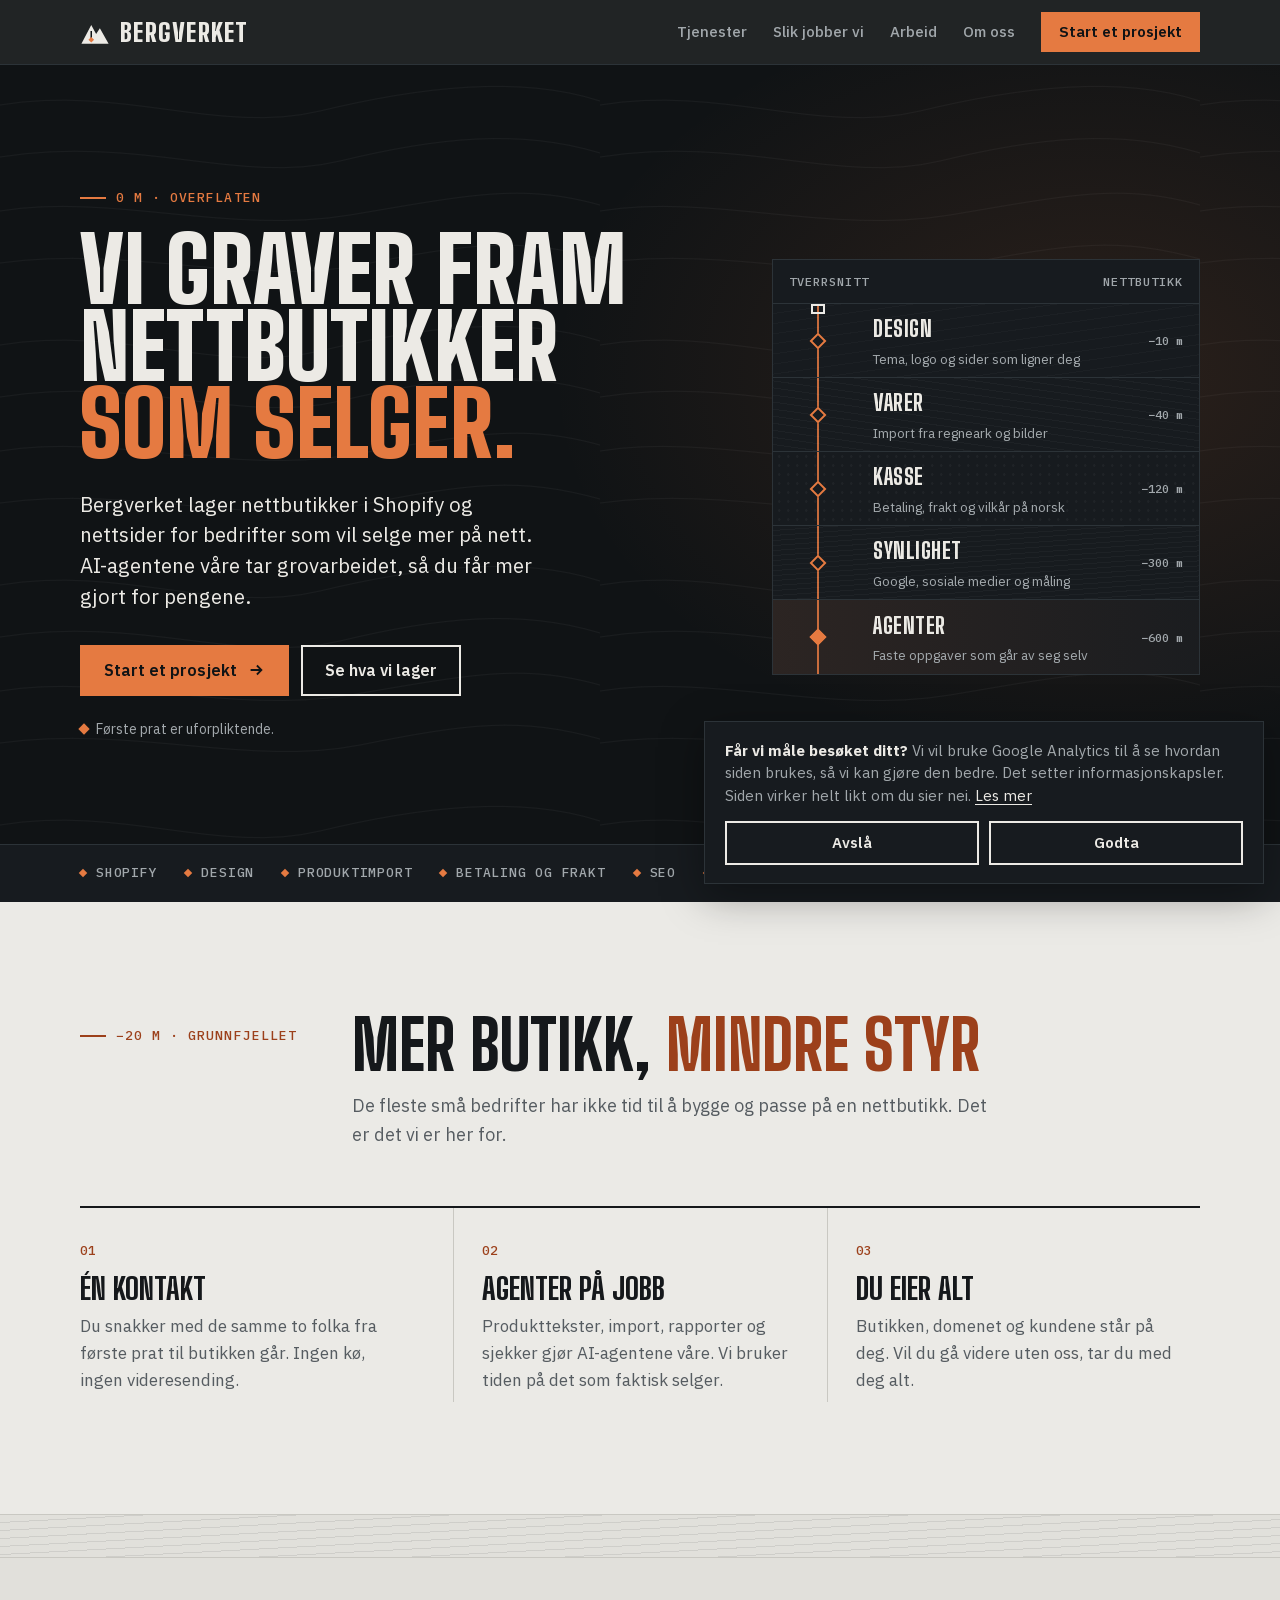
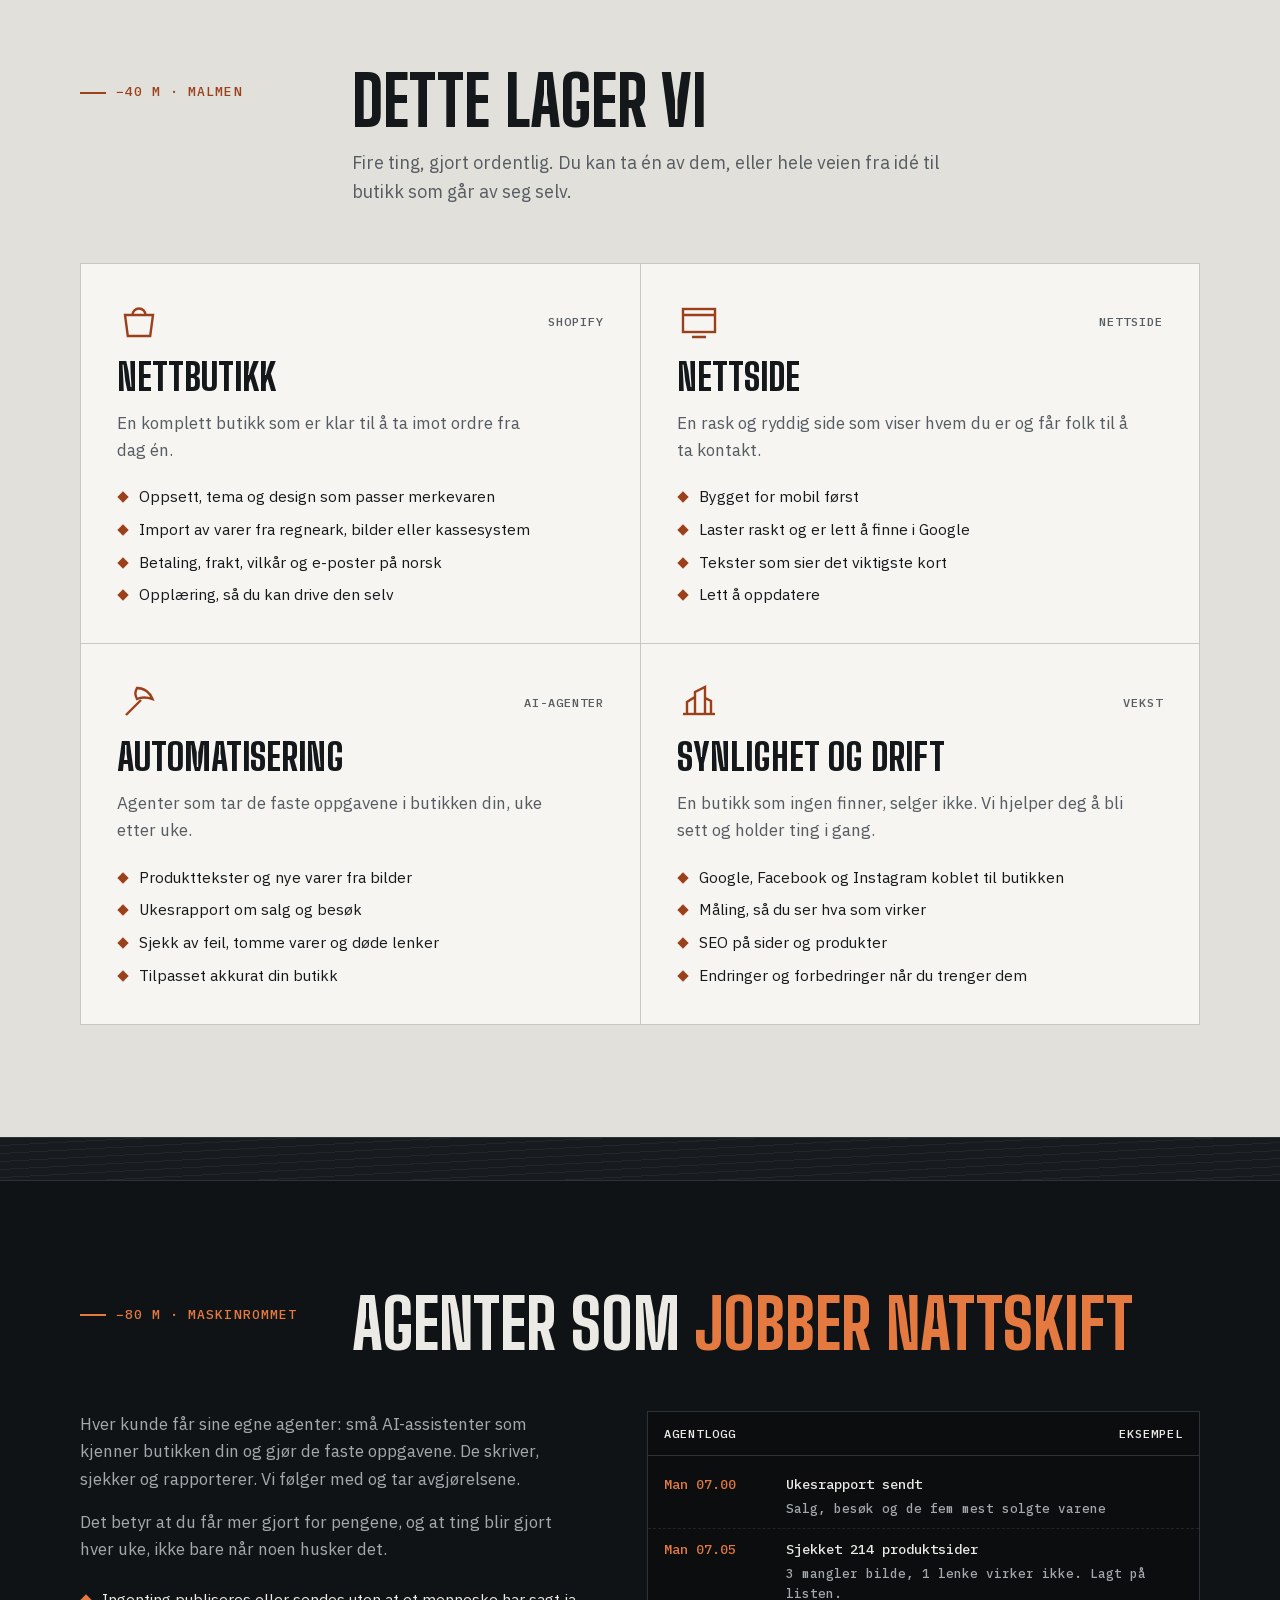
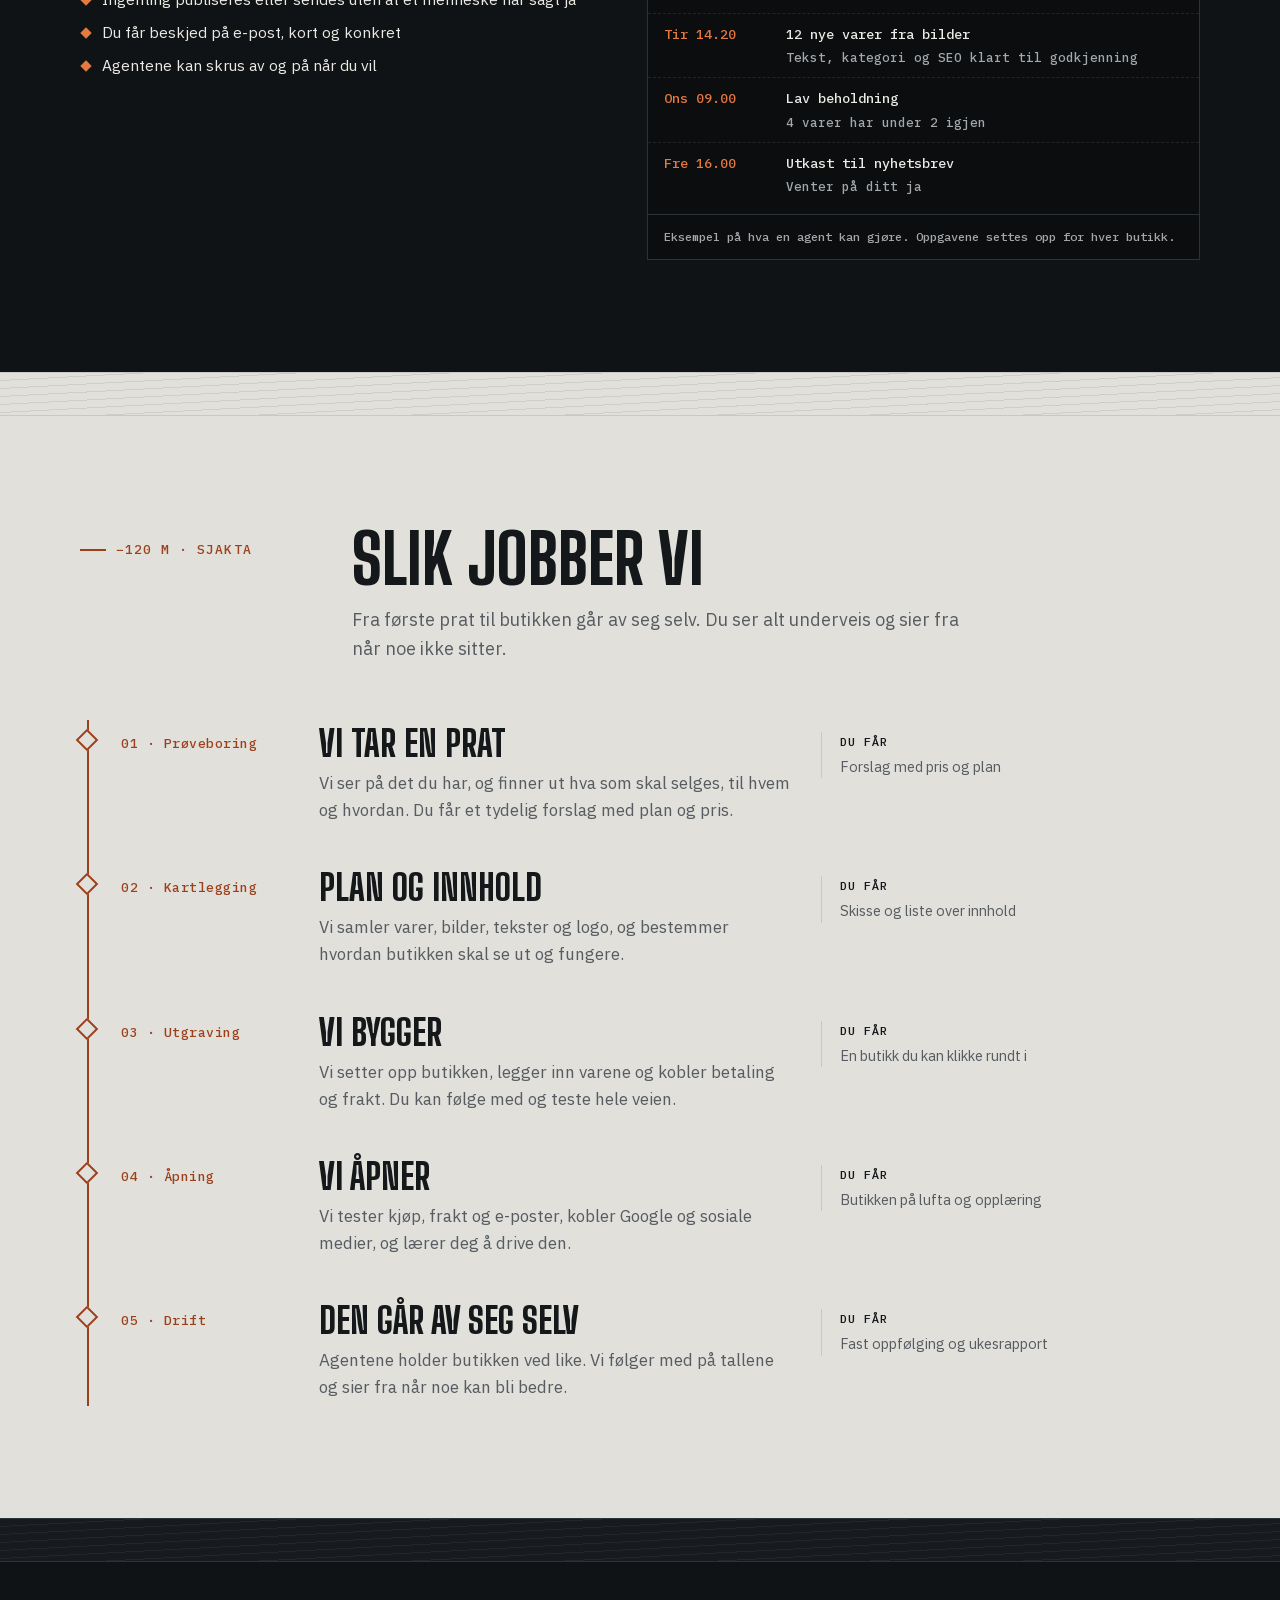
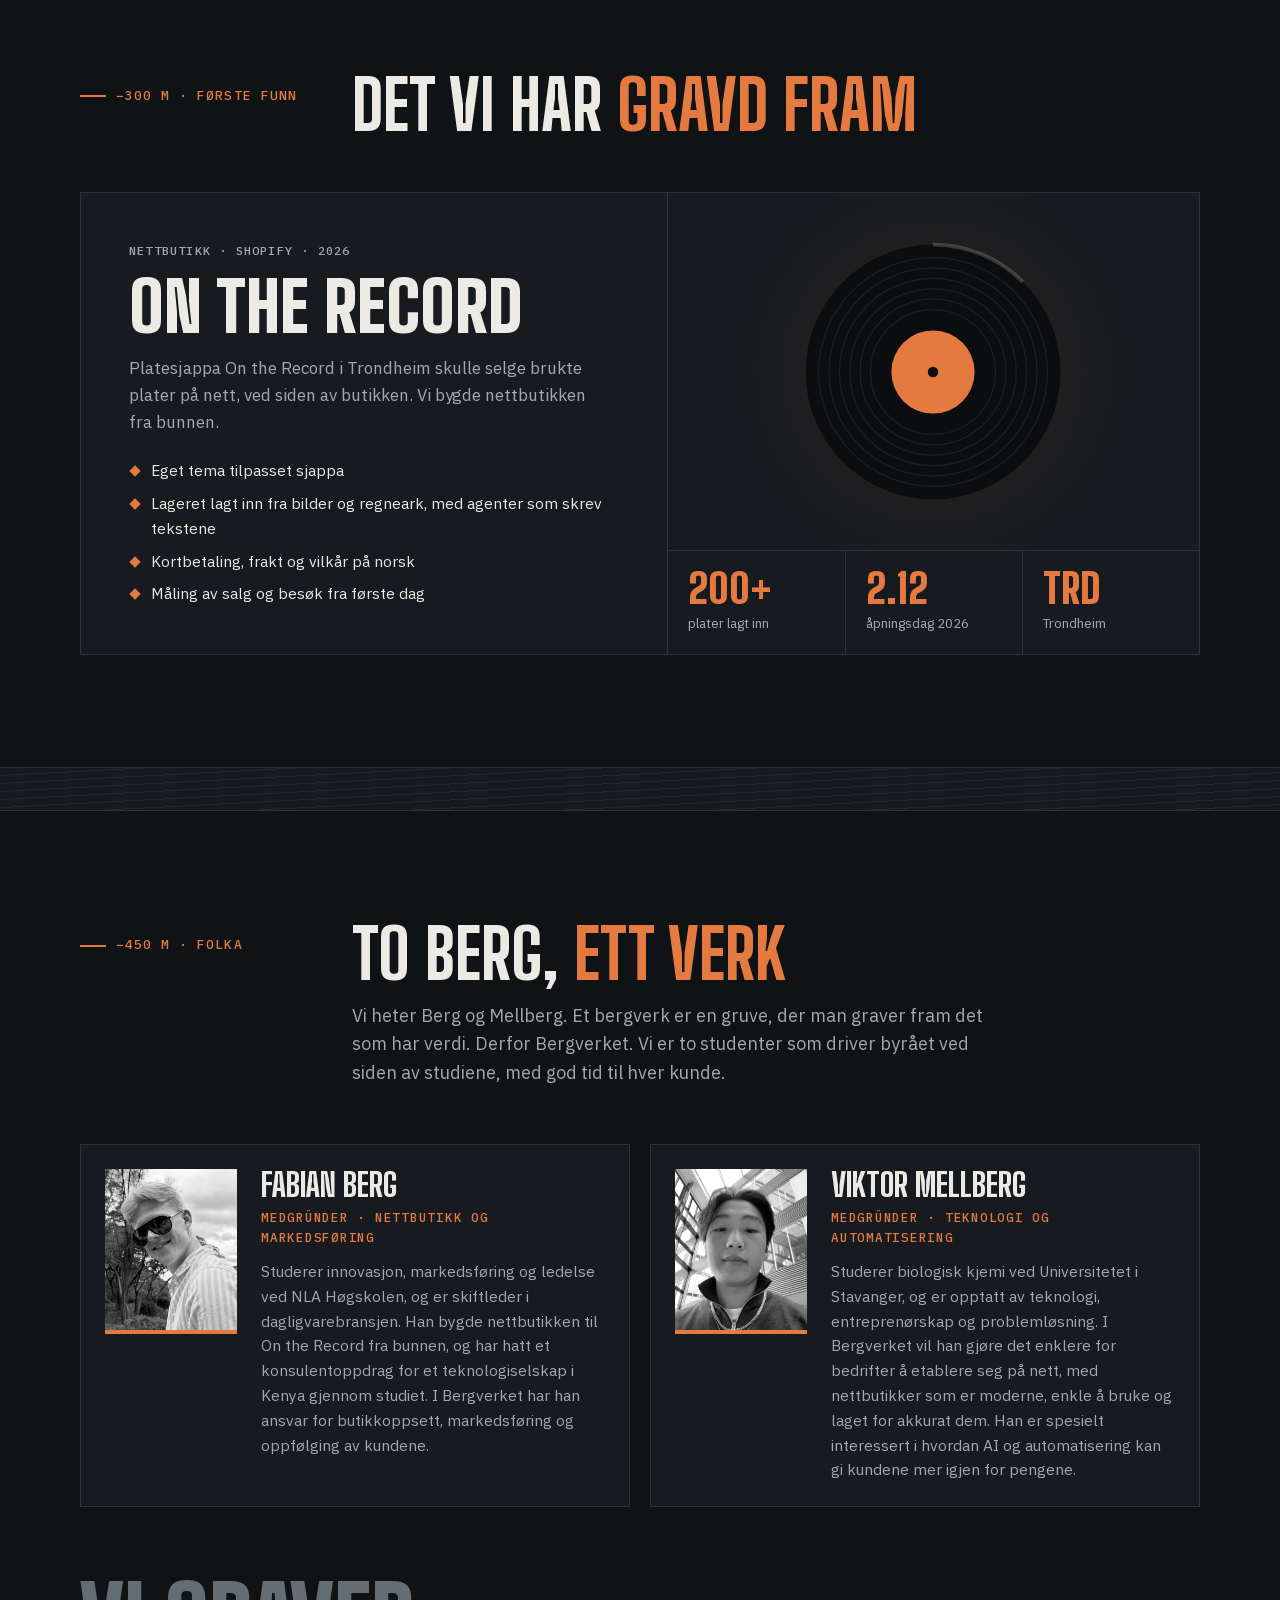
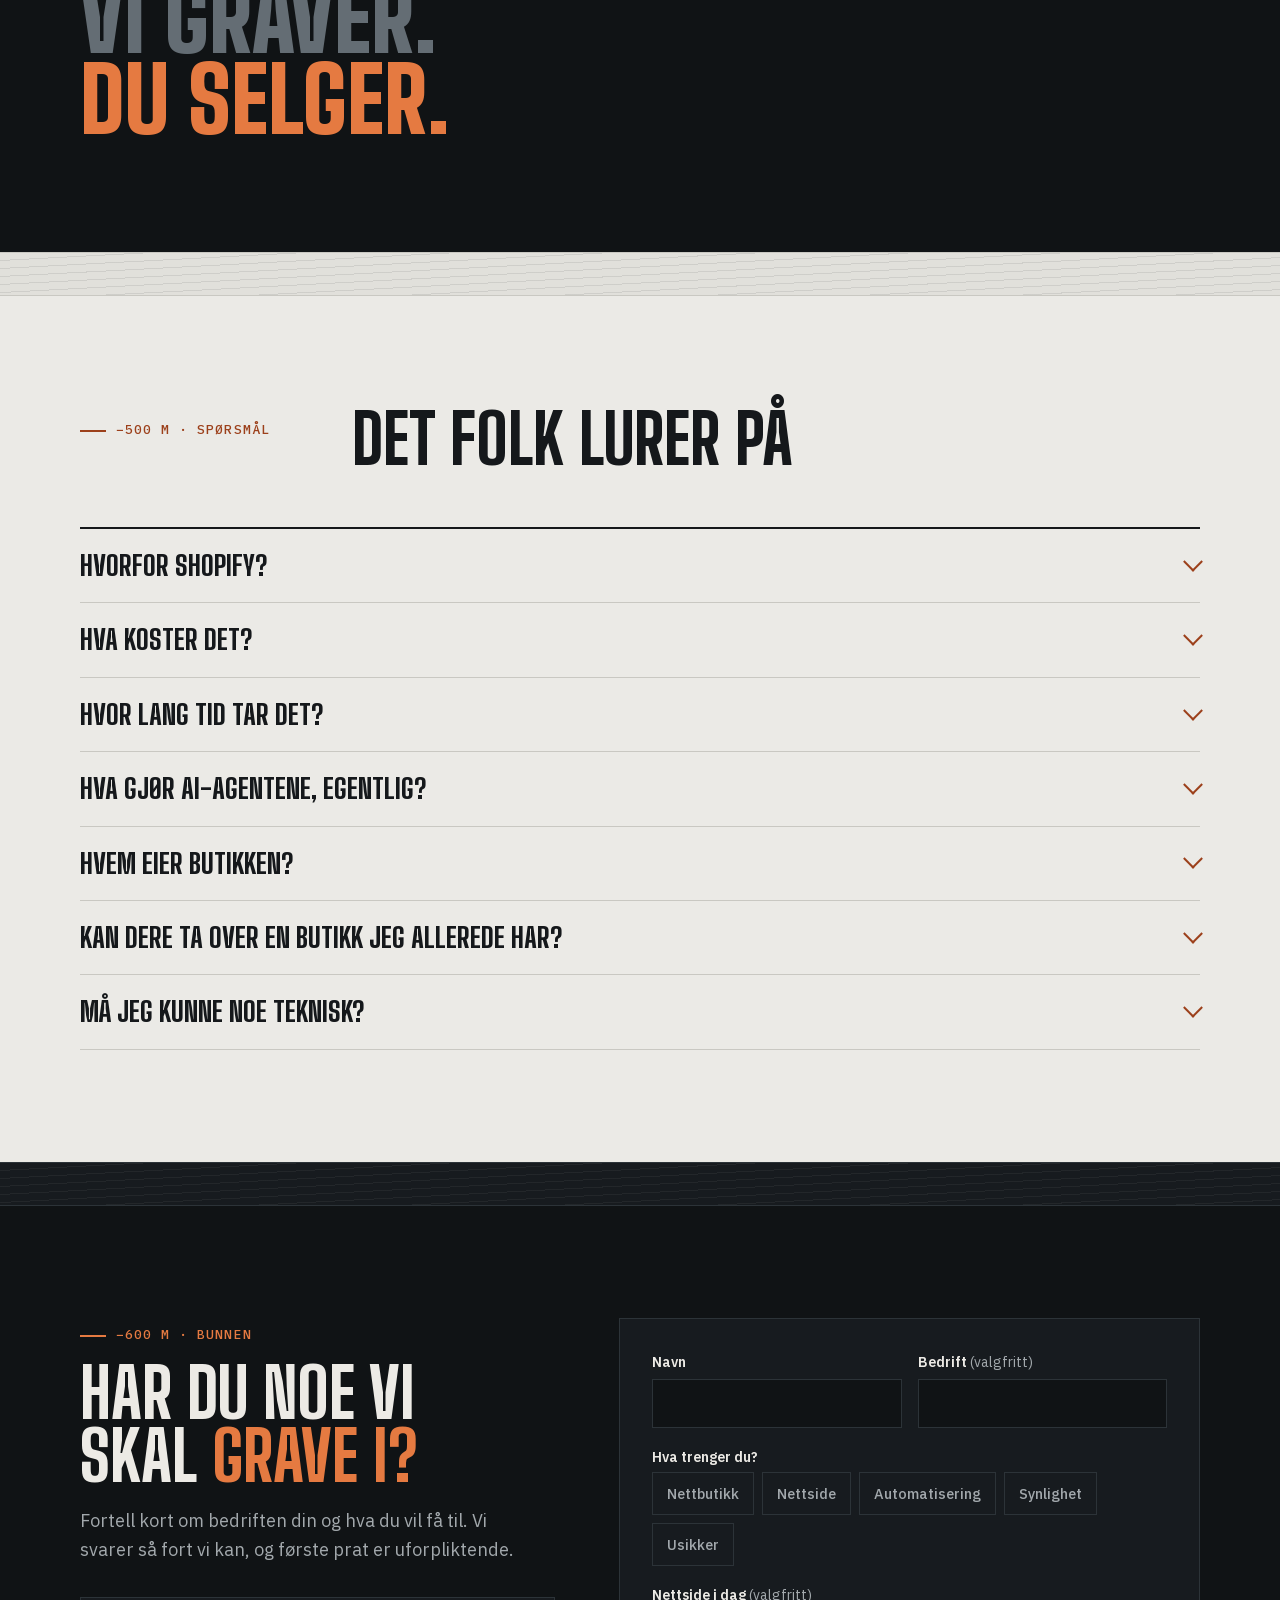
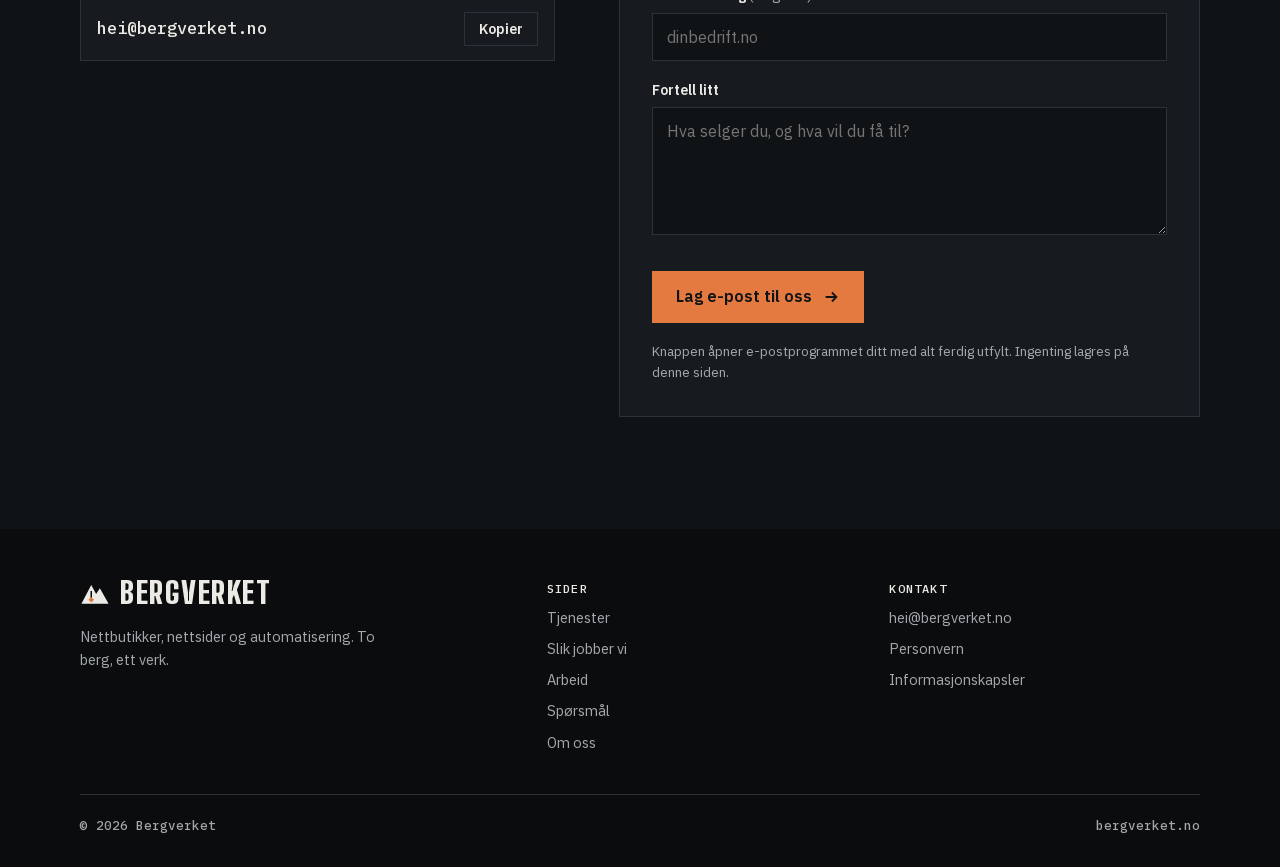
==== index.html @ ab323686 "Nettsiden: lettere å ta kontakt, mobil, FAQ og Google Analytics med samtykke (#2) * Bedre kontakt, m" ====
<!doctype html>
<html lang="nb">
<head>
<meta charset="utf-8">
<meta name="viewport" content="width=device-width, initial-scale=1, viewport-fit=cover">
<title>Bergverket · Nettbutikker og nettsider som selger</title>
<meta name="description" content="Bergverket lager nettbutikker i Shopify og nettsider for bedrifter som vil selge mer på nett. AI-agenter tar grovarbeidet, så du får mer gjort for pengene.">
<link rel="canonical" href="https://bergverket.no/">
<meta name="theme-color" content="#101315">
<meta name="color-scheme" content="light dark">
<meta property="og:type" content="website">
<meta property="og:locale" content="nb_NO">
<meta property="og:site_name" content="Bergverket">
<meta property="og:title" content="Bergverket · Vi graver fram nettbutikker som selger">
<meta property="og:description" content="Nettbutikker i Shopify, nettsider og AI-agenter som holder butikken i gang. To berg, ett verk.">
<meta property="og:url" content="https://bergverket.no/">
<meta property="og:image" content="https://bergverket.no/assets/og.jpg">
<meta property="og:image:width" content="1200">
<meta property="og:image:height" content="630">
<meta property="og:image:alt" content="Bergverket. Vi graver fram nettbutikker som selger.">
<meta name="twitter:card" content="summary_large_image">
<link rel="icon" href="favicon.svg" type="image/svg+xml">
<link rel="icon" href="favicon-32.png" sizes="32x32" type="image/png">
<link rel="apple-touch-icon" href="apple-touch-icon.png">
<link rel="manifest" href="site.webmanifest">
<link rel="preload" href="assets/fonts/big-shoulders.woff2" as="font" type="font/woff2" crossorigin>
<link rel="preload" href="assets/fonts/plex-sans.woff2" as="font" type="font/woff2" crossorigin>
<script>document.documentElement.className+=" js"</script>
<link rel="stylesheet" href="assets/site.css">
<script type="application/ld+json">
{
  "@context": "https://schema.org",
  "@type": "ProfessionalService",
  "name": "Bergverket",
  "url": "https://bergverket.no/",
  "logo": "https://bergverket.no/apple-touch-icon.png",
  "image": "https://bergverket.no/assets/og.jpg",
  "email": "hei@bergverket.no",
  "description": "Nettbutikker i Shopify, nettsider og automatisering med AI-agenter.",
  "areaServed": "NO",
  "founder": [
    { "@type": "Person", "name": "Fabian Berg" },
    { "@type": "Person", "name": "Viktor Mellberg" }
  ],
  "knowsAbout": ["Shopify", "Nettbutikk", "Nettside", "Søkemotoroptimalisering", "Automatisering", "AI-agenter"]
}
</script>
<script type="application/ld+json">
{
 "@context": "https://schema.org",
 "@type": "FAQPage",
 "mainEntity": [
  {
   "@type": "Question",
   "name": "Hvorfor Shopify?",
   "acceptedAnswer": {
    "@type": "Answer",
    "text": "Shopify tar seg av drift, sikkerhet og betaling, så du slipper å tenke på servere og oppdateringer. Det er enkelt å bruke selv, og det fungerer godt med norske betalings- og fraktløsninger."
   }
  },
  {
   "@type": "Question",
   "name": "Hva koster det?",
   "acceptedAnswer": {
    "@type": "Answer",
    "text": "Det kommer an på hva du trenger. Etter første prat får du et forslag med pris og plan, og vi starter ikke før du har sagt ja. Shopify, apper og domene betaler du selv, direkte til dem, så du ser hva alt koster."
   }
  },
  {
   "@type": "Question",
   "name": "Hvor lang tid tar det?",
   "acceptedAnswer": {
    "@type": "Answer",
    "text": "Det kommer an på hvor mange varer du har og hvor klart innholdet er. Du får en tidsplan sammen med tilbudet etter første prat."
   }
  },
  {
   "@type": "Question",
   "name": "Hva gjør AI-agentene, egentlig?",
   "acceptedAnswer": {
    "@type": "Answer",
    "text": "De gjør faste oppgaver som ellers tar mye tid: skriver produkttekster, legger inn varer, sjekker butikken for feil og lager rapporter. Et menneske ser over før noe blir publisert eller sendt."
   }
  },
  {
   "@type": "Question",
   "name": "Hvem eier butikken?",
   "acceptedAnswer": {
    "@type": "Answer",
    "text": "Du. Butikken, domenet og alle kontoer står i ditt navn. Vi får tilgang som medarbeidere, og du kan ta den fra oss når du vil."
   }
  },
  {
   "@type": "Question",
   "name": "Kan dere ta over en butikk jeg allerede har?",
   "acceptedAnswer": {
    "@type": "Answer",
    "text": "Ja. Vi kan forbedre en Shopify-butikk du har fra før, eller flytte varene dine over fra en annen løsning."
   }
  },
  {
   "@type": "Question",
   "name": "Må jeg kunne noe teknisk?",
   "acceptedAnswer": {
    "@type": "Answer",
    "text": "Nei. Du får opplæring i det du trenger for å drive butikken selv, og vi er der hvis noe er uklart."
   }
  }
 ]
}
</script>
</head>
<body>
<a class="skip" href="#innhold">Hopp til innholdet</a>

<header class="top">
  <div class="wrap">
    <a class="mark" href="#top" aria-label="Bergverket, til toppen">
      <svg viewBox="0 0 32 32" aria-hidden="true"><path d="M1.5 28.5 12 8.5l5.2 9.6 4-6.1 9.3 16.5Z" fill="currentColor"/><path d="M11.2 15h1.6v8.6h-1.6Z" fill="#101315"/><path d="m12 21.3 3 3-3 3-3-3Z" fill="#e57a41"/></svg>
      Bergverket
    </a>
    <a class="btn btn--ore top-cta" href="#kontakt">Kontakt</a>
    <button class="menu-btn" type="button" aria-expanded="false" aria-controls="meny"><span aria-hidden="true"></span>Meny</button>
    <nav class="nav" id="meny" aria-label="Hovedmeny">
      <a href="#tjenester">Tjenester</a>
      <a href="#slik">Slik jobber vi</a>
      <a href="#arbeid" data-needs="arbeid">Arbeid</a>
      <a href="#oss">Om oss</a>
      <a class="btn btn--ore" href="#kontakt">Start et prosjekt</a>
    </nav>
  </div>
</header>

<div class="gauge" aria-hidden="true">
  <span class="gauge__read" id="gaugeRead">0 m</span>
  <span class="gauge__rail" id="gaugeRail"></span>
  <span class="gauge__read" id="gaugeName">Overflaten</span>
</div>

<main id="innhold">

  <!-- 0 m · Overflaten -->
  <section class="hero dark" id="top" data-depth="0" data-name="Overflaten">
    <div class="wrap">
      <div>
        <div class="depth">0 m · Overflaten</div>
        <h1>Vi graver fram nett&shy;butikker <em>som selger.</em></h1>
        <p class="lead">Bergverket lager nettbutikker i Shopify og nettsider for bedrifter som vil selge mer på nett. AI-agentene våre tar grovarbeidet, så du får mer gjort for pengene.</p>
        <div class="ctas">
          <a class="btn btn--ore" href="#kontakt">Start et prosjekt
            <svg viewBox="0 0 20 20" fill="none" stroke="currentColor" stroke-width="2" aria-hidden="true"><path d="M4 10h11M11 5l5 5-5 5"/></svg></a>
          <a class="btn btn--ghost" href="#tjenester">Se hva vi lager</a>
        </div>
        <p class="note">Første prat er uforpliktende.</p>
      </div>

      <figure class="section-cut" aria-label="Tverrsnitt: det vi bygger, lag for lag">
        <figcaption class="section-cut__head"><span>Tverrsnitt</span><span>Nettbutikk</span></figcaption>
        <div class="cut-wrap">
        <ol class="cut">
          <li><b>Design<small>Tema, logo og sider som ligner deg</small></b><i>−10 m</i></li>
          <li><b>Varer<small>Import fra regneark og bilder</small></b><i>−40 m</i></li>
          <li><b>Kasse<small>Betaling, frakt og vilkår på norsk</small></b><i>−120 m</i></li>
          <li><b>Synlighet<small>Google, sosiale medier og måling</small></b><i>−300 m</i></li>
          <li><b>Agenter<small>Faste oppgaver som går av seg selv</small></b><i>−600 m</i></li>
        </ol>
        <span class="cage" aria-hidden="true"></span>
        </div>
      </figure>
    </div>
  </section>
  <div class="core dark" aria-label="Dette er med">
    <div class="wrap">
      <ul>
        <li>Shopify</li><li>Design</li><li>Produktimport</li><li>Betaling og frakt</li><li>SEO</li><li>Måling</li><li>Agenter</li><li>Drift</li>
      </ul>
    </div>
  </div>

  <!-- −20 m · Hvorfor -->
  <section class="layer light" id="hvorfor" data-depth="20" data-name="Grunnfjellet">
    <div class="wrap">
      <div class="layer-head">
        <div class="depth">−20 m · Grunnfjellet</div>
        <div>
          <h2>Mer butikk, <em>mindre styr</em></h2>
          <p>De fleste små bedrifter har ikke tid til å bygge og passe på en nettbutikk. Det er det vi er her for.</p>
        </div>
      </div>
      <div class="why reveal">
        <div>
          <span class="n">01</span>
          <h3>Én kontakt</h3>
          <p>Du snakker med de samme to folka fra første prat til butikken går. Ingen kø, ingen videresending.</p>
        </div>
        <div>
          <span class="n">02</span>
          <h3>Agenter på jobb</h3>
          <p>Produkttekster, import, rapporter og sjekker gjør AI-agentene våre. Vi bruker tiden på det som faktisk selger.</p>
        </div>
        <div>
          <span class="n">03</span>
          <h3>Du eier alt</h3>
          <p>Butikken, domenet og kundene står på deg. Vil du gå videre uten oss, tar du med deg alt.</p>
        </div>
      </div>
    </div>
  </section>

  <div class="strata" aria-hidden="true"></div>

  <!-- −40 m · Tjenester -->
  <section class="layer light-2" id="tjenester" data-depth="40" data-name="Malmen">
    <div class="wrap">
      <div class="layer-head">
        <div class="depth">−40 m · Malmen</div>
        <div>
          <h2>Dette lager vi</h2>
          <p>Fire ting, gjort ordentlig. Du kan ta én av dem, eller hele veien fra idé til butikk som går av seg selv.</p>
        </div>
      </div>
      <div class="services reveal">
        <article class="svc">
          <div class="svc__top">
            <svg class="ico" viewBox="0 0 44 44" fill="none" stroke="currentColor" stroke-width="2.4" aria-hidden="true"><path d="M8 15h28l-2.8 21H10.8Z"/><path d="M15.5 15a6.5 6.5 0 0 1 13 0"/></svg>
            <span class="tag">Shopify</span>
          </div>
          <h3>Nettbutikk</h3>
          <p>En komplett butikk som er klar til å ta imot ordre fra dag én.</p>
          <ul class="ticks">
            <li>Oppsett, tema og design som passer merkevaren</li>
            <li>Import av varer fra regneark, bilder eller kassesystem</li>
            <li>Betaling, frakt, vilkår og e-poster på norsk</li>
            <li>Opplæring, så du kan drive den selv</li>
          </ul>
        </article>
        <article class="svc">
          <div class="svc__top">
            <svg class="ico" viewBox="0 0 44 44" fill="none" stroke="currentColor" stroke-width="2.4" aria-hidden="true"><rect x="6" y="9" width="32" height="23"/><path d="M6 15h32M15 37h14"/></svg>
            <span class="tag">Nettside</span>
          </div>
          <h3>Nettside</h3>
          <p>En rask og ryddig side som viser hvem du er og får folk til å ta kontakt.</p>
          <ul class="ticks">
            <li>Bygget for mobil først</li>
            <li>Laster raskt og er lett å finne i Google</li>
            <li>Tekster som sier det viktigste kort</li>
            <li>Lett å oppdatere</li>
          </ul>
        </article>
        <article class="svc">
          <div class="svc__top">
            <svg class="ico" viewBox="0 0 44 44" fill="none" stroke="currentColor" stroke-width="2.4" aria-hidden="true"><path d="M9 35 24 20"/><path d="M20 8c7 0 13 4.5 15.5 11-6.5-2.2-11-2.2-15.5 0-2.2-4.4-2.2-6.6 0-11Z"/></svg>
            <span class="tag">AI-agenter</span>
          </div>
          <h3>Automatisering</h3>
          <p>Agenter som tar de faste oppgavene i butikken din, uke etter uke.</p>
          <ul class="ticks">
            <li>Produkttekster og nye varer fra bilder</li>
            <li>Ukesrapport om salg og besøk</li>
            <li>Sjekk av feil, tomme varer og døde lenker</li>
            <li>Tilpasset akkurat din butikk</li>
          </ul>
        </article>
        <article class="svc">
          <div class="svc__top">
            <svg class="ico" viewBox="0 0 44 44" fill="none" stroke="currentColor" stroke-width="2.4" aria-hidden="true"><path d="M6 34h32"/><path d="M10 34V22l8-5v17M18 34V12l10-5v27M28 34V18l6 3v13"/></svg>
            <span class="tag">Vekst</span>
          </div>
          <h3>Synlighet og drift</h3>
          <p>En butikk som ingen finner, selger ikke. Vi hjelper deg å bli sett og holder ting i gang.</p>
          <ul class="ticks">
            <li>Google, Facebook og Instagram koblet til butikken</li>
            <li>Måling, så du ser hva som virker</li>
            <li>SEO på sider og produkter</li>
            <li>Endringer og forbedringer når du trenger dem</li>
          </ul>
        </article>
      </div>
    </div>
  </section>

  <div class="strata strata--rock" aria-hidden="true"></div>

  <!-- −80 m · Agentene -->
  <section class="layer dark" id="agenter" data-depth="80" data-name="Maskinrommet">
    <div class="wrap">
      <div class="layer-head">
        <div class="depth">−80 m · Maskinrommet</div>
        <div>
          <h2>Agenter som <em>jobber nattskift</em></h2>
        </div>
      </div>
      <div class="agents">
        <div class="copy reveal">
          <p>Hver kunde får sine egne agenter: små AI-assistenter som kjenner butikken din og gjør de faste oppgavene. De skriver, sjekker og rapporterer. Vi følger med og tar avgjørelsene.</p>
          <p>Det betyr at du får mer gjort for pengene, og at ting blir gjort hver uke, ikke bare når noen husker det.</p>
          <ul class="ticks">
            <li>Ingenting publiseres eller sendes uten at et menneske har sagt ja</li>
            <li>Du får beskjed på e-post, kort og konkret</li>
            <li>Agentene kan skrus av og på når du vil</li>
          </ul>
        </div>
        <div class="log reveal" role="group" aria-label="Eksempel på en uke med agenter">
          <div class="log__bar"><span>Agentlogg</span><span>Eksempel</span></div>
          <ol>
            <li><time>Man 07.00</time><span>Ukesrapport sendt<em>Salg, besøk og de fem mest solgte varene</em></span></li>
            <li><time>Man 07.05</time><span>Sjekket 214 produktsider<em>3 mangler bilde, 1 lenke virker ikke. Lagt på listen.</em></span></li>
            <li><time>Tir 14.20</time><span>12 nye varer fra bilder<em>Tekst, kategori og SEO klart til godkjenning</em></span></li>
            <li><time>Ons 09.00</time><span>Lav beholdning<em>4 varer har under 2 igjen</em></span></li>
            <li><time>Fre 16.00</time><span>Utkast til nyhetsbrev<em>Venter på ditt ja</em></span></li>
          </ol>
          <div class="log__foot">Eksempel på hva en agent kan gjøre. Oppgavene settes opp for hver butikk.</div>
        </div>
      </div>
    </div>
  </section>

  <div class="strata" aria-hidden="true"></div>

  <!-- −120 m · Prosess -->
  <section class="layer light-2" id="slik" data-depth="120" data-name="Sjakta">
    <div class="wrap">
      <div class="layer-head">
        <div class="depth">−120 m · Sjakta</div>
        <div>
          <h2>Slik jobber vi</h2>
          <p>Fra første prat til butikken går av seg selv. Du ser alt underveis og sier fra når noe ikke sitter.</p>
        </div>
      </div>
      <ol class="shaft reveal">
        <li class="step">
          <div class="m">01 · Prøveboring</div>
          <div><h3>Vi tar en prat</h3><p>Vi ser på det du har, og finner ut hva som skal selges, til hvem og hvordan. Du får et tydelig forslag med plan og pris.</p></div>
          <div class="out"><b>Du får</b>Forslag med pris og plan</div>
        </li>
        <li class="step">
          <div class="m">02 · Kartlegging</div>
          <div><h3>Plan og innhold</h3><p>Vi samler varer, bilder, tekster og logo, og bestemmer hvordan butikken skal se ut og fungere.</p></div>
          <div class="out"><b>Du får</b>Skisse og liste over innhold</div>
        </li>
        <li class="step">
          <div class="m">03 · Utgraving</div>
          <div><h3>Vi bygger</h3><p>Vi setter opp butikken, legger inn varene og kobler betaling og frakt. Du kan følge med og teste hele veien.</p></div>
          <div class="out"><b>Du får</b>En butikk du kan klikke rundt i</div>
        </li>
        <li class="step">
          <div class="m">04 · Åpning</div>
          <div><h3>Vi åpner</h3><p>Vi tester kjøp, frakt og e-poster, kobler Google og sosiale medier, og lærer deg å drive den.</p></div>
          <div class="out"><b>Du får</b>Butikken på lufta og opplæring</div>
        </li>
        <li class="step">
          <div class="m">05 · Drift</div>
          <div><h3>Den går av seg selv</h3><p>Agentene holder butikken ved like. Vi følger med på tallene og sier fra når noe kan bli bedre.</p></div>
          <div class="out"><b>Du får</b>Fast oppfølging og ukesrapport</div>
        </li>
      </ol>
    </div>
  </section>

  <!-- CASE: On the Record. Trond sa ja 25.11.2026.
       Fjern alt fra CASE-START til CASE-SLUTT for å ta den bort. Menylenken «Arbeid» skjules da av seg selv. -->
  <!-- CASE-START -->
  <div class="strata strata--rock" aria-hidden="true"></div>
  <section class="layer dark" id="arbeid" data-depth="300" data-name="Første funn">
    <div class="wrap">
      <div class="layer-head">
        <div class="depth">−300 m · Første funn</div>
        <div>
          <h2>Det vi har <em>gravd fram</em></h2>
        </div>
      </div>
      <article class="case reveal">
        <div class="case__body">
          <span class="tag">Nettbutikk · Shopify · 2026</span>
          <h3>On the Record</h3>
          <p>Platesjappa On the Record i Trondheim skulle selge brukte plater på nett, ved siden av butikken. Vi bygde nettbutikken fra bunnen.</p>
          <ul class="ticks">
            <li>Eget tema tilpasset sjappa</li>
            <li>Lageret lagt inn fra bilder og regneark, med agenter som skrev tekstene</li>
            <li>Kortbetaling, frakt og vilkår på norsk</li>
            <li>Måling av salg og besøk fra første dag</li>
          </ul>
        </div>
        <div class="case__side">
          <div class="record" aria-hidden="true">
            <svg viewBox="0 0 200 200"><circle cx="100" cy="100" r="98" fill="#0b0d0f"/><g fill="none" stroke="#ffffff" stroke-opacity=".07"><circle cx="100" cy="100" r="88"/><circle cx="100" cy="100" r="80"/><circle cx="100" cy="100" r="72"/><circle cx="100" cy="100" r="64"/><circle cx="100" cy="100" r="56"/><circle cx="100" cy="100" r="48"/></g><path d="M100 2a98 98 0 0 1 69 28.6" stroke="#ffffff" stroke-opacity=".18" stroke-width="3" fill="none"/><circle cx="100" cy="100" r="32" fill="#e57a41"/><circle cx="100" cy="100" r="4" fill="#0b0d0f"/></svg>
          </div>
          <div class="facts">
            <div class="fact"><b>200+</b><span>plater lagt inn</span></div>
            <div class="fact"><b>2.12</b><span>åpningsdag 2026</span></div>
            <div class="fact"><b>TRD</b><span>Trondheim</span></div>
          </div>
        </div>
      </article>
    </div>
  </section>
  <!-- CASE-SLUTT -->

  <div class="strata strata--rock" aria-hidden="true"></div>

  <!-- −450 m · Folka -->
  <section class="layer dark" id="oss" data-depth="450" data-name="Folka">
    <div class="wrap">
      <div class="layer-head">
        <div class="depth">−450 m · Folka</div>
        <div>
          <h2>To berg, <em>ett verk</em></h2>
          <p>Vi heter Berg og Mellberg. Et bergverk er en gruve, der man graver fram det som har verdi. Derfor Bergverket. Vi er to studenter som driver byrået ved siden av studiene, med god tid til hver kunde.</p>
        </div>
      </div>
      <div class="duo reveal">
        <article class="person">
          <div class="portrait"><img src="assets/fabian.jpg" alt="Fabian Berg" width="480" height="600" loading="lazy" decoding="async"></div>
          <div>
            <h3>Fabian Berg</h3>
            <div class="role">Medgründer · Nettbutikk og markedsføring</div>
            <p>Studerer innovasjon, markedsføring og ledelse ved NLA Høgskolen, og er skiftleder i dagligvarebransjen. Han bygde nettbutikken til On the Record fra bunnen, og har hatt et konsulentoppdrag for et teknologiselskap i Kenya gjennom studiet. I Bergverket har han ansvar for butikkoppsett, markedsføring og oppfølging av kundene.</p>
          </div>
        </article>
        <article class="person">
          <div class="portrait"><img src="assets/viktor.jpg" alt="Viktor Mellberg" width="480" height="600" loading="lazy" decoding="async"></div>
          <div>
            <h3>Viktor Mellberg</h3>
            <div class="role">Medgründer · Teknologi og automatisering</div>
            <p>Studerer biologisk kjemi ved Universitetet i Stavanger, og er opptatt av teknologi, entreprenørskap og problemløsning. I Bergverket vil han gjøre det enklere for bedrifter å etablere seg på nett, med nettbutikker som er moderne, enkle å bruke og laget for akkurat dem. Han er spesielt interessert i hvordan AI og automatisering kan gi kundene mer igjen for pengene.</p>
          </div>
        </article>
      </div>
      <p class="motto" aria-hidden="true">Vi graver.<br><em>Du selger.</em></p>
    </div>
  </section>

  <div class="strata" aria-hidden="true"></div>

  <!-- −500 m · Spørsmål -->
  <section class="layer light" id="sporsmal" data-depth="500" data-name="Spørsmål">
    <div class="wrap">
      <div class="layer-head">
        <div class="depth">−500 m · Spørsmål</div>
        <div><h2>Det folk lurer på</h2></div>
      </div>
      <div class="faq reveal">
        <details>
          <summary>Hvorfor Shopify?</summary>
          <div class="a"><p>Shopify tar seg av drift, sikkerhet og betaling, så du slipper å tenke på servere og oppdateringer. Det er enkelt å bruke selv, og det fungerer godt med norske betalings- og fraktløsninger.</p></div>
        </details>
        <details>
          <summary>Hva koster det?</summary>
          <div class="a"><p>Det kommer an på hva du trenger. Etter første prat får du et forslag med pris og plan, og vi starter ikke før du har sagt ja. Shopify, apper og domene betaler du selv, direkte til dem, så du ser hva alt koster.</p></div>
        </details>
        <details>
          <summary>Hvor lang tid tar det?</summary>
          <div class="a"><p>Det kommer an på hvor mange varer du har og hvor klart innholdet er. Du får en tidsplan sammen med tilbudet etter første prat.</p></div>
        </details>
        <details>
          <summary>Hva gjør AI-agentene, egentlig?</summary>
          <div class="a"><p>De gjør faste oppgaver som ellers tar mye tid: skriver produkttekster, legger inn varer, sjekker butikken for feil og lager rapporter. Et menneske ser over før noe blir publisert eller sendt.</p></div>
        </details>
        <details>
          <summary>Hvem eier butikken?</summary>
          <div class="a"><p>Du. Butikken, domenet og alle kontoer står i ditt navn. Vi får tilgang som medarbeidere, og du kan ta den fra oss når du vil.</p></div>
        </details>
        <details>
          <summary>Kan dere ta over en butikk jeg allerede har?</summary>
          <div class="a"><p>Ja. Vi kan forbedre en Shopify-butikk du har fra før, eller flytte varene dine over fra en annen løsning.</p></div>
        </details>
        <details>
          <summary>Må jeg kunne noe teknisk?</summary>
          <div class="a"><p>Nei. Du får opplæring i det du trenger for å drive butikken selv, og vi er der hvis noe er uklart.</p></div>
        </details>
      </div>
    </div>
  </section>

  <div class="strata strata--rock" aria-hidden="true"></div>

  <!-- −600 m · Kontakt -->
  <section class="layer dark" id="kontakt" data-depth="600" data-name="Bunnen">
    <div class="wrap">
      <div class="contact">
        <div>
          <div class="depth">−600 m · Bunnen</div>
          <h2>Har du noe vi skal <em>grave i?</em></h2>
          <p class="intro">Fortell kort om bedriften din og hva du vil få til. Vi svarer så fort vi kan, og første prat er uforpliktende.</p>
          <div class="direct">
            <div class="mailbox">
              <a href="mailto:hei@bergverket.no" id="mail">hei@bergverket.no</a>
              <button class="copy-btn" id="copyBtn" type="button">Kopier</button>
            </div>
            <p class="status" id="copyMsg" aria-live="polite"></p>
          </div>
        </div>

        <form class="form" id="brief" novalidate>
          <div class="row">
            <div class="field">
              <label for="f-navn">Navn</label>
              <input id="f-navn" name="navn" autocomplete="name" required>
            </div>
            <div class="field">
              <label for="f-firma">Bedrift <span class="hint">(valgfritt)</span></label>
              <input id="f-firma" name="firma" autocomplete="organization">
            </div>
          </div>
          <fieldset class="field">
            <legend>Hva trenger du?</legend>
            <div class="chips">
              <label class="chip"><input type="checkbox" name="hva" value="Nettbutikk"><span>Nettbutikk</span></label>
              <label class="chip"><input type="checkbox" name="hva" value="Nettside"><span>Nettside</span></label>
              <label class="chip"><input type="checkbox" name="hva" value="Automatisering"><span>Automatisering</span></label>
              <label class="chip"><input type="checkbox" name="hva" value="Synlighet"><span>Synlighet</span></label>
              <label class="chip"><input type="checkbox" name="hva" value="Usikker"><span>Usikker</span></label>
            </div>
          </fieldset>
          <div class="field">
            <label for="f-side">Nettside i dag <span class="hint">(valgfritt)</span></label>
            <input id="f-side" name="side" inputmode="url" placeholder="dinbedrift.no">
          </div>
          <div class="field">
            <label for="f-om">Fortell litt</label>
            <textarea id="f-om" name="om" required placeholder="Hva selger du, og hva vil du få til?"></textarea>
          </div>
          <p class="err" id="formErr" role="alert"></p>
          <button class="btn btn--ore" type="submit">Lag e-post til oss
            <svg viewBox="0 0 20 20" fill="none" stroke="currentColor" stroke-width="2" aria-hidden="true"><path d="M4 10h11M11 5l5 5-5 5"/></svg></button>
          <p class="fine">Knappen åpner e-postprogrammet ditt med alt ferdig utfylt. Ingenting lagres på denne siden.</p>
          <div class="sent" id="sent" hidden tabindex="-1">
            <p><b>Åpnet ikke e-posten seg?</b> Send den fra Gmail, eller kopier teksten og send den til hei@bergverket.no.</p>
            <div class="sent__btns">
              <a class="btn btn--ghost" id="gmailLink" href="#" target="_blank" rel="noopener">Åpne i Gmail</a>
              <button class="btn btn--ghost" id="copyBrief" type="button">Kopier teksten</button>
            </div>
            <p class="status" id="sentMsg" aria-live="polite"></p>
          </div>
        </form>
      </div>
    </div>
  </section>
</main>

<footer class="foot">
  <div class="wrap">
    <div class="grid">
      <div>
        <a class="mark" href="#top">
          <svg viewBox="0 0 32 32" aria-hidden="true"><path d="M1.5 28.5 12 8.5l5.2 9.6 4-6.1 9.3 16.5Z" fill="currentColor"/><path d="M11.2 15h1.6v8.6h-1.6Z" fill="#0a0c0e"/><path d="m12 21.3 3 3-3 3-3-3Z" fill="#e57a41"/></svg>
          Bergverket
        </a>
        <p>Nettbutikker, nettsider og automatisering. To berg, ett verk.</p>
      </div>
      <div>
        <h2 class="foot-h">Sider</h2>
        <ul>
          <li><a href="#tjenester">Tjenester</a></li>
          <li><a href="#slik">Slik jobber vi</a></li>
          <li><a href="#arbeid" data-needs="arbeid">Arbeid</a></li>
          <li><a href="#sporsmal">Spørsmål</a></li>
          <li><a href="#oss">Om oss</a></li>
        </ul>
      </div>
      <div>
        <h2 class="foot-h">Kontakt</h2>
        <ul>
          <li><a href="mailto:hei@bergverket.no">hei@bergverket.no</a></li>
          <li><a href="personvern.html">Personvern</a></li>
          <li><button type="button" class="linkbtn" data-samtykke>Informasjonskapsler</button></li>
        </ul>
      </div>
    </div>
    <div class="base">
      <span>© 2026 Bergverket</span>
      <span>bergverket.no</span>
    </div>
  </div>
</footer>

<script src="assets/site.js" defer></script>
<script src="assets/samtykke.js" defer></script>
</body>
</html>
---- assets/site.css ----
/* Bergverket – felles stil
   Konsept: en sjakt ned gjennom fjellet. Hver seksjon er et lag, merket med dybde.
   Lyse lag = granitt i dagen. Mørke lag = inne i fjellet. Kobber = malmen (aksent). */

@font-face { font-family: "Big Shoulders Display"; src: url(fonts/big-shoulders.woff2) format("woff2"); font-weight: 100 900; font-display: swap; }
@font-face { font-family: "IBM Plex Sans"; src: url(fonts/plex-sans.woff2) format("woff2"); font-weight: 100 700; font-display: swap; }
@font-face { font-family: "IBM Plex Mono"; src: url(fonts/plex-mono-500.woff2) format("woff2"); font-weight: 500; font-display: swap; }

*, *::before, *::after { box-sizing: border-box; }
html { -webkit-text-size-adjust: 100%; scroll-behavior: smooth; scroll-padding-top: 84px; }
@media (prefers-reduced-motion: reduce) { html { scroll-behavior: auto; } }
body { margin: 0; }
img, svg { max-width: 100%; }
[hidden] { display: none !important; }

:root {
  --bg: #ebeae6;        /* granitt i dagen */
  --bg-2: #e1e0db;      /* neste lag */
  --card: #f6f5f2;
  --ink: #15181b;
  --muted: #565c61;
  --line: #c9c8c2;
  --ore: #9c401b;       /* kobber, mørk nok for tekst på lys bunn */
  --ore-ink: #ffffff;

  --rock: #101315;      /* inne i fjellet */
  --rock-2: #171b1f;
  --rock-3: #1f2428;
  --rock-line: #2c3338;
  --rock-ink: #eceae5;
  --rock-muted: #a2a8ac;
  --ore-hot: #e57a41;   /* kobber som gløder i mørket */

  --display: "Big Shoulders Display", "Arial Narrow", "Helvetica Neue", Arial, sans-serif;
  --body: "IBM Plex Sans", "Helvetica Neue", Arial, sans-serif;
  --mono: "IBM Plex Mono", ui-monospace, Menlo, Consolas, monospace;
  --gutter: max(20px, env(safe-area-inset-left, 0px));
  color-scheme: light;
}
@media (prefers-color-scheme: dark) {
  :root:not([data-theme="light"]) {
    --bg: #14181b; --bg-2: #0f1214; --card: #1b2024; --ink: #eceae5; --muted: #a2a8ac;
    --line: #2c3338; --ore: #e57a41; --ore-ink: #101315; color-scheme: dark;
  }
}
:root[data-theme="dark"] {
  --bg: #14181b; --bg-2: #0f1214; --card: #1b2024; --ink: #eceae5; --muted: #a2a8ac;
  --line: #2c3338; --ore: #e57a41; --ore-ink: #101315; color-scheme: dark;
}

body { background: var(--bg); color: var(--ink); font-family: var(--body); font-size: 17px; line-height: 1.6; font-feature-settings: "ss01"; }
a { color: inherit; text-underline-offset: 3px; }
:focus-visible { outline: 2px solid var(--ore); outline-offset: 3px; }
.dark :focus-visible { outline-color: var(--ore-hot); }
::selection { background: var(--ore); color: var(--ore-ink); }

.wrap { max-width: 1160px; margin: 0 auto; padding-left: var(--gutter); padding-right: max(20px, env(safe-area-inset-right, 0px)); }
.skip { position: absolute; left: 12px; top: -60px; z-index: 50; background: var(--ink); color: var(--bg); padding: 10px 14px; font-weight: 600; }
.skip:focus { top: 12px; }
.sr { position: absolute !important; width: 1px; height: 1px; overflow: hidden; clip: rect(0 0 0 0); white-space: nowrap; }


/* ---------- Toppen ---------- */
.top { position: sticky; top: 0; z-index: 20; background: color-mix(in srgb, var(--rock) 92%, transparent); color: var(--rock-ink); backdrop-filter: blur(10px); -webkit-backdrop-filter: blur(10px); border-bottom: 1px solid var(--rock-line); padding-top: env(safe-area-inset-top, 0px); }
.top .wrap { display: flex; align-items: center; justify-content: space-between; gap: 20px; min-height: 64px; }
.mark { display: inline-flex; align-items: center; gap: 10px; text-decoration: none; font-family: var(--display); font-weight: 900; font-size: 25px; letter-spacing: .05em; text-transform: uppercase; line-height: 1; }
.mark svg { width: 30px; height: 30px; flex: none; }
.nav { display: flex; align-items: center; gap: 26px; font-size: 15px; font-weight: 500; }
.nav a { text-decoration: none; color: var(--rock-muted); padding-block: 6px; }
.nav a:hover, .nav a[aria-current="true"] { color: var(--rock-ink); }
.nav a[aria-current="true"] { box-shadow: inset 0 -2px 0 var(--ore-hot); }
.nav .btn { color: var(--rock); padding: 9px 16px; font-size: 15px; box-shadow: none; }
.menu-btn { display: none; background: none; border: 1px solid var(--rock-line); color: var(--rock-ink); font: 600 15px/1 var(--body); padding: 10px 14px; cursor: pointer; align-items: center; gap: 8px; }
.menu-btn span { display: block; width: 16px; height: 2px; background: currentColor; box-shadow: 0 -5px 0 currentColor, 0 5px 0 currentColor; }
.menu-btn[aria-expanded="true"] span { box-shadow: none; transform: rotate(45deg); }
.menu-btn[aria-expanded="true"] span::after { content: ""; display: block; width: 16px; height: 2px; background: currentColor; transform: rotate(-90deg); }

/* ---------- Knapper ---------- */
.btn { display: inline-flex; align-items: center; justify-content: center; gap: 10px; padding: 14px 22px; font: 600 16px/1.2 var(--body); text-decoration: none; border: 2px solid transparent; cursor: pointer; transition: transform .15s ease, background-color .15s ease, color .15s ease; }
.btn svg { width: 18px; height: 18px; flex: none; }
.btn--ore { background: var(--ore-hot); color: var(--rock); border-color: var(--ore-hot); }
.btn--ore:hover { background: #f08d58; border-color: #f08d58; }
.btn--ghost { border-color: currentColor; color: inherit; background: transparent; }
.btn--ghost:hover { background: var(--rock-ink); color: var(--rock); border-color: var(--rock-ink); }
.light .btn--ghost:hover { background: var(--ink); color: var(--bg); border-color: var(--ink); }
.btn:active { transform: translateY(1px); }

/* ---------- Typografi ---------- */
.depth { font-family: var(--mono); font-weight: 500; font-size: 13px; letter-spacing: .08em; text-transform: uppercase; color: var(--ore); display: inline-flex; align-items: center; gap: 10px; font-variant-numeric: tabular-nums; }
.depth::before { content: ""; width: 26px; height: 2px; background: currentColor; }
.dark .depth { color: var(--ore-hot); }
h1, h2, h3 { font-family: var(--display); text-transform: uppercase; margin: 0; text-wrap: balance; }
h1 { font-weight: 900; font-size: clamp(52px, 7vw, 108px); line-height: .86; letter-spacing: .002em; }
h2 { font-weight: 800; font-size: clamp(40px, 5.6vw, 68px); line-height: .92; }
h3 { font-weight: 800; font-size: 28px; line-height: 1; }
h1 em, h2 em { font-style: normal; color: var(--ore); }
.dark h1 em, .dark h2 em { color: var(--ore-hot); }
.lead { font-size: clamp(18px, 1.6vw, 21px); line-height: 1.5; max-width: 38ch; margin: 0; }
p { text-wrap: pretty; }

/* ---------- Seksjoner ---------- */
.dark { background: var(--rock); color: var(--rock-ink); }
.dark-2 { background: var(--rock-2); }
.light { background: var(--bg); color: var(--ink); }
.light-2 { background: var(--bg-2); }
.layer { padding-block: clamp(64px, 9vw, 112px); position: relative; }
.layer-head { display: grid; grid-template-columns: 240px minmax(0, 1fr); gap: 32px; margin-bottom: clamp(32px, 5vw, 56px); align-items: start; }
.layer-head .depth { margin-top: 12px; }
.layer-head p { color: var(--muted); margin: 16px 0 0; max-width: 58ch; font-size: 18px; }
.dark .layer-head p { color: var(--rock-muted); }

/* Lagdelt fjell mellom seksjoner */
.strata { height: 44px; background:
  repeating-linear-gradient(177deg, transparent 0 7px, color-mix(in srgb, var(--ink) 9%, transparent) 7px 8px),
  var(--bg-2); border-block: 1px solid var(--line); }
.strata--rock { background:
  repeating-linear-gradient(177deg, transparent 0 7px, rgba(255,255,255,.05) 7px 8px),
  var(--rock-2); border-color: var(--rock-line); }

/* ---------- Dybdemåler (stor skjerm) ---------- */
.gauge { position: fixed; right: 18px; top: 50%; transform: translateY(-50%); z-index: 15; display: none; flex-direction: column; align-items: flex-end; gap: 10px; pointer-events: none; mix-blend-mode: difference; color: #d9d7d2; }
.gauge__read { font-family: var(--mono); font-size: 12px; letter-spacing: .06em; font-variant-numeric: tabular-nums; }
.gauge__rail { position: relative; width: 14px; height: 220px; background: repeating-linear-gradient(to bottom, currentColor 0 1px, transparent 1px 11px) right / 6px 100% no-repeat, linear-gradient(currentColor, currentColor) right / 1px 100% no-repeat; }
.gauge__rail::after { content: ""; position: absolute; right: -1px; width: 14px; height: 2px; top: calc(var(--p, 0) * 100%); background: #ff9a5c; }
@media (min-width: 1360px) { .gauge { display: flex; } }

/* ---------- Overflaten (hero) ---------- */
.hero { position: relative; overflow: hidden; padding-block: clamp(56px, 9vw, 120px) clamp(56px, 7vw, 96px); }
.hero::before { content: ""; position: absolute; inset: 0; background:
  radial-gradient(60% 70% at 85% 40%, rgba(229,122,65,.13), transparent 70%),
  url("data:image/svg+xml,%3Csvg xmlns='http://www.w3.org/2000/svg' width='600' height='240' viewBox='0 0 600 240'%3E%3Cg fill='none' stroke='%23ffffff' stroke-opacity='.045' stroke-width='1'%3E%3Cpath d='M0 40 C120 20 220 70 320 46 S520 10 600 36'/%3E%3Cpath d='M0 92 C140 70 240 120 340 96 S520 64 600 88'/%3E%3Cpath d='M0 146 C110 128 230 170 350 150 S520 118 600 140'/%3E%3Cpath d='M0 198 C130 180 250 222 360 200 S520 172 600 194'/%3E%3C/g%3E%3C/svg%3E") 0 0 / 600px 240px;
  pointer-events: none; }
.hero .wrap { position: relative; display: grid; grid-template-columns: minmax(0, 1.5fr) minmax(0, 1fr); gap: clamp(32px, 4vw, 56px); align-items: center; }
.hero h1 { margin-top: 22px; }
.hero .lead { margin-top: 28px; color: var(--rock-ink); }
.hero .ctas { display: flex; flex-wrap: wrap; gap: 12px; margin-top: 32px; }
.hero .note { margin-top: 22px; font-size: 14px; color: var(--rock-muted); display: flex; gap: 8px; align-items: center; }
.hero .note::before { content: ""; width: 8px; height: 8px; background: var(--ore-hot); transform: rotate(45deg); flex: none; }

/* Snittet: et tverrsnitt av det vi bygger, lag for lag */
.section-cut { margin: 0; border: 1px solid var(--rock-line); background: var(--rock-2); position: relative; }
.section-cut__head { display: flex; justify-content: space-between; font-family: var(--mono); font-size: 12px; letter-spacing: .08em; text-transform: uppercase; color: var(--rock-muted); padding: 12px 16px; border-bottom: 1px solid var(--rock-line); }
.cut-wrap { position: relative; }
.cut { list-style: none; margin: 0; padding: 0; position: relative; }
.cut::before { content: ""; position: absolute; left: 44px; top: 0; bottom: 0; width: 2px; background: var(--ore-hot); opacity: .85; }
.cut li { display: grid; grid-template-columns: 88px 1fr auto; align-items: center; gap: 12px; min-height: 74px; padding-right: 16px; border-bottom: 1px solid var(--rock-line); position: relative; background: var(--band, transparent); }
.cut li:last-child { border-bottom: 0; }
.cut li::after { content: ""; position: absolute; left: 39px; top: 50%; width: 12px; height: 12px; margin-top: -6px; background: var(--rock-2); border: 2px solid var(--ore-hot); transform: rotate(45deg); }
.cut b { font-family: var(--display); font-weight: 800; text-transform: uppercase; font-size: 22px; letter-spacing: .02em; grid-column: 2; }
.cut small { display: block; font-family: var(--body); font-weight: 400; text-transform: none; font-size: 13.5px; color: var(--rock-muted); letter-spacing: 0; margin-top: 2px; }
.cut i { font-style: normal; font-family: var(--mono); font-size: 12px; color: var(--rock-muted); font-variant-numeric: tabular-nums; }
.cut li:nth-child(1) { --band: repeating-linear-gradient(172deg, transparent 0 9px, rgba(255,255,255,.025) 9px 10px); }
.cut li:nth-child(2) { --band: repeating-linear-gradient(8deg, transparent 0 6px, rgba(255,255,255,.03) 6px 7px); }
.cut li:nth-child(3) { --band: radial-gradient(circle at 70% 50%, rgba(255,255,255,.035) 1px, transparent 1.5px) 0 0 / 9px 9px; }
.cut li:nth-child(4) { --band: repeating-linear-gradient(176deg, transparent 0 4px, rgba(255,255,255,.03) 4px 5px); }
.cut li:nth-child(5) { --band: linear-gradient(90deg, rgba(229,122,65,.10), rgba(229,122,65,.02)); }
.cut li:nth-child(5)::after { background: var(--ore-hot); }
.cage { position: absolute; left: 38px; top: 0; width: 14px; height: 10px; border: 2px solid var(--rock-ink); z-index: 2; }
@media (prefers-reduced-motion: no-preference) {
  .cage { animation: cage 9s cubic-bezier(.6,0,.4,1) infinite; }
  @keyframes cage { 0%, 6% { top: 4px; } 46%, 54% { top: calc(100% - 14px); } 94%, 100% { top: 4px; } }
  .hero h1 { animation: rise .8s cubic-bezier(.2,.7,.2,1) both; }
  .hero .lead, .hero .ctas, .hero .note { animation: rise .8s .12s cubic-bezier(.2,.7,.2,1) both; }
  .section-cut { animation: rise .9s .22s cubic-bezier(.2,.7,.2,1) both; }
  @keyframes rise { from { transform: translateY(16px); opacity: .001; } to { transform: none; opacity: 1; } }
  .js .reveal { opacity: .001; transform: translateY(18px); transition: opacity .7s ease, transform .7s cubic-bezier(.2,.7,.2,1); }
  .js .reveal.in { opacity: 1; transform: none; }
}

/* Borekjerne: det som er med */
.core { border-top: 1px solid var(--rock-line); background: var(--rock-2); }
.core ul { list-style: none; margin: 0; padding: 18px 0; display: flex; flex-wrap: wrap; gap: 10px 28px; font-family: var(--mono); font-size: 13px; letter-spacing: .06em; text-transform: uppercase; color: var(--rock-muted); }
.core li { display: flex; align-items: center; gap: 10px; }
.core li::before { content: ""; width: 6px; height: 6px; background: var(--ore-hot); transform: rotate(45deg); }

/* ---------- Hvorfor ---------- */
.why { display: grid; grid-template-columns: repeat(3, minmax(0, 1fr)); border-top: 2px solid var(--ink); }
.why > div { padding: 28px 28px 8px 0; }
.why > div + div { padding-left: 28px; border-left: 1px solid var(--line); }
.why .n { font-family: var(--mono); font-size: 13px; color: var(--ore); }
.why h3 { margin: 10px 0 10px; font-size: 30px; }
.why p { margin: 0; color: var(--muted); }

/* ---------- Tjenester ---------- */
.services { display: grid; grid-template-columns: repeat(2, minmax(0, 1fr)); gap: 1px; background: var(--line); border: 1px solid var(--line); }
.svc { background: var(--card); padding: clamp(24px, 3vw, 36px); display: flex; flex-direction: column; gap: 14px; }
.svc__top { display: flex; align-items: center; justify-content: space-between; gap: 12px; }
.svc .ico { width: 44px; height: 44px; color: var(--ore); }
.svc .tag { font-family: var(--mono); font-size: 12px; letter-spacing: .08em; text-transform: uppercase; color: var(--muted); }
.svc h3 { font-size: clamp(30px, 3vw, 38px); }
.svc > p { margin: 0; color: var(--muted); max-width: 46ch; }
.ticks { list-style: none; margin: 6px 0 0; padding: 0; display: grid; gap: 8px; font-size: 15.5px; }
.ticks li { padding-left: 22px; position: relative; }
.ticks li::before { content: ""; position: absolute; left: 2px; top: .58em; width: 8px; height: 8px; background: var(--ore); transform: rotate(45deg); }
.dark .ticks li::before { background: var(--ore-hot); }

/* ---------- Agentene ---------- */
.agents { display: grid; grid-template-columns: minmax(0, 1fr) minmax(0, 1.1fr); gap: clamp(32px, 5vw, 64px); align-items: start; }
.agents .copy p { color: var(--rock-muted); margin: 0 0 16px; max-width: 48ch; }
.agents .copy .ticks { color: var(--rock-ink); margin-top: 24px; }
.log { border: 1px solid var(--rock-line); background: #0b0d0f; font-family: var(--mono); font-size: 13.5px; }
.log__bar { display: flex; justify-content: space-between; gap: 12px; padding: 12px 16px; border-bottom: 1px solid var(--rock-line); color: var(--rock-muted); font-size: 12px; letter-spacing: .08em; text-transform: uppercase; }
.log ol { list-style: none; margin: 0; padding: 8px 0; }
.log li { display: grid; grid-template-columns: 108px 1fr; gap: 14px; padding: 10px 16px; border-bottom: 1px dashed #1f2529; }
.log li:last-child { border-bottom: 0; }
.log time { color: var(--ore-hot); white-space: nowrap; }
.log span { color: var(--rock-ink); }
.log em { font-style: normal; color: var(--rock-muted); display: block; font-size: 12.5px; margin-top: 2px; }
.log__foot { padding: 12px 16px; border-top: 1px solid var(--rock-line); color: var(--rock-muted); font-size: 12px; }

/* ---------- Sjakta: prosess ---------- */
.shaft { list-style: none; margin: 0; padding: 0; border-left: 2px solid var(--ore); margin-left: 7px; counter-reset: s; }
.step { display: grid; grid-template-columns: 170px minmax(0, 1fr) minmax(0, .8fr); gap: 28px; padding: 6px 0 40px 32px; position: relative; }
.step:last-child { padding-bottom: 4px; }
.step::before { content: ""; position: absolute; left: -10px; top: 12px; width: 16px; height: 16px; background: var(--bg-2); border: 2px solid var(--ore); transform: rotate(45deg); }
.step .m { font-family: var(--mono); font-size: 13px; color: var(--ore); padding-top: 8px; font-variant-numeric: tabular-nums; letter-spacing: .04em; }
.step h3 { font-size: clamp(28px, 3vw, 36px); }
.step p { margin: 8px 0 0; color: var(--muted); max-width: 54ch; }
.step .out { font-size: 14.5px; color: var(--muted); border-left: 1px solid var(--line); padding-left: 18px; align-self: start; margin-top: 6px; }
.step .out b { display: block; font-family: var(--mono); font-weight: 500; font-size: 12px; letter-spacing: .08em; text-transform: uppercase; color: var(--ink); margin-bottom: 4px; }

/* ---------- Case ---------- */
.case { display: grid; grid-template-columns: minmax(0, 1.1fr) minmax(0, 1fr); border: 1px solid var(--rock-line); background: var(--rock-2); }
.case__body { padding: clamp(24px, 4vw, 48px); display: flex; flex-direction: column; gap: 16px; }
.case .tag { font-family: var(--mono); font-size: 12px; letter-spacing: .1em; text-transform: uppercase; color: var(--rock-muted); }
.case h3 { font-size: clamp(42px, 5.4vw, 72px); line-height: .9; font-weight: 900; }
.case p { margin: 0; color: var(--rock-muted); max-width: 52ch; }
.case .ticks { color: var(--rock-ink); }
.case__side { border-left: 1px solid var(--rock-line); display: grid; grid-template-rows: 1fr auto; }
.record { position: relative; display: grid; place-items: center; padding: 40px; overflow: hidden; background: radial-gradient(circle at 50% 50%, rgba(229,122,65,.10), transparent 65%); min-height: 280px; }
.record svg { width: min(260px, 70%); height: auto; }
@media (prefers-reduced-motion: no-preference) { .record svg { animation: spin 18s linear infinite; } @keyframes spin { to { transform: rotate(360deg); } } }
.facts { display: grid; grid-template-columns: repeat(3, minmax(0, 1fr)); border-top: 1px solid var(--rock-line); }
.fact { padding: 18px 20px; }
.fact + .fact { border-left: 1px solid var(--rock-line); }
.fact b { display: block; font-family: var(--display); font-weight: 900; font-size: 40px; line-height: 1; font-variant-numeric: tabular-nums; color: var(--ore-hot); }
.fact span { font-size: 13.5px; color: var(--rock-muted); }

.fine { font-size: 14px; color: var(--muted); margin: 24px 0 0; max-width: 72ch; }

/* ---------- Folka ---------- */
.duo { display: grid; grid-template-columns: repeat(2, minmax(0, 1fr)); gap: 20px; }
.person { display: grid; grid-template-columns: 132px minmax(0, 1fr); gap: 24px; padding: 24px; border: 1px solid var(--rock-line); background: var(--rock-2); }
.portrait { aspect-ratio: 4 / 5; background: var(--rock-3); display: grid; place-items: center; font-family: var(--display); font-weight: 900; font-size: 44px; color: var(--rock-muted); position: relative; overflow: hidden; }
.portrait img { width: 100%; height: 100%; object-fit: cover; filter: grayscale(1) contrast(1.05); }
.portrait::after { content: ""; position: absolute; inset: auto 0 0; height: 4px; background: var(--ore-hot); }
.person h3 { font-size: 32px; }
.person .role { font-family: var(--mono); font-size: 12.5px; letter-spacing: .06em; text-transform: uppercase; color: var(--ore-hot); margin: 6px 0 12px; }
.person p { margin: 0; color: var(--rock-muted); font-size: 15.5px; }
.person a { color: var(--rock-ink); }
.motto { font-family: var(--display); font-weight: 900; text-transform: uppercase; font-size: clamp(40px, 7vw, 96px); line-height: .9; margin: clamp(40px, 6vw, 72px) 0 0; color: #646d74; -webkit-text-stroke: 0; }
.motto em { font-style: normal; color: var(--ore-hot); -webkit-text-stroke: 0; }

/* ---------- Spørsmål ---------- */
.faq { border-top: 2px solid var(--ink); }
.faq details { border-bottom: 1px solid var(--line); }
.faq summary { list-style: none; cursor: pointer; display: flex; justify-content: space-between; gap: 20px; align-items: center; padding: 22px 0; font-family: var(--display); font-weight: 800; text-transform: uppercase; font-size: clamp(22px, 2.4vw, 28px); line-height: 1.05; }
.faq summary::-webkit-details-marker { display: none; }
.faq summary::after { content: ""; width: 14px; height: 14px; flex: none; border-right: 2px solid var(--ore); border-bottom: 2px solid var(--ore); transform: rotate(45deg) translate(-3px, -3px); transition: transform .2s ease; }
.faq details[open] summary::after { transform: rotate(-135deg) translate(-3px, -3px); }
.faq summary:hover { color: var(--ore); }
.faq .a { padding: 0 0 24px; color: var(--muted); max-width: 68ch; }
.faq .a p { margin: 0 0 10px; }

/* ---------- Kontakt ---------- */
.contact { display: grid; grid-template-columns: minmax(0, .9fr) minmax(0, 1.1fr); gap: clamp(32px, 5vw, 72px); align-items: start; }
.contact h2 { margin-top: 16px; }
.contact .intro { color: var(--rock-muted); margin: 20px 0 0; max-width: 40ch; font-size: 18px; }
.direct { margin-top: 32px; display: grid; gap: 10px; }
.mailbox { display: flex; flex-wrap: wrap; gap: 10px; align-items: center; border: 1px solid var(--rock-line); background: var(--rock-2); padding: 14px 16px; }
.mailbox a { font-family: var(--mono); font-size: 17px; flex: 1 1 auto; min-width: 0; overflow-wrap: anywhere; text-decoration: none; }
.mailbox a:hover { color: var(--ore-hot); }
.copy-btn { font: 600 14px/1 var(--body); padding: 9px 14px; border: 1px solid var(--rock-line); background: transparent; color: var(--rock-ink); cursor: pointer; }
.copy-btn:hover { border-color: var(--rock-ink); }
.status { font-size: 14px; color: var(--rock-muted); min-height: 1.4em; margin: 0; }

.form { border: 1px solid var(--rock-line); background: var(--rock-2); padding: clamp(20px, 3vw, 32px); display: grid; gap: 18px; }
.form .row { display: grid; grid-template-columns: 1fr 1fr; gap: 16px; }
.field { display: grid; gap: 6px; }
.field label, .field legend { font-size: 14px; font-weight: 600; color: var(--rock-ink); padding: 0; }
.field .hint { font-weight: 400; color: var(--rock-muted); }
.field input, .field textarea { font: 16px/1.4 var(--body); color: var(--rock-ink); background: var(--rock); border: 1px solid var(--rock-line); padding: 12px 14px; width: 100%; border-radius: 0; }
.field textarea { min-height: 128px; resize: vertical; }
.field input:focus, .field textarea:focus { outline: 2px solid var(--ore-hot); outline-offset: 0; border-color: transparent; }
.field input[aria-invalid="true"], .field textarea[aria-invalid="true"] { border-color: #ff7b6b; }
fieldset.field { border: 0; margin: 0; padding: 0; }
.chips { display: flex; flex-wrap: wrap; gap: 8px; margin-top: 4px; }
.chip { position: relative; }
.chip input { position: absolute; opacity: 0; inset: 0; margin: 0; cursor: pointer; }
.chip span { display: inline-block; padding: 9px 14px; border: 1px solid var(--rock-line); font-size: 14.5px; font-weight: 500; color: var(--rock-muted); }
.chip input:checked + span { border-color: var(--ore-hot); color: var(--rock); background: var(--ore-hot); }
.chip input:focus-visible + span { outline: 2px solid var(--ore-hot); outline-offset: 2px; }
.form .btn { justify-self: start; }
.form .fine { color: var(--rock-muted); margin: 0; font-size: 13.5px; }
.sent { border-top: 1px solid var(--rock-line); padding-top: 18px; display: grid; gap: 12px; }
.sent:focus { outline: none; }
.sent p { margin: 0; font-size: 15px; color: var(--rock-muted); }
.sent b { color: var(--rock-ink); }
.sent__btns { display: flex; flex-wrap: wrap; gap: 10px; }
.sent .btn { padding: 10px 16px; font-size: 15px; }
.top-cta { display: none; }
.err { color: #ff9b8d; font-size: 13.5px; min-height: 0; margin: 0; }

/* ---------- Bunnen ---------- */
.foot { background: #0a0c0e; color: var(--rock-muted); padding-block: 48px 32px; font-size: 14.5px; padding-bottom: max(32px, env(safe-area-inset-bottom, 0px)); }
.foot .grid { display: grid; grid-template-columns: 1.4fr 1fr 1fr; gap: 32px; }
.foot .mark { color: var(--rock-ink); font-size: 30px; }
.foot p { margin: 12px 0 0; max-width: 36ch; }
.foot h4, .foot .foot-h { font-family: var(--mono); font-weight: 500; font-size: 12px; letter-spacing: .1em; text-transform: uppercase; color: var(--rock-ink); margin: 6px 0 12px; }
.foot ul { list-style: none; margin: 0; padding: 0; display: grid; gap: 8px; }
.foot a { text-decoration: none; }
.foot a:hover { color: var(--rock-ink); text-decoration: underline; }
.foot .base { display: flex; flex-wrap: wrap; justify-content: space-between; gap: 12px; margin-top: 40px; padding-top: 20px; border-top: 1px solid var(--rock-line); font-family: var(--mono); font-size: 12.5px; }

/* ---------- Enkel side (personvern, 404) ---------- */
.page { padding-block: clamp(48px, 8vw, 96px); }
.page .wrap { max-width: 760px; }
.page h1 { font-size: clamp(48px, 8vw, 88px); margin: 18px 0 28px; }
.page h2 { font-size: 30px; margin: 40px 0 10px; }
.page p, .page li { color: var(--muted); }
.page .updated { font-family: var(--mono); font-size: 13px; color: var(--muted); }

/* ---------- Mobil ---------- */
@media (max-width: 1020px) {
  .step { grid-template-columns: 130px minmax(0, 1fr); }
  .step .out { grid-column: 2; margin-top: 0; }
  .duo { grid-template-columns: 1fr; }
}
@media (max-width: 880px) {
  .menu-btn { display: inline-flex; }
  .top .wrap { gap: 10px; }
  .top .mark { margin-right: auto; }
  .top-cta { display: inline-flex; padding: 9px 14px; font-size: 15px; white-space: nowrap; color: var(--rock); box-shadow: none; }
  .nav { display: none; position: absolute; left: 0; right: 0; top: 100%; background: var(--rock); border-bottom: 1px solid var(--rock-line); flex-direction: column; align-items: stretch; gap: 0; padding: 8px var(--gutter) 20px; }
  .nav.open { display: flex; }
  .nav a { padding: 14px 0; border-bottom: 1px solid var(--rock-line); font-size: 17px; }
  .nav a[aria-current="true"] { box-shadow: none; color: var(--ore-hot); }
  .nav .btn { margin-top: 16px; border-bottom: 0; padding: 14px; }
  .hero .wrap, .layer-head, .agents, .case, .contact { grid-template-columns: minmax(0, 1fr); }
  .layer-head { gap: 6px; }
  .layer-head .depth { margin-top: 0; }
  .why { grid-template-columns: 1fr; }
  .why > div, .why > div + div { padding: 24px 0; border-left: 0; }
  .why > div + div { border-top: 1px solid var(--line); }
  .services { grid-template-columns: 1fr; }
  .case__side { border-left: 0; border-top: 1px solid var(--rock-line); }
  .foot .grid { grid-template-columns: 1fr 1fr; }
  .foot .grid > :first-child { grid-column: 1 / -1; }
}
@media (max-width: 560px) {
  body { font-size: 16.5px; }
  .step { grid-template-columns: minmax(0, 1fr); gap: 4px; padding-left: 24px; }
  .step .m { padding-top: 0; }
  .step .out { grid-column: 1; margin-top: 10px; }
  .form .row { grid-template-columns: 1fr; }
  .person { grid-template-columns: 92px minmax(0, 1fr); gap: 16px; padding: 18px; }
  .portrait { font-size: 32px; }
  .facts { grid-template-columns: 1fr 1fr 1fr; }
  .fact { padding: 14px 12px; }
  .fact b { font-size: 30px; }
  .cut li { grid-template-columns: 76px 1fr auto; }
  .cut::before { left: 36px; } .cut li::after { left: 31px; } .cage { left: 30px; }
  .log li { grid-template-columns: 1fr; gap: 2px; }
  .hero .ctas .btn { flex: 1 1 100%; }
}
@media (max-width: 360px) {
  .top .mark { font-size: 21px; gap: 8px; }
  .menu-btn { padding: 10px; font-size: 0; gap: 0; }
}
/* ---------- Samtykke (informasjonskapsler) ---------- */
.consent { position: fixed; z-index: 40; left: 16px; right: 16px; bottom: max(16px, env(safe-area-inset-bottom, 0px)); max-width: 560px; margin-left: auto; background: var(--rock-2); color: var(--rock-ink); border: 1px solid var(--rock-line); box-shadow: 0 12px 40px rgba(0,0,0,.35); padding: 18px 20px; display: grid; gap: 14px; font-size: 15px; line-height: 1.5; }
.consent p { margin: 0; color: var(--rock-muted); }
.consent b { color: var(--rock-ink); }
.consent a { color: var(--rock-ink); }
.consent__btns { display: grid; grid-template-columns: 1fr 1fr; gap: 10px; }
.consent .btn { padding: 11px 16px; font-size: 15px; }
.consent .btn:hover { background: var(--rock-ink); color: var(--rock); border-color: var(--rock-ink); }
.linkbtn { background: none; border: 0; padding: 0; font: inherit; color: inherit; cursor: pointer; text-decoration: none; }
.linkbtn:hover { text-decoration: underline; }
@media print {
  .top, .gauge, .form, .menu-btn, .consent { display: none !important; }
  .dark, .foot { background: #fff !important; color: #000 !important; }
}
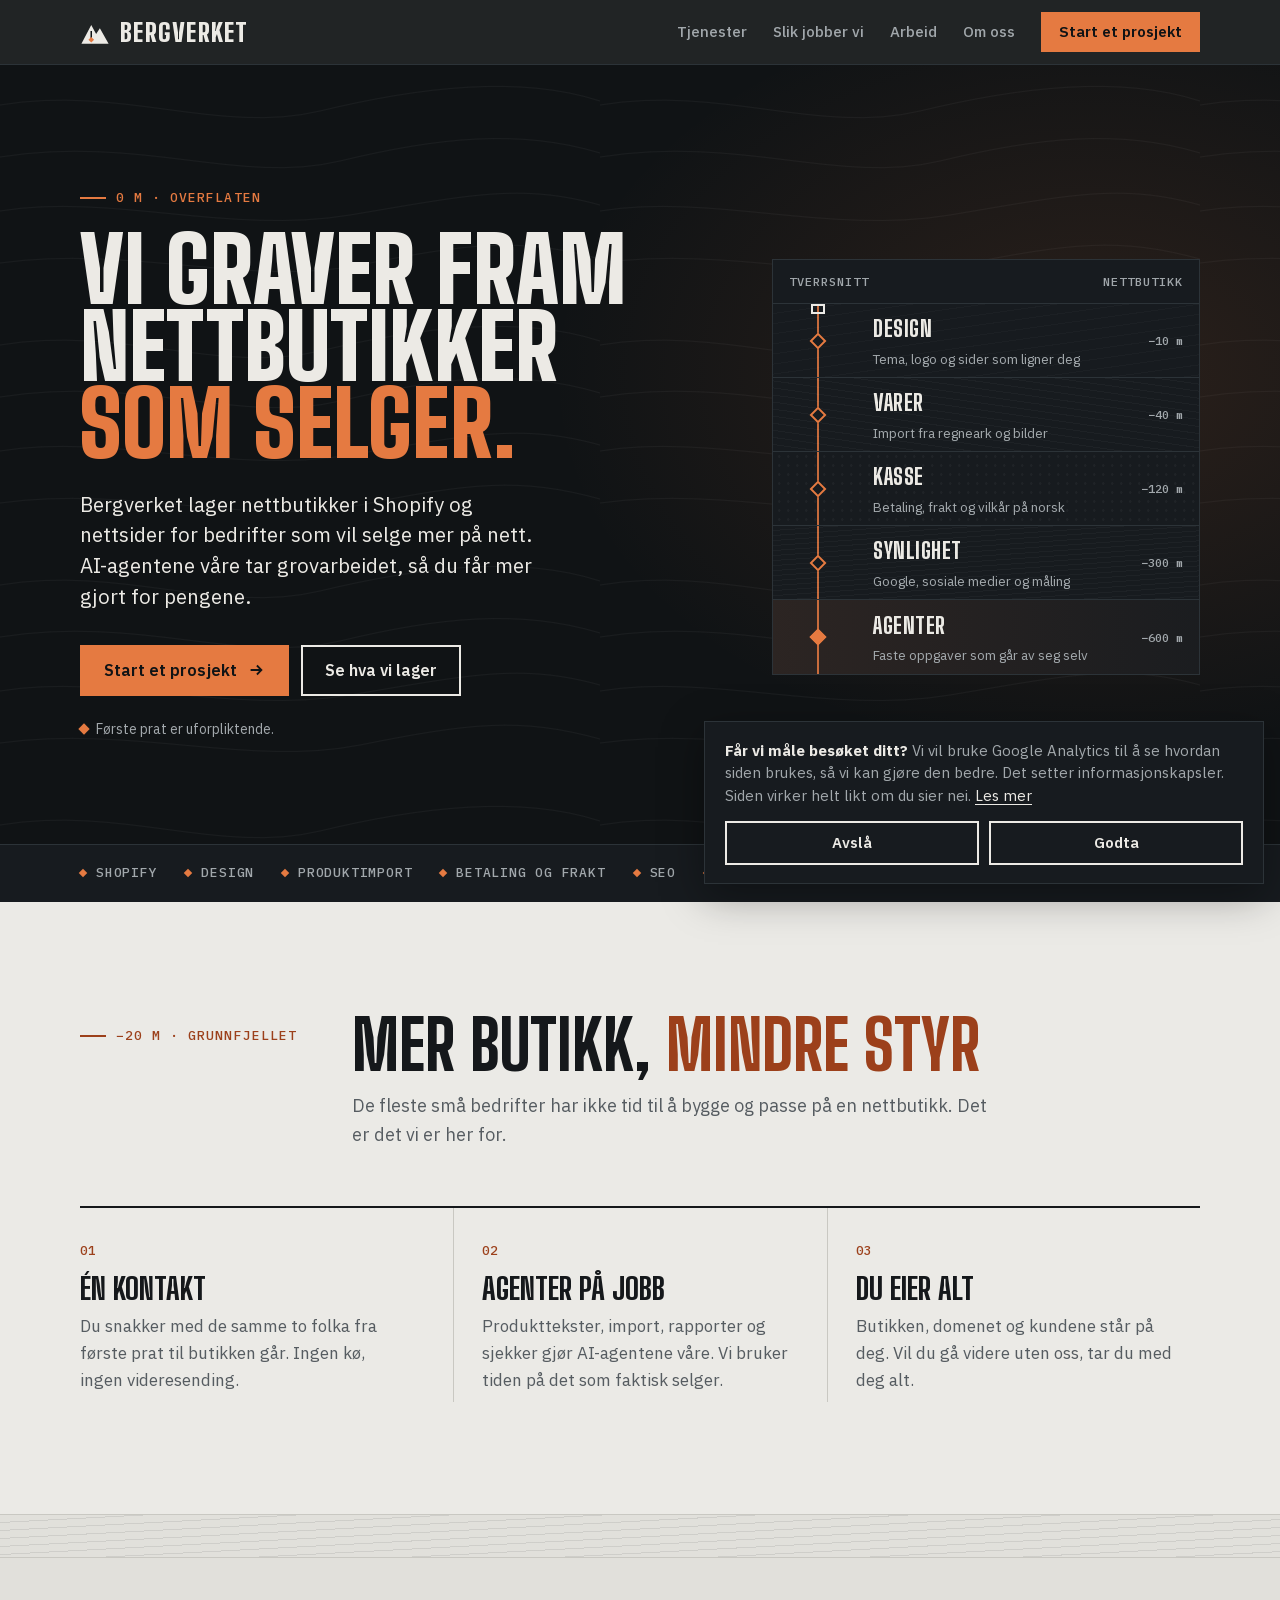
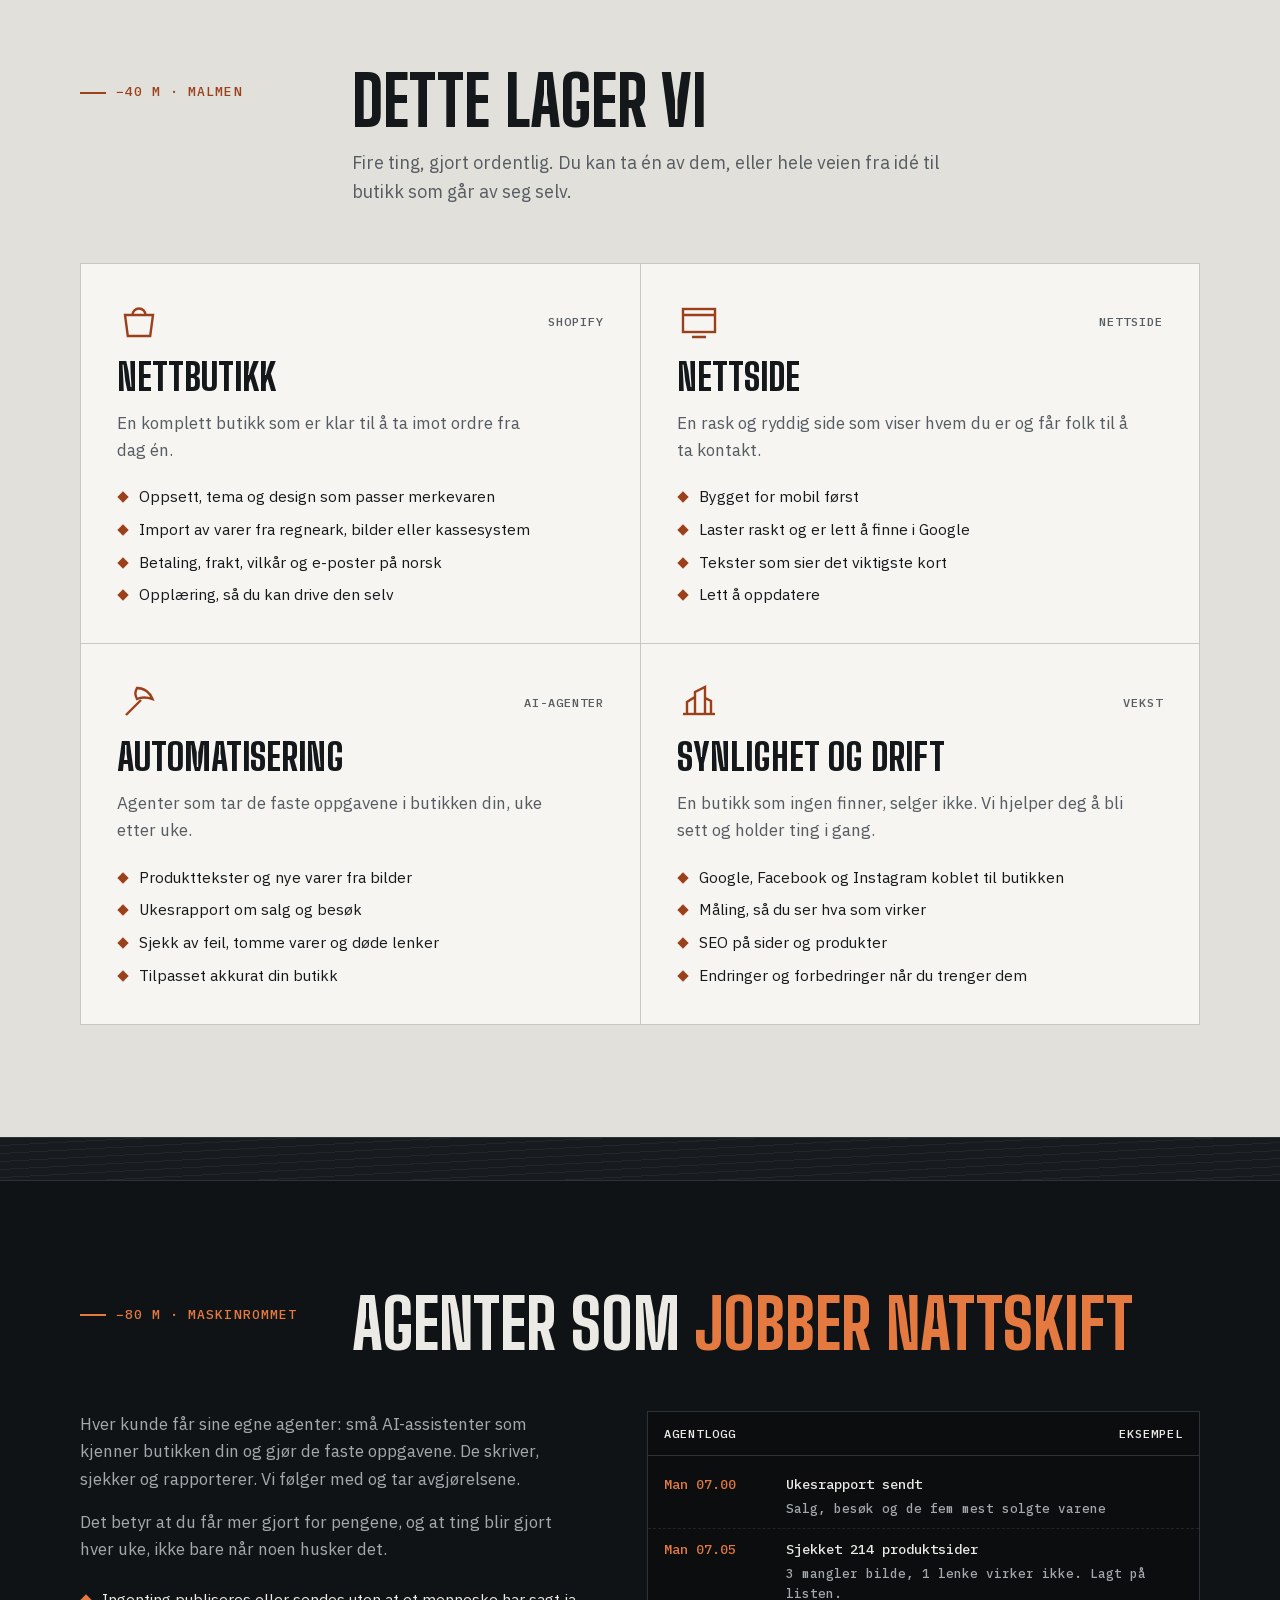
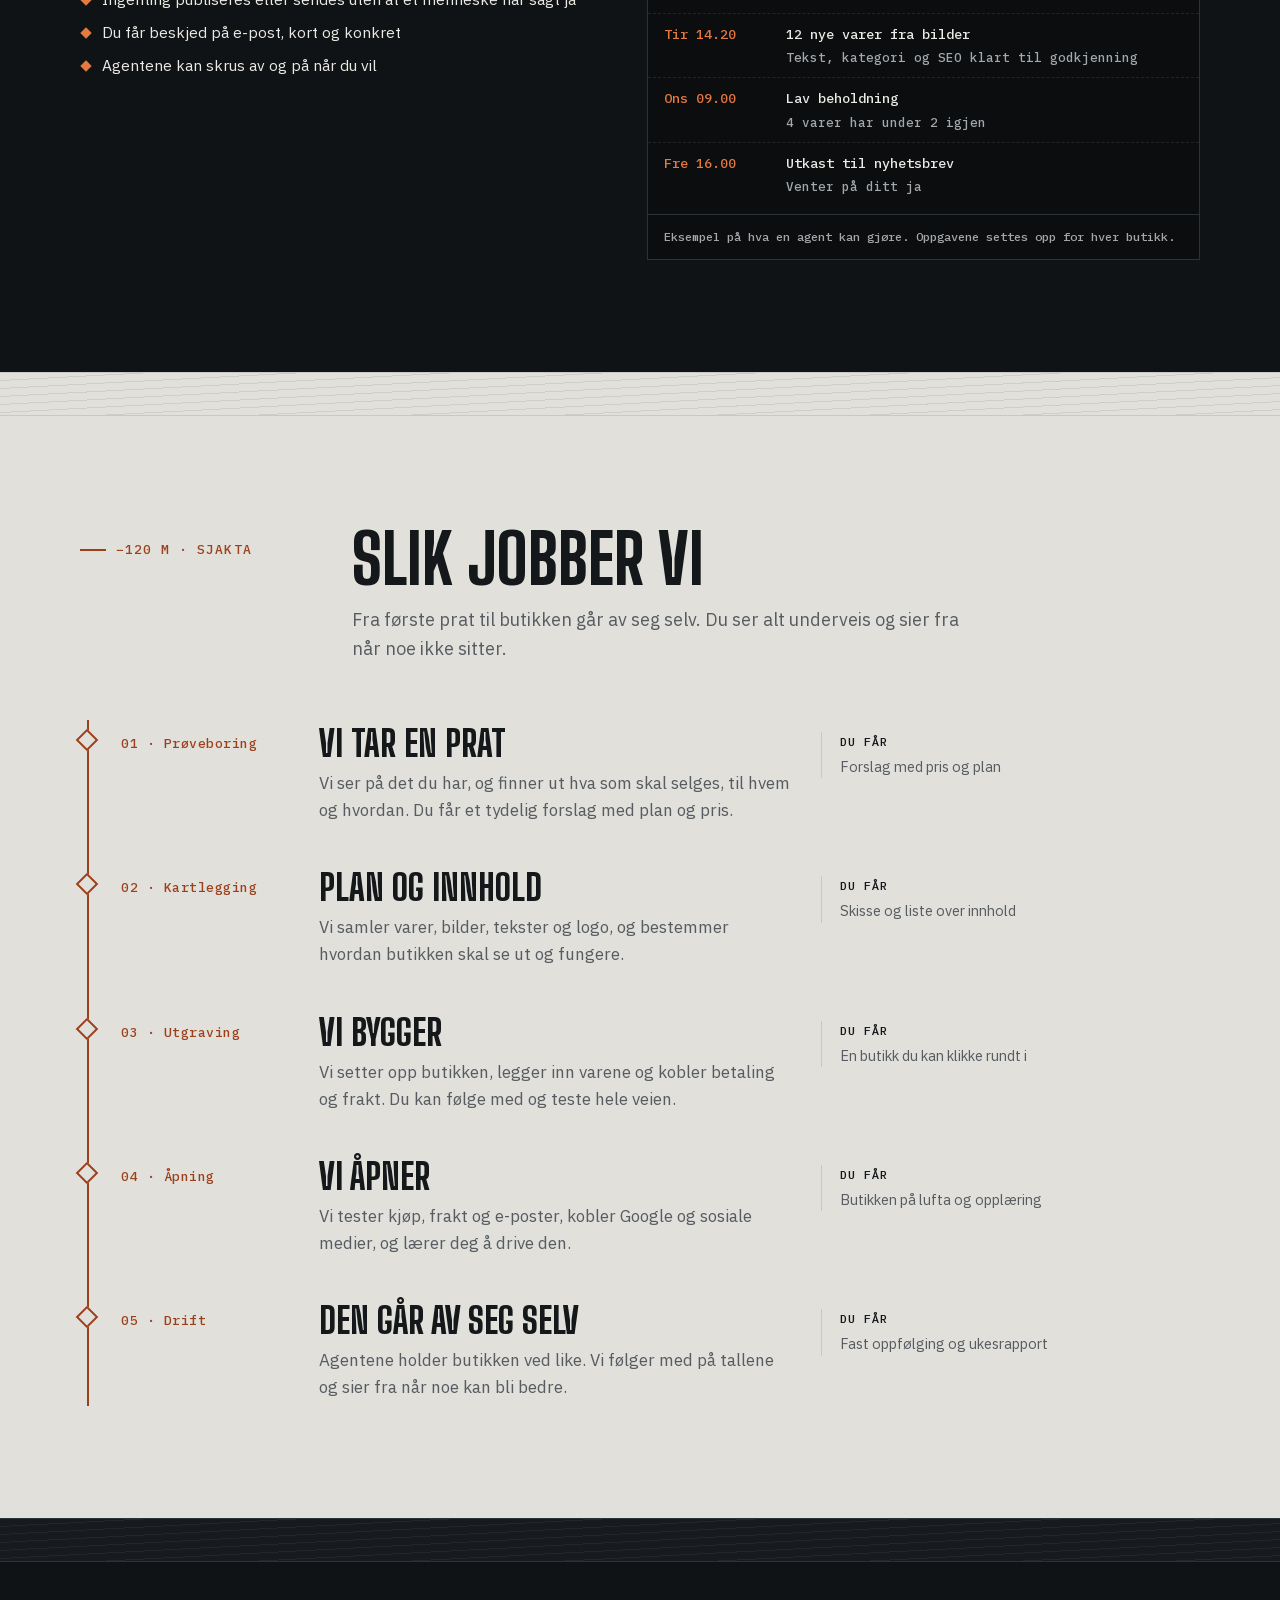
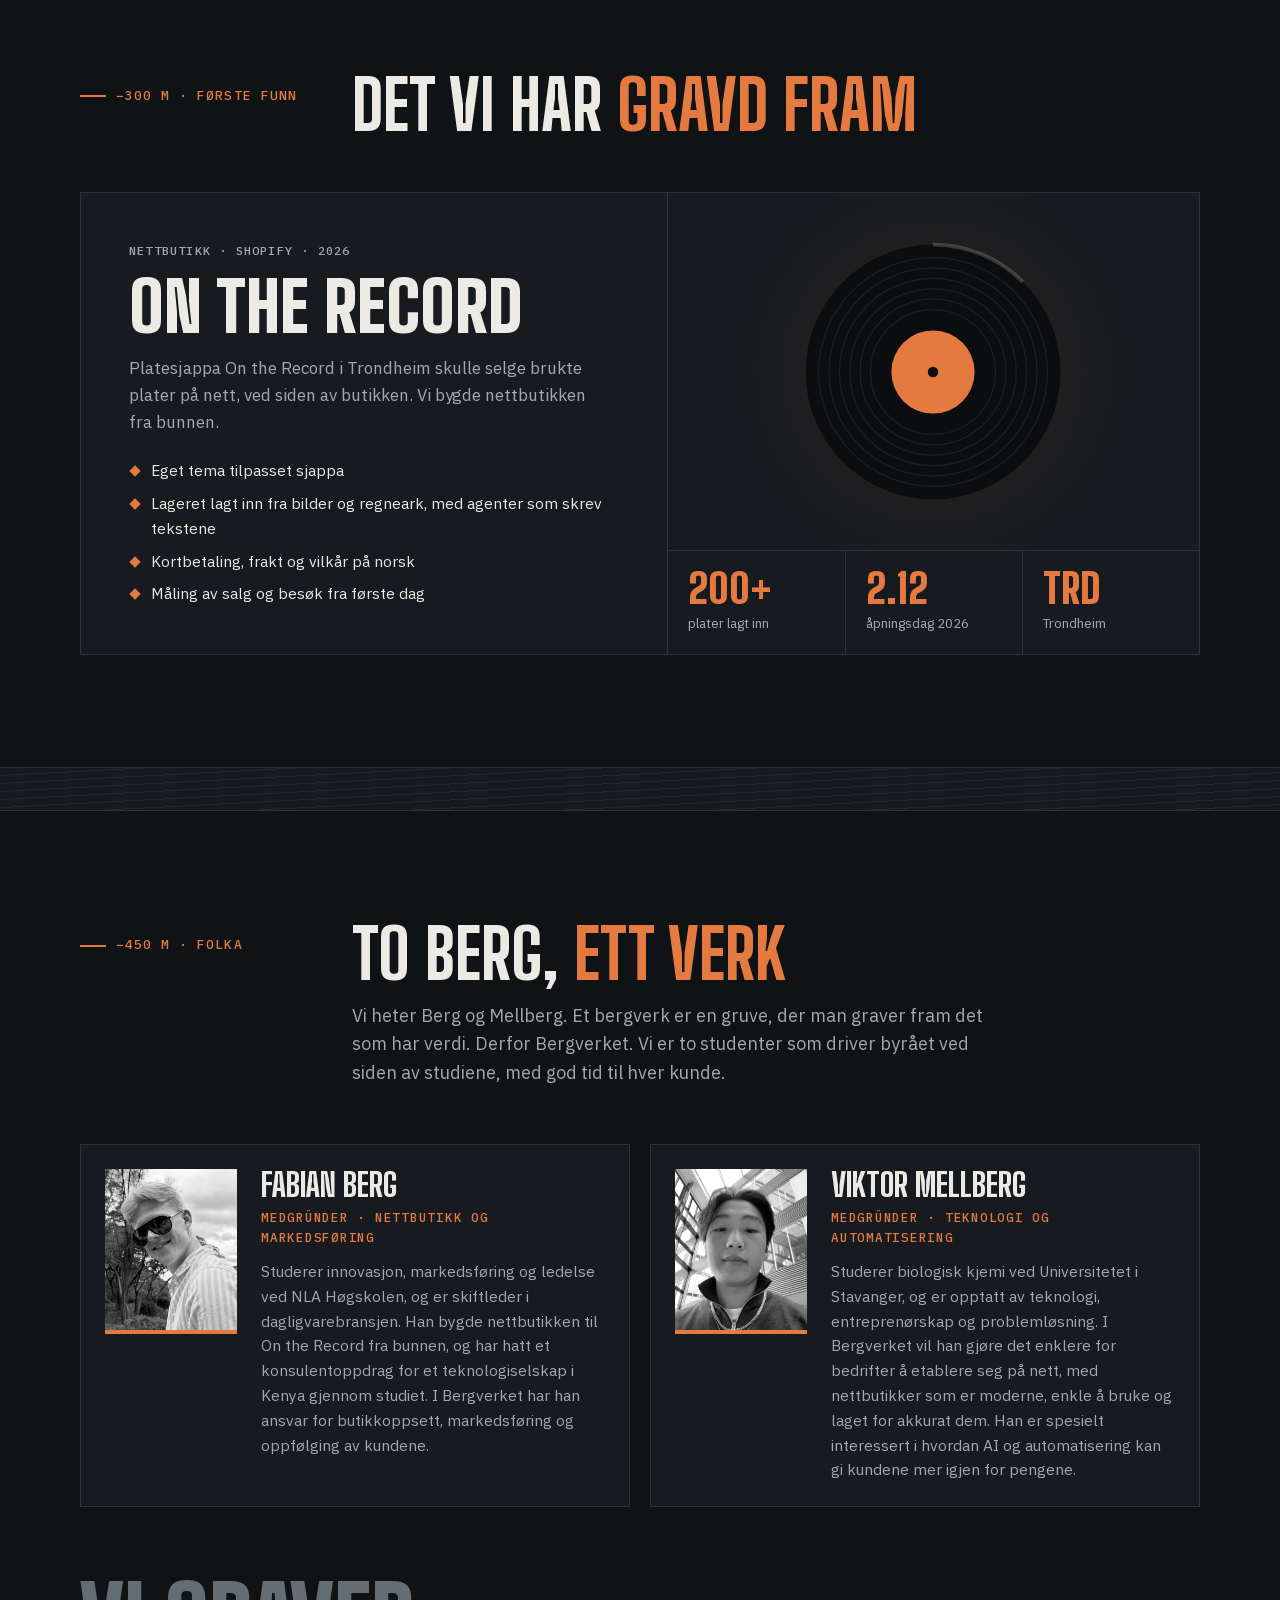
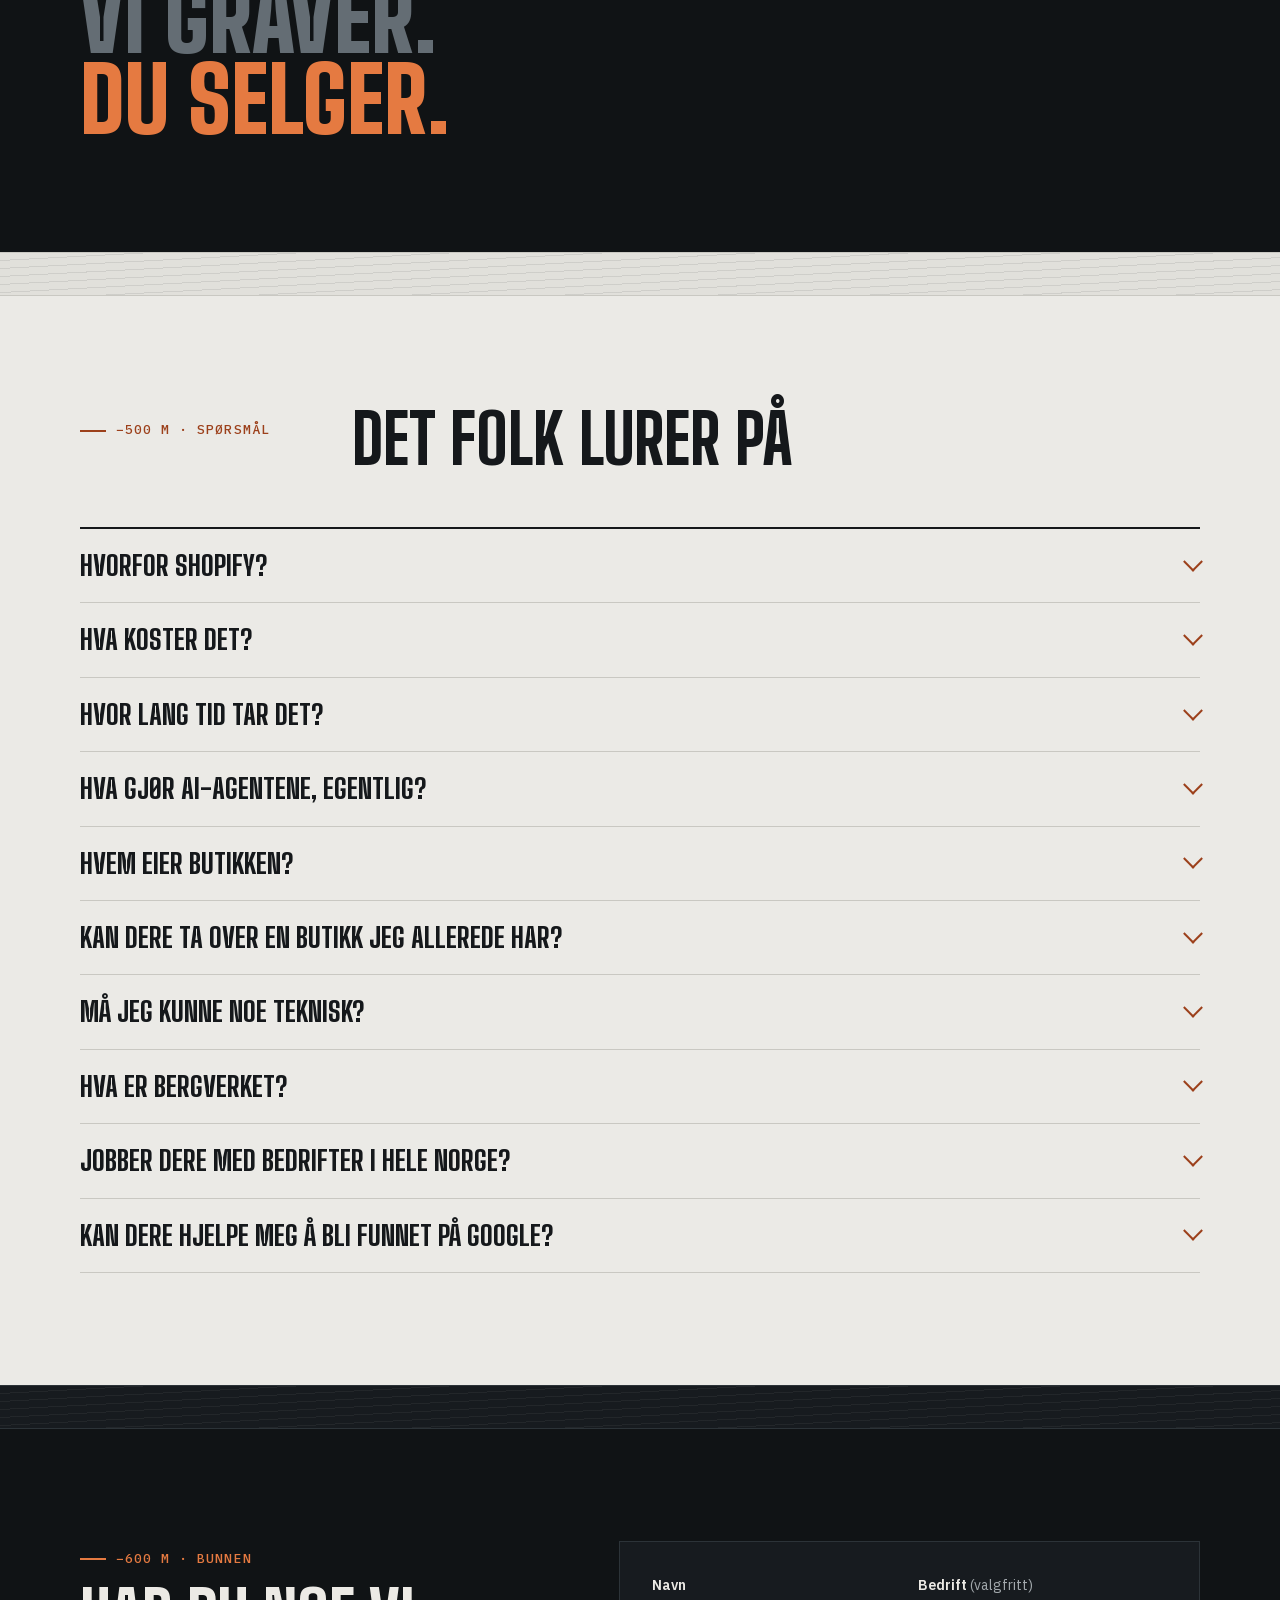
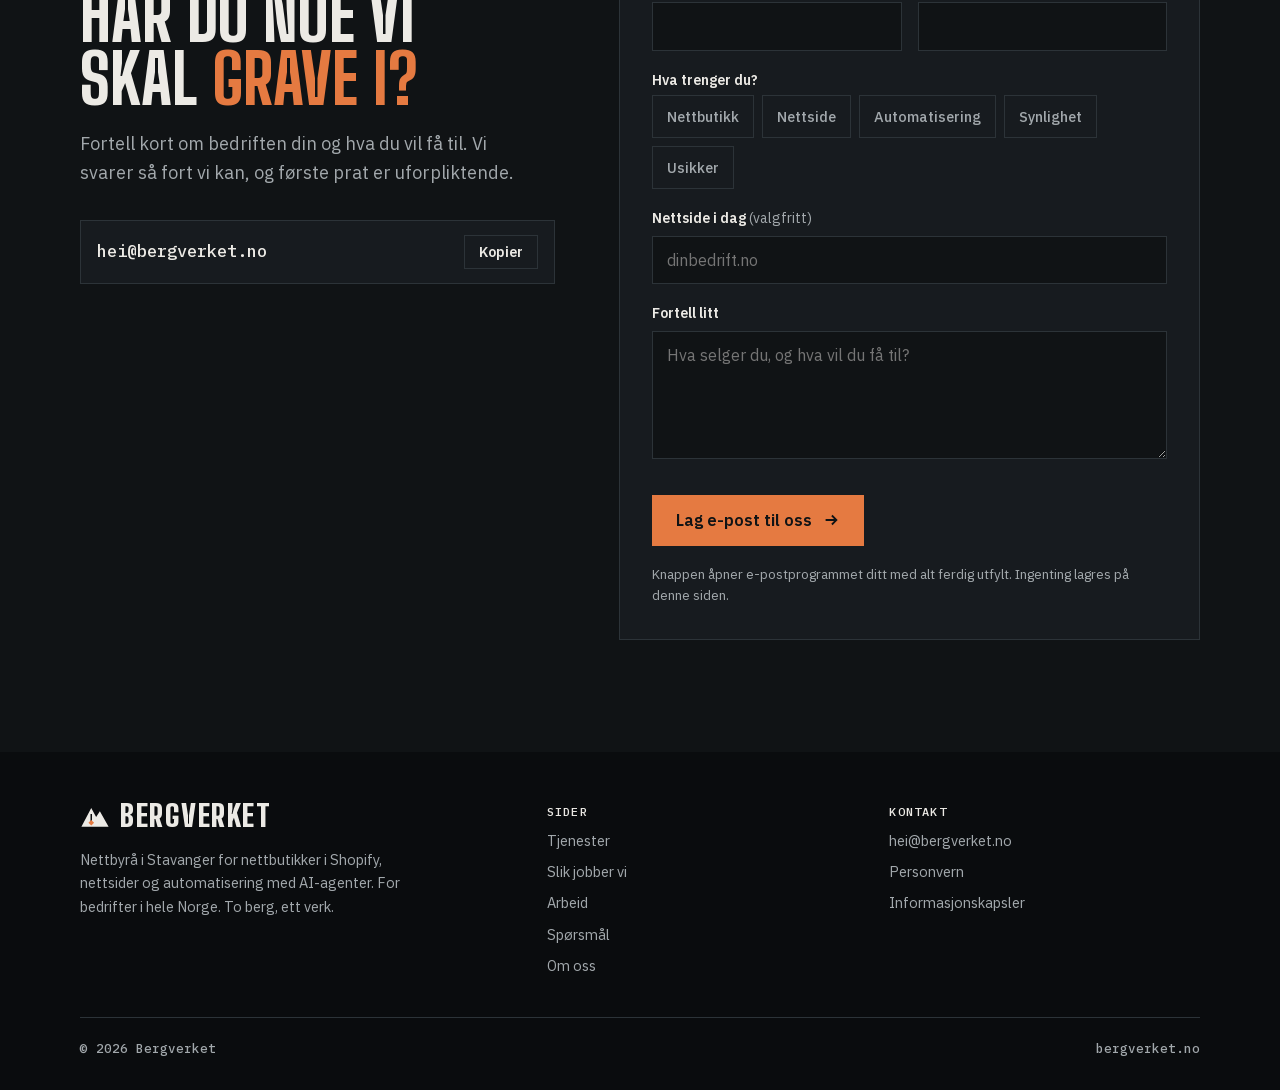
==== commit 85fdd20e: "SEO og AI-SEO: tittel, schema.org, FAQ, llms.txt, Stavanger (#3) * Bedre kontakt, mobilmeny, FAQ og " ====
--- a/index.html
+++ b/index.html
@@ -3,22 +3,25 @@
 <head>
 <meta charset="utf-8">
 <meta name="viewport" content="width=device-width, initial-scale=1, viewport-fit=cover">
-<title>Bergverket · Nettbutikker og nettsider som selger</title>
-<meta name="description" content="Bergverket lager nettbutikker i Shopify og nettsider for bedrifter som vil selge mer på nett. AI-agenter tar grovarbeidet, så du får mer gjort for pengene.">
+<title>Bergverket · Nettbyrå for nettbutikk i Shopify og nettside</title>
+<meta name="description" content="Bergverket er et nettbyrå i Stavanger som lager nettbutikker i Shopify og nettsider for små bedrifter i hele Norge. AI-agenter tar grovarbeidet, så du får mer gjort for pengene.">
 <link rel="canonical" href="https://bergverket.no/">
+<meta name="robots" content="index, follow, max-image-preview:large, max-snippet:-1">
+<meta name="author" content="Bergverket">
 <meta name="theme-color" content="#101315">
 <meta name="color-scheme" content="light dark">
 <meta property="og:type" content="website">
 <meta property="og:locale" content="nb_NO">
 <meta property="og:site_name" content="Bergverket">
 <meta property="og:title" content="Bergverket · Vi graver fram nettbutikker som selger">
-<meta property="og:description" content="Nettbutikker i Shopify, nettsider og AI-agenter som holder butikken i gang. To berg, ett verk.">
+<meta property="og:description" content="Norsk nettbyrå: nettbutikker i Shopify, nettsider og AI-agenter som holder butikken i gang. To berg, ett verk.">
 <meta property="og:url" content="https://bergverket.no/">
 <meta property="og:image" content="https://bergverket.no/assets/og.jpg">
 <meta property="og:image:width" content="1200">
 <meta property="og:image:height" content="630">
 <meta property="og:image:alt" content="Bergverket. Vi graver fram nettbutikker som selger.">
 <meta name="twitter:card" content="summary_large_image">
+<link rel="alternate" type="text/plain" href="https://bergverket.no/llms.txt" title="Bergverket for språkmodeller">
 <link rel="icon" href="favicon.svg" type="image/svg+xml">
 <link rel="icon" href="favicon-32.png" sizes="32x32" type="image/png">
 <link rel="apple-touch-icon" href="apple-touch-icon.png">
@@ -30,19 +33,220 @@
 <script type="application/ld+json">
 {
   "@context": "https://schema.org",
-  "@type": "ProfessionalService",
-  "name": "Bergverket",
-  "url": "https://bergverket.no/",
-  "logo": "https://bergverket.no/apple-touch-icon.png",
-  "image": "https://bergverket.no/assets/og.jpg",
-  "email": "hei@bergverket.no",
-  "description": "Nettbutikker i Shopify, nettsider og automatisering med AI-agenter.",
-  "areaServed": "NO",
-  "founder": [
-    { "@type": "Person", "name": "Fabian Berg" },
-    { "@type": "Person", "name": "Viktor Mellberg" }
-  ],
-  "knowsAbout": ["Shopify", "Nettbutikk", "Nettside", "Søkemotoroptimalisering", "Automatisering", "AI-agenter"]
+  "@graph": [
+    {
+      "@type": "ProfessionalService",
+      "@id": "https://bergverket.no/#org",
+      "name": "Bergverket",
+      "alternateName": "Bergverket nettbyrå",
+      "url": "https://bergverket.no/",
+      "logo": "https://bergverket.no/icon-512.png",
+      "image": "https://bergverket.no/assets/og.jpg",
+      "email": "hei@bergverket.no",
+      "slogan": "Vi graver fram nettbutikker som selger.",
+      "description": "Bergverket er et nettbyrå i Stavanger som lager nettbutikker i Shopify, nettsider og automatisering med AI-agenter for små bedrifter i hele Norge.",
+      "foundingDate": "2026",
+      "areaServed": [
+        {
+          "@type": "Country",
+          "name": "Norge"
+        },
+        {
+          "@type": "City",
+          "name": "Stavanger"
+        },
+        {
+          "@type": "AdministrativeArea",
+          "name": "Rogaland"
+        }
+      ],
+      "availableLanguage": [
+        "nb",
+        "en"
+      ],
+      "founder": [
+        {
+          "@type": "Person",
+          "@id": "https://bergverket.no/#fabian",
+          "name": "Fabian Berg",
+          "jobTitle": "Medgründer, nettbutikk og markedsføring"
+        },
+        {
+          "@type": "Person",
+          "@id": "https://bergverket.no/#viktor",
+          "name": "Viktor Mellberg",
+          "jobTitle": "Medgründer, teknologi og automatisering"
+        }
+      ],
+      "knowsAbout": [
+        "Shopify",
+        "Nettbutikk",
+        "Nettside",
+        "Webdesign",
+        "Søkemotoroptimalisering",
+        "Netthandel",
+        "Automatisering",
+        "AI-agenter"
+      ],
+      "hasOfferCatalog": {
+        "@type": "OfferCatalog",
+        "name": "Tjenester",
+        "itemListElement": [
+          {
+            "@type": "Offer",
+            "itemOffered": {
+              "@type": "Service",
+              "name": "Nettbutikk i Shopify",
+              "description": "Oppsett, tema og design, import av varer, betaling, frakt og vilkår på norsk, og opplæring."
+            }
+          },
+          {
+            "@type": "Offer",
+            "itemOffered": {
+              "@type": "Service",
+              "name": "Nettside",
+              "description": "Rask og mobilvennlig nettside som er lett å finne i Google."
+            }
+          },
+          {
+            "@type": "Offer",
+            "itemOffered": {
+              "@type": "Service",
+              "name": "Automatisering med AI-agenter",
+              "description": "Agenter som skriver produkttekster, legger inn varer, sjekker butikken og lager ukesrapporter."
+            }
+          },
+          {
+            "@type": "Offer",
+            "itemOffered": {
+              "@type": "Service",
+              "name": "Synlighet og drift",
+              "description": "SEO, Google, Facebook og Instagram koblet til butikken, måling og løpende forbedringer."
+            }
+          }
+        ]
+      },
+      "address": {
+        "@type": "PostalAddress",
+        "addressLocality": "Stavanger",
+        "addressRegion": "Rogaland",
+        "addressCountry": "NO"
+      }
+    },
+    {
+      "@type": "WebSite",
+      "@id": "https://bergverket.no/#website",
+      "url": "https://bergverket.no/",
+      "name": "Bergverket",
+      "inLanguage": "nb-NO",
+      "publisher": {
+        "@id": "https://bergverket.no/#org"
+      }
+    },
+    {
+      "@type": "WebPage",
+      "@id": "https://bergverket.no/#webpage",
+      "url": "https://bergverket.no/",
+      "name": "Bergverket · Nettbyrå for nettbutikk i Shopify og nettside",
+      "isPartOf": {
+        "@id": "https://bergverket.no/#website"
+      },
+      "about": {
+        "@id": "https://bergverket.no/#org"
+      },
+      "inLanguage": "nb-NO",
+      "dateModified": "2026-11-26"
+    },
+    {
+      "@type": "FAQPage",
+      "@id": "https://bergverket.no/#faq",
+      "isPartOf": {
+        "@id": "https://bergverket.no/#webpage"
+      },
+      "mainEntity": [
+        {
+          "@type": "Question",
+          "name": "Hvorfor Shopify?",
+          "acceptedAnswer": {
+            "@type": "Answer",
+            "text": "Shopify tar seg av drift, sikkerhet og betaling, så du slipper å tenke på servere og oppdateringer. Det er enkelt å bruke selv, og det fungerer godt med norske betalings- og fraktløsninger."
+          }
+        },
+        {
+          "@type": "Question",
+          "name": "Hva koster det?",
+          "acceptedAnswer": {
+            "@type": "Answer",
+            "text": "Det kommer an på hva du trenger. Etter første prat får du et forslag med pris og plan, og vi starter ikke før du har sagt ja. Shopify, apper og domene betaler du selv, direkte til dem, så du ser hva alt koster."
+          }
+        },
+        {
+          "@type": "Question",
+          "name": "Hvor lang tid tar det?",
+          "acceptedAnswer": {
+            "@type": "Answer",
+            "text": "Det kommer an på hvor mange varer du har og hvor klart innholdet er. Du får en tidsplan sammen med tilbudet etter første prat."
+          }
+        },
+        {
+          "@type": "Question",
+          "name": "Hva gjør AI-agentene, egentlig?",
+          "acceptedAnswer": {
+            "@type": "Answer",
+            "text": "De gjør faste oppgaver som ellers tar mye tid: skriver produkttekster, legger inn varer, sjekker butikken for feil og lager rapporter. Et menneske ser over før noe blir publisert eller sendt."
+          }
+        },
+        {
+          "@type": "Question",
+          "name": "Hvem eier butikken?",
+          "acceptedAnswer": {
+            "@type": "Answer",
+            "text": "Du. Butikken, domenet og alle kontoer står i ditt navn. Vi får tilgang som medarbeidere, og du kan ta den fra oss når du vil."
+          }
+        },
+        {
+          "@type": "Question",
+          "name": "Kan dere ta over en butikk jeg allerede har?",
+          "acceptedAnswer": {
+            "@type": "Answer",
+            "text": "Ja. Vi kan forbedre en Shopify-butikk du har fra før, eller flytte varene dine over fra en annen løsning."
+          }
+        },
+        {
+          "@type": "Question",
+          "name": "Må jeg kunne noe teknisk?",
+          "acceptedAnswer": {
+            "@type": "Answer",
+            "text": "Nei. Du får opplæring i det du trenger for å drive butikken selv, og vi er der hvis noe er uklart."
+          }
+        },
+        {
+          "@type": "Question",
+          "name": "Hva er Bergverket?",
+          "acceptedAnswer": {
+            "@type": "Answer",
+            "text": "Bergverket er et norsk nettbyrå, startet i 2026 av Fabian Berg og Viktor Mellberg. Vi lager nettbutikker i Shopify og nettsider for små bedrifter, og bruker AI-agenter til faste oppgaver som produkttekster, vareimport og rapporter."
+          }
+        },
+        {
+          "@type": "Question",
+          "name": "Jobber dere med bedrifter i hele Norge?",
+          "acceptedAnswer": {
+            "@type": "Answer",
+            "text": "Ja. Vi holder til i Stavanger, men jobber digitalt, så det spiller ingen rolle hvor i landet du holder til. Bor du i Stavanger-området, kan vi gjerne møtes. Den første nettbutikken vi bygde, for platesjappa On the Record, ligger i Trondheim."
+          }
+        },
+        {
+          "@type": "Question",
+          "name": "Kan dere hjelpe meg å bli funnet på Google?",
+          "acceptedAnswer": {
+            "@type": "Answer",
+            "text": "Ja. Alt vi lager får SEO på sider og produkter, raske sider og riktig oppsett for Google. Vi kan også koble Google, Facebook og Instagram til butikken og måle hva som virker."
+          }
+        }
+      ]
+    }
+  ]
 }
 </script>
 <script type="application/ld+json">
@@ -469,6 +673,18 @@
           <summary>Må jeg kunne noe teknisk?</summary>
           <div class="a"><p>Nei. Du får opplæring i det du trenger for å drive butikken selv, og vi er der hvis noe er uklart.</p></div>
         </details>
+        <details>
+          <summary>Hva er Bergverket?</summary>
+          <div class="a"><p>Bergverket er et norsk nettbyrå, startet i 2026 av Fabian Berg og Viktor Mellberg. Vi lager nettbutikker i Shopify og nettsider for små bedrifter, og bruker AI-agenter til faste oppgaver som produkttekster, vareimport og rapporter.</p></div>
+        </details>
+        <details>
+          <summary>Jobber dere med bedrifter i hele Norge?</summary>
+          <div class="a"><p>Ja. Vi holder til i Stavanger, men jobber digitalt, så det spiller ingen rolle hvor i landet du holder til. Bor du i Stavanger-området, kan vi gjerne møtes. Den første nettbutikken vi bygde, for platesjappa On the Record, ligger i Trondheim.</p></div>
+        </details>
+        <details>
+          <summary>Kan dere hjelpe meg å bli funnet på Google?</summary>
+          <div class="a"><p>Ja. Alt vi lager får SEO på sider og produkter, raske sider og riktig oppsett for Google. Vi kan også koble Google, Facebook og Instagram til butikken og måle hva som virker.</p></div>
+        </details>
       </div>
     </div>
   </section>
@@ -547,7 +763,7 @@
           <svg viewBox="0 0 32 32" aria-hidden="true"><path d="M1.5 28.5 12 8.5l5.2 9.6 4-6.1 9.3 16.5Z" fill="currentColor"/><path d="M11.2 15h1.6v8.6h-1.6Z" fill="#0a0c0e"/><path d="m12 21.3 3 3-3 3-3-3Z" fill="#e57a41"/></svg>
           Bergverket
         </a>
-        <p>Nettbutikker, nettsider og automatisering. To berg, ett verk.</p>
+        <p>Nettbyrå i Stavanger for nettbutikker i Shopify, nettsider og automatisering med AI-agenter. For bedrifter i hele Norge. To berg, ett verk.</p>
       </div>
       <div>
         <h2 class="foot-h">Sider</h2>
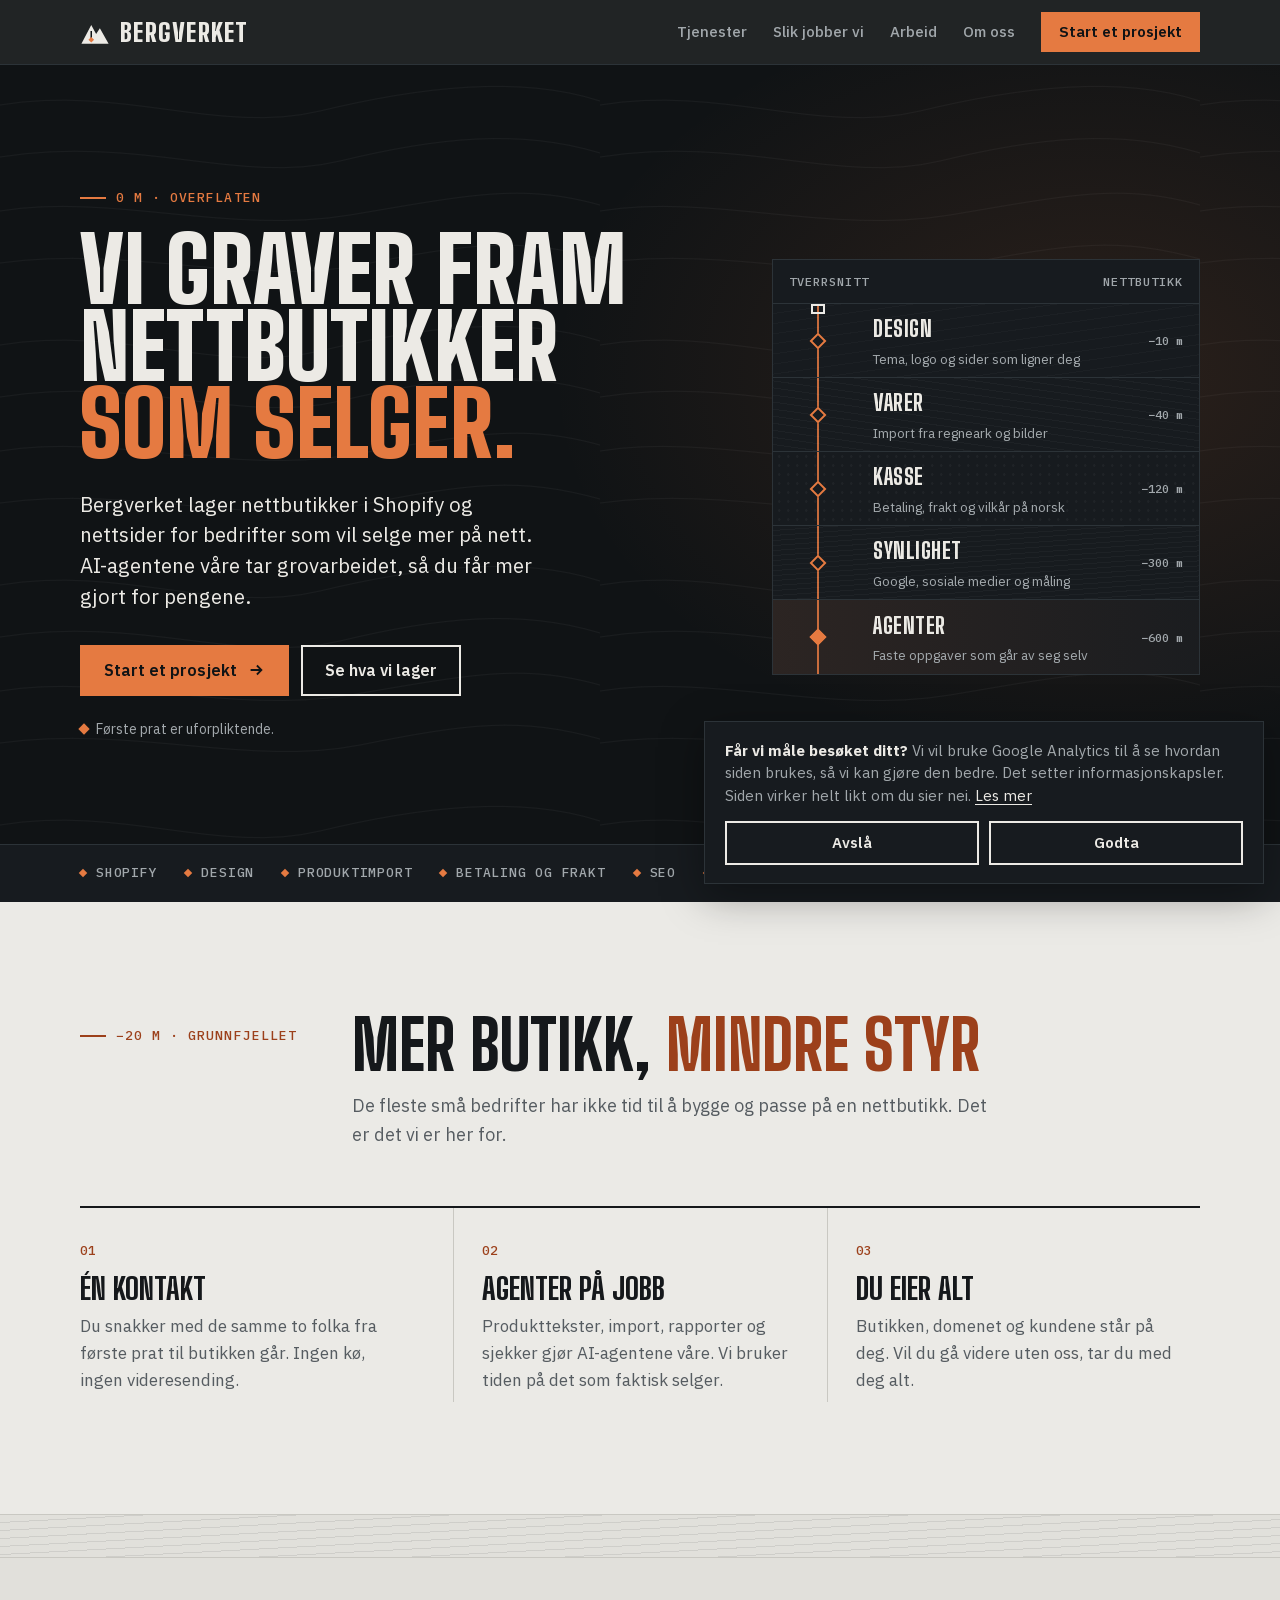
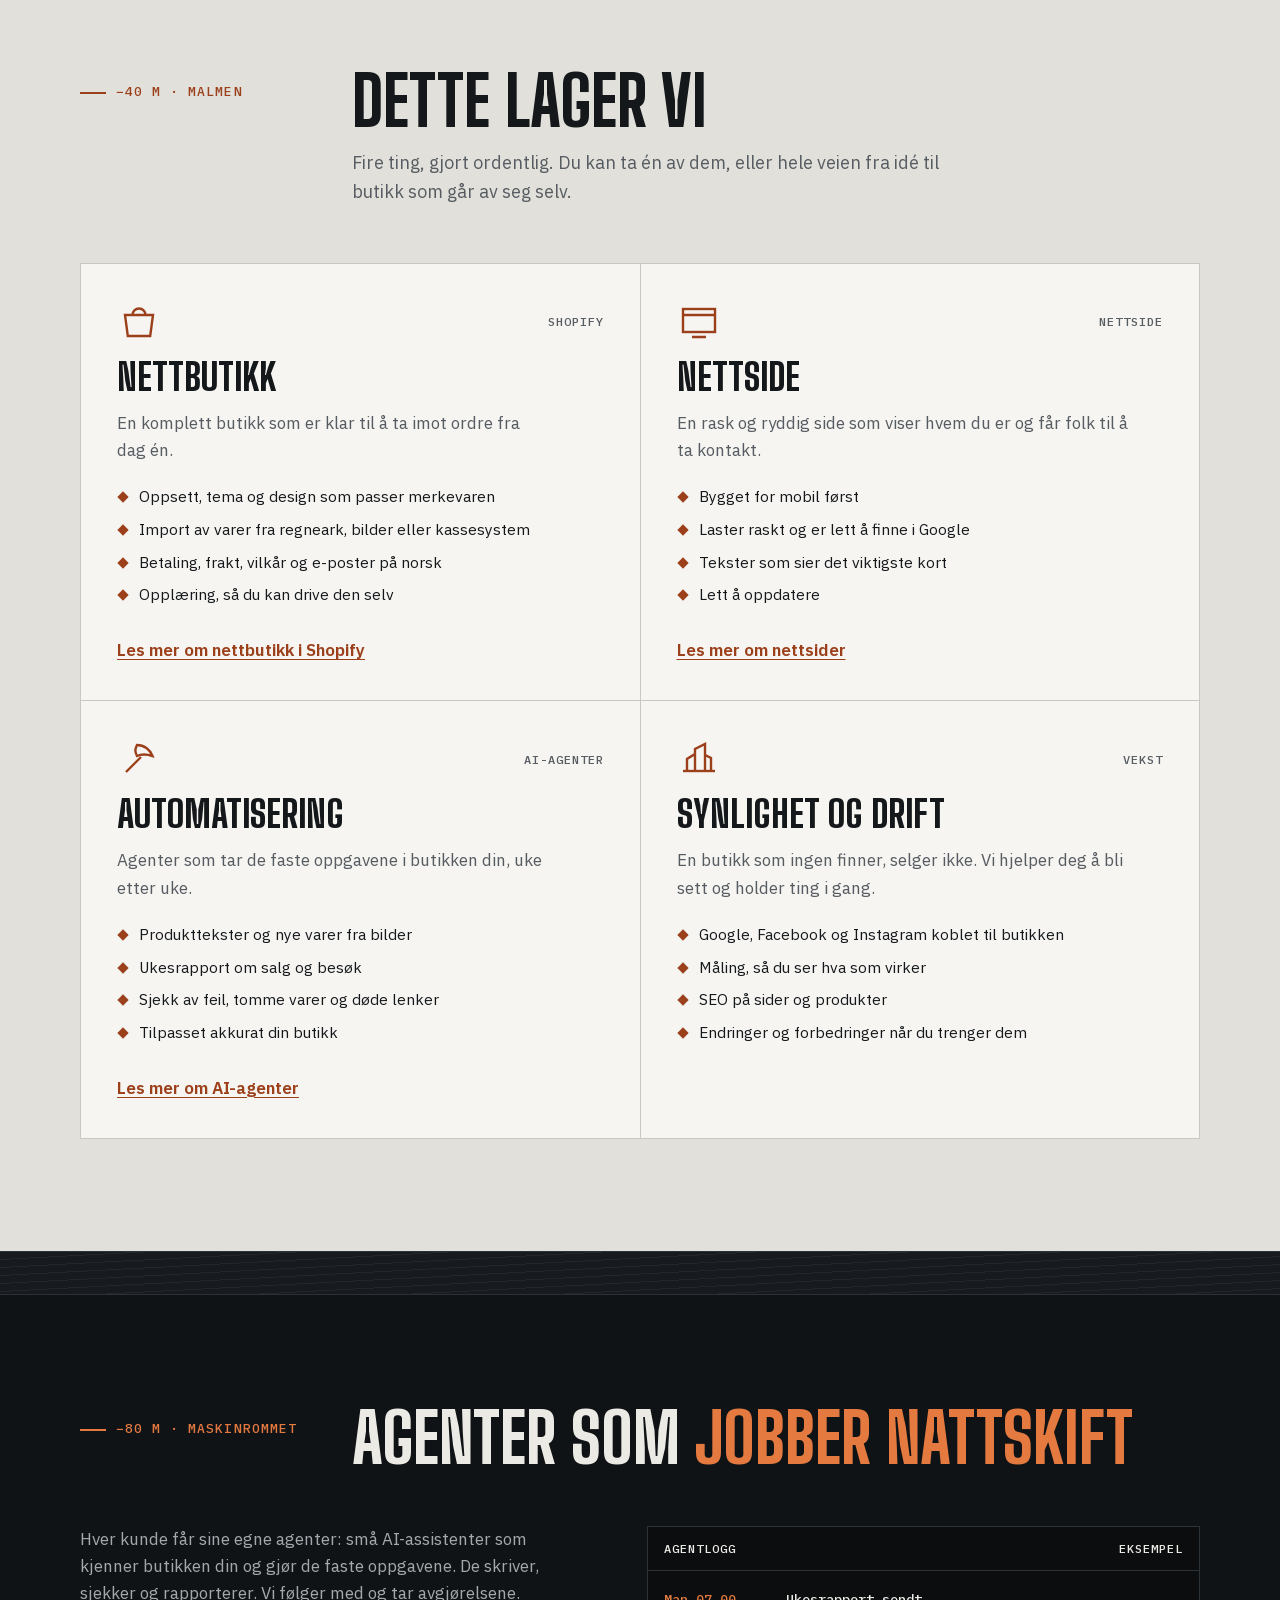
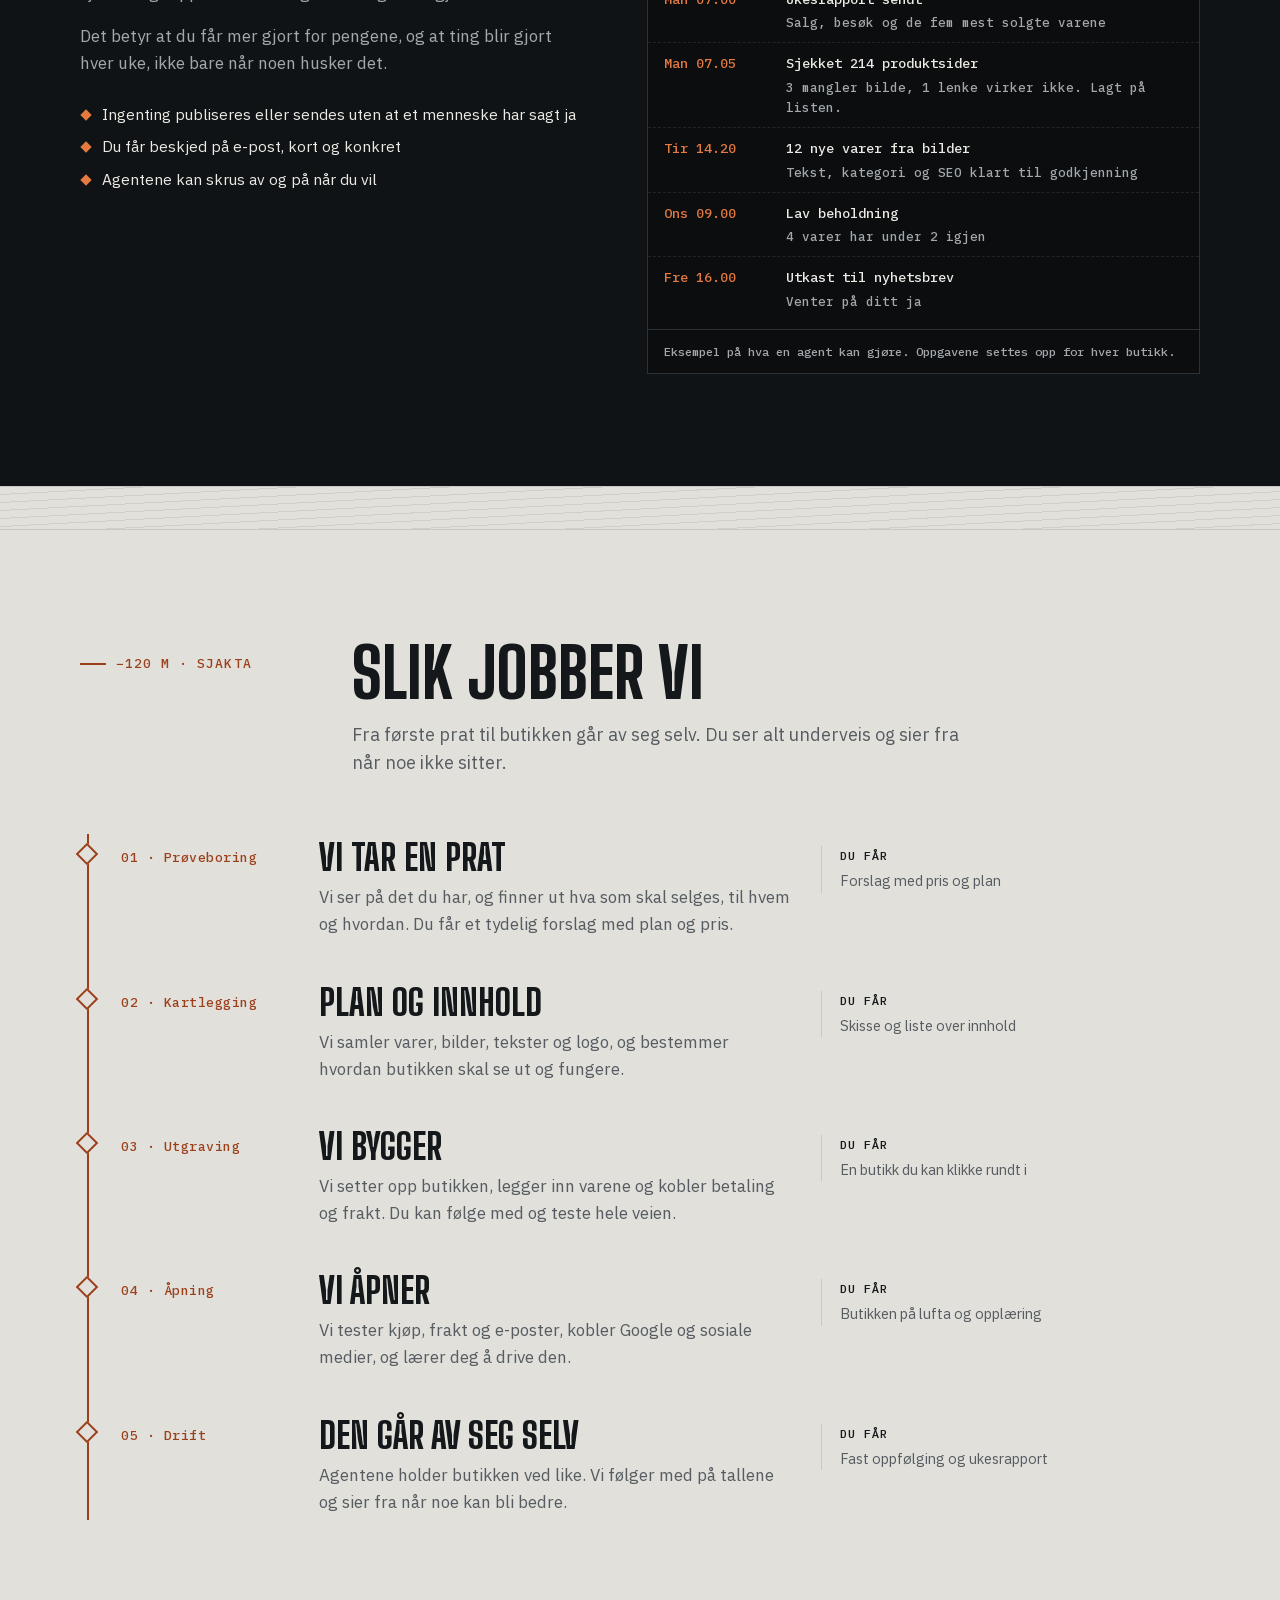
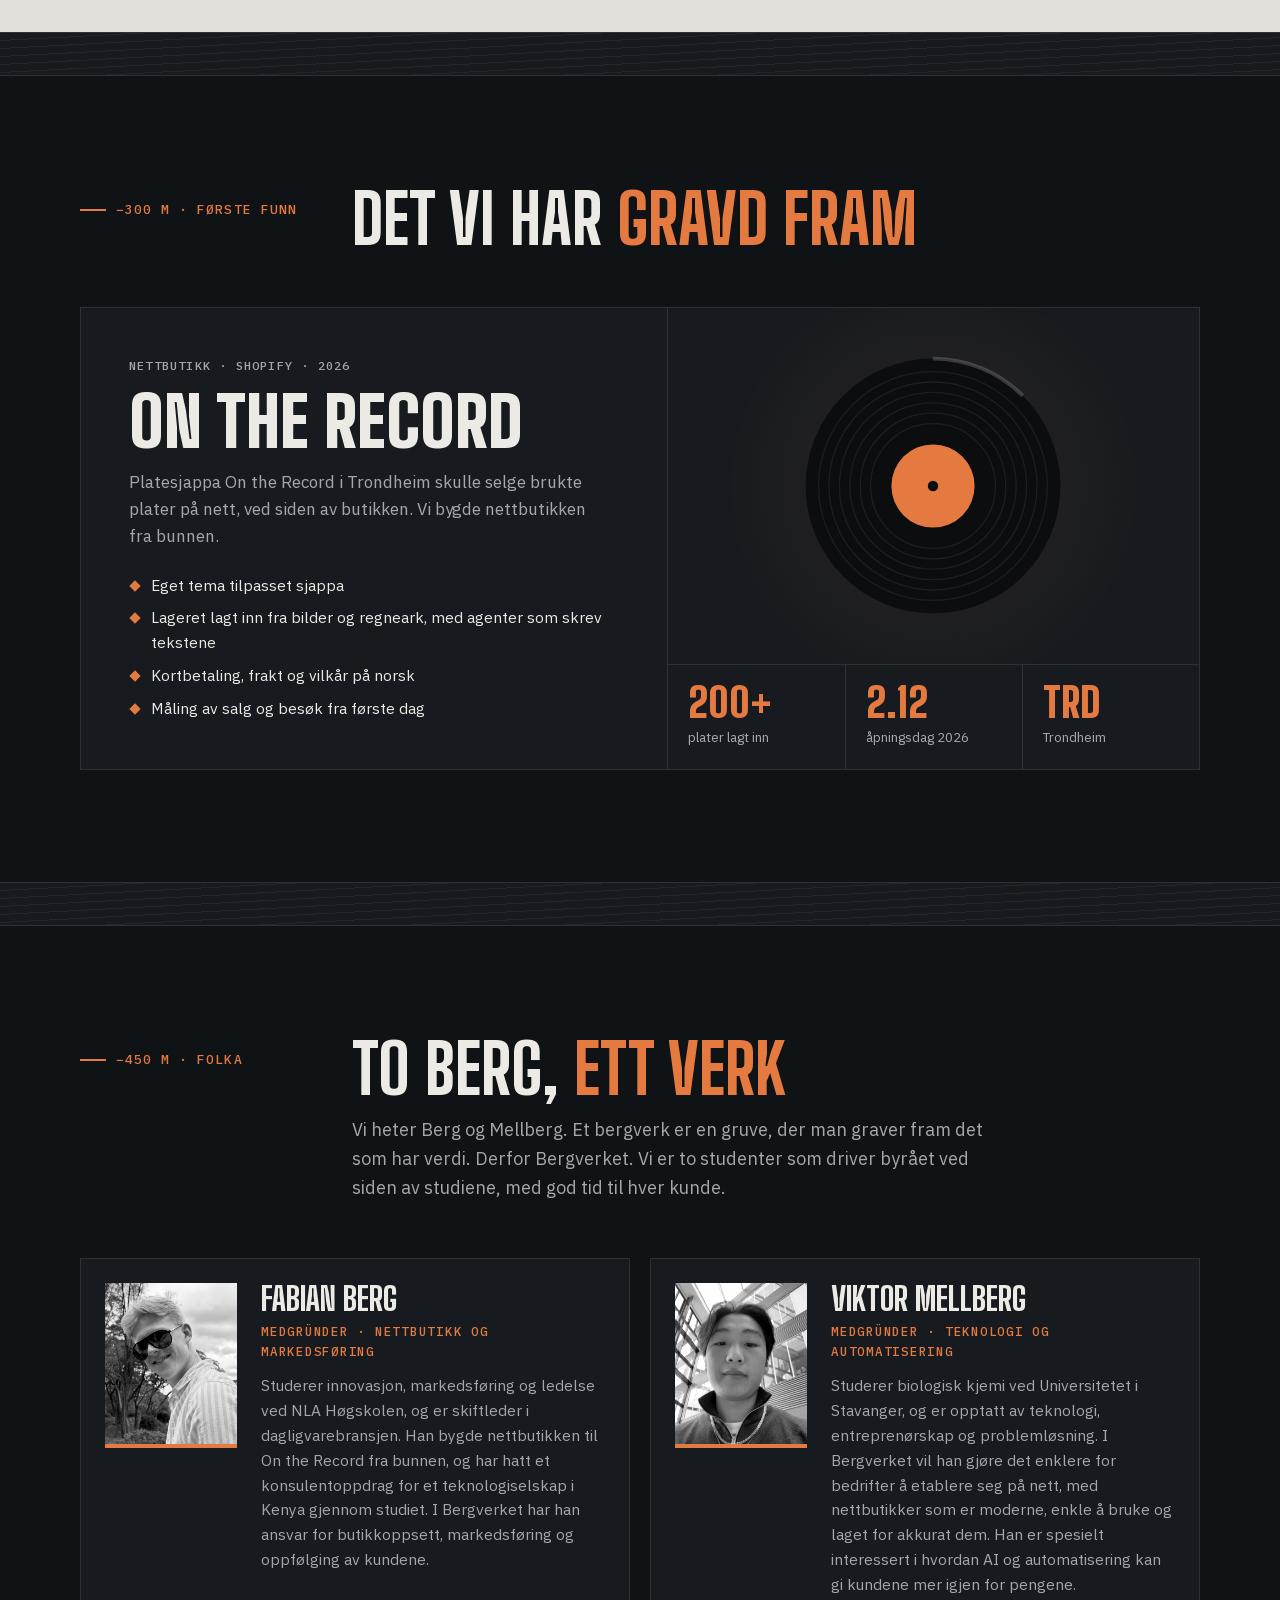
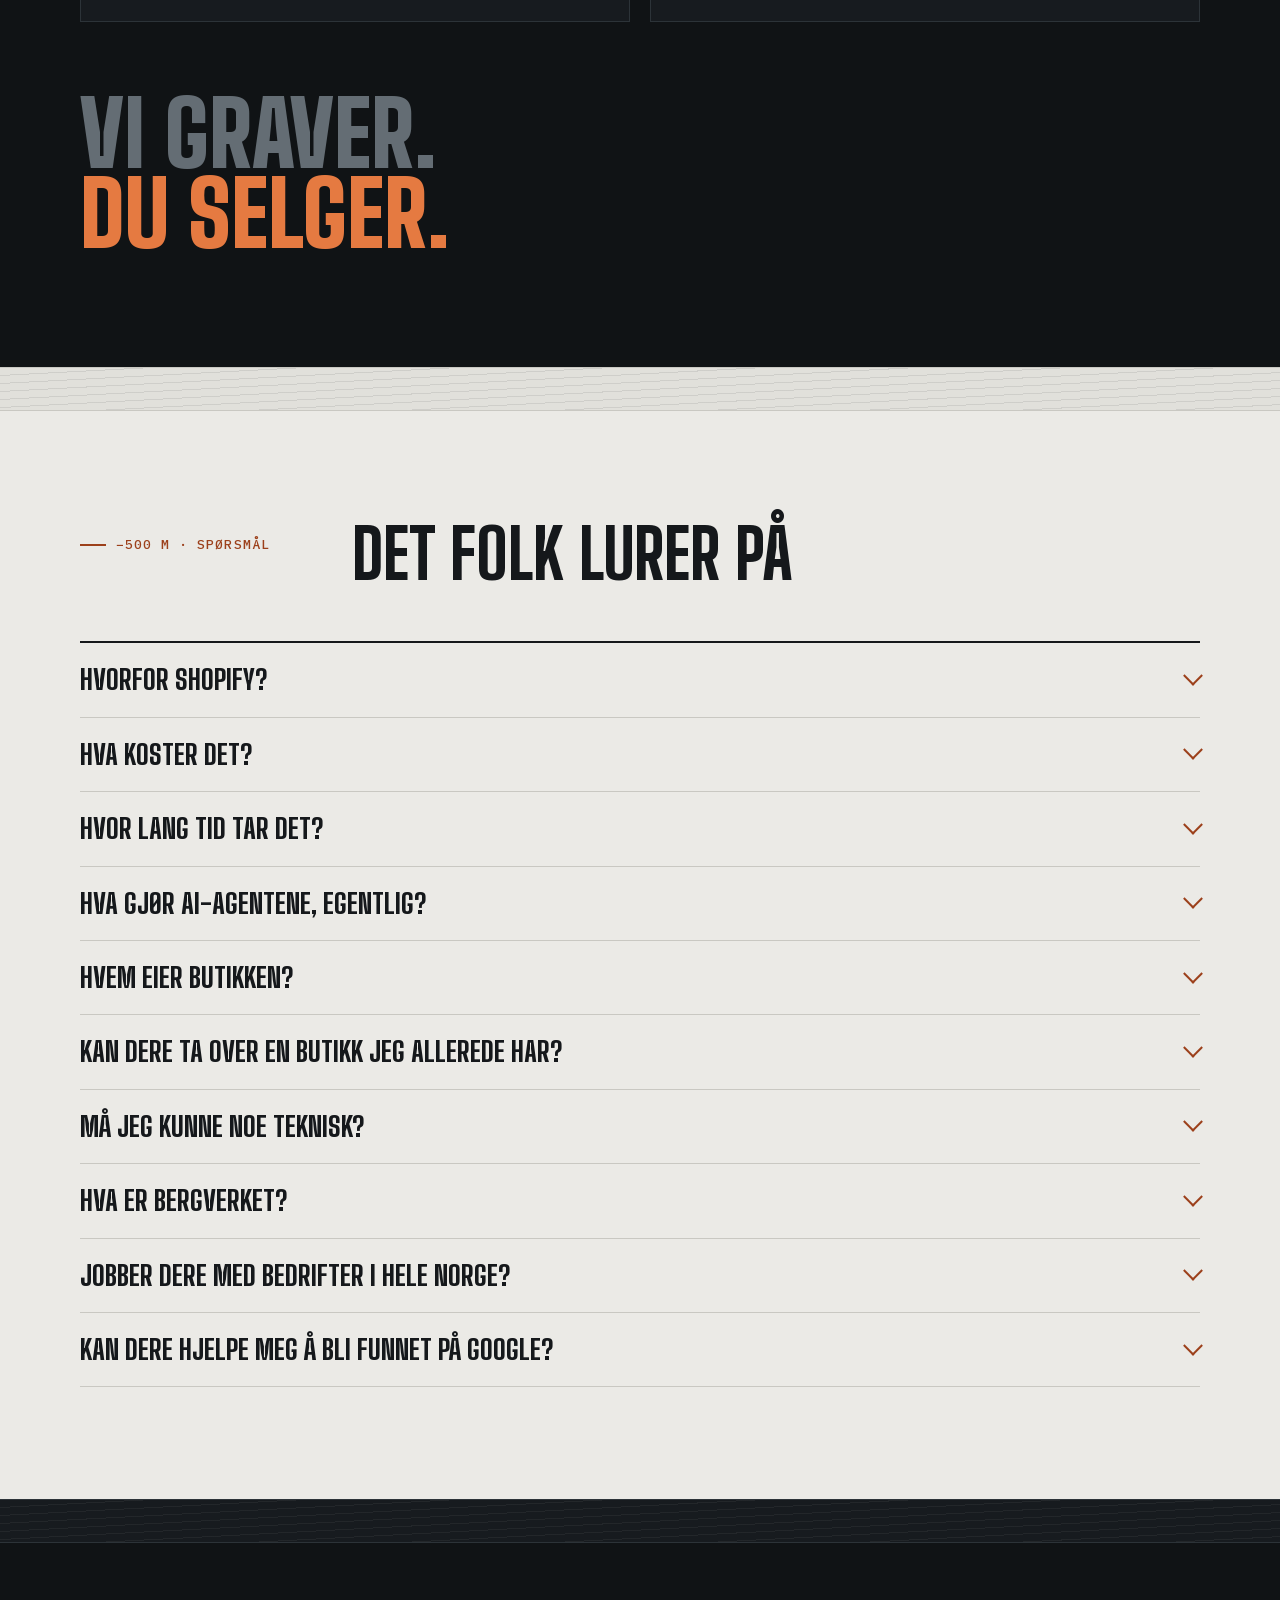
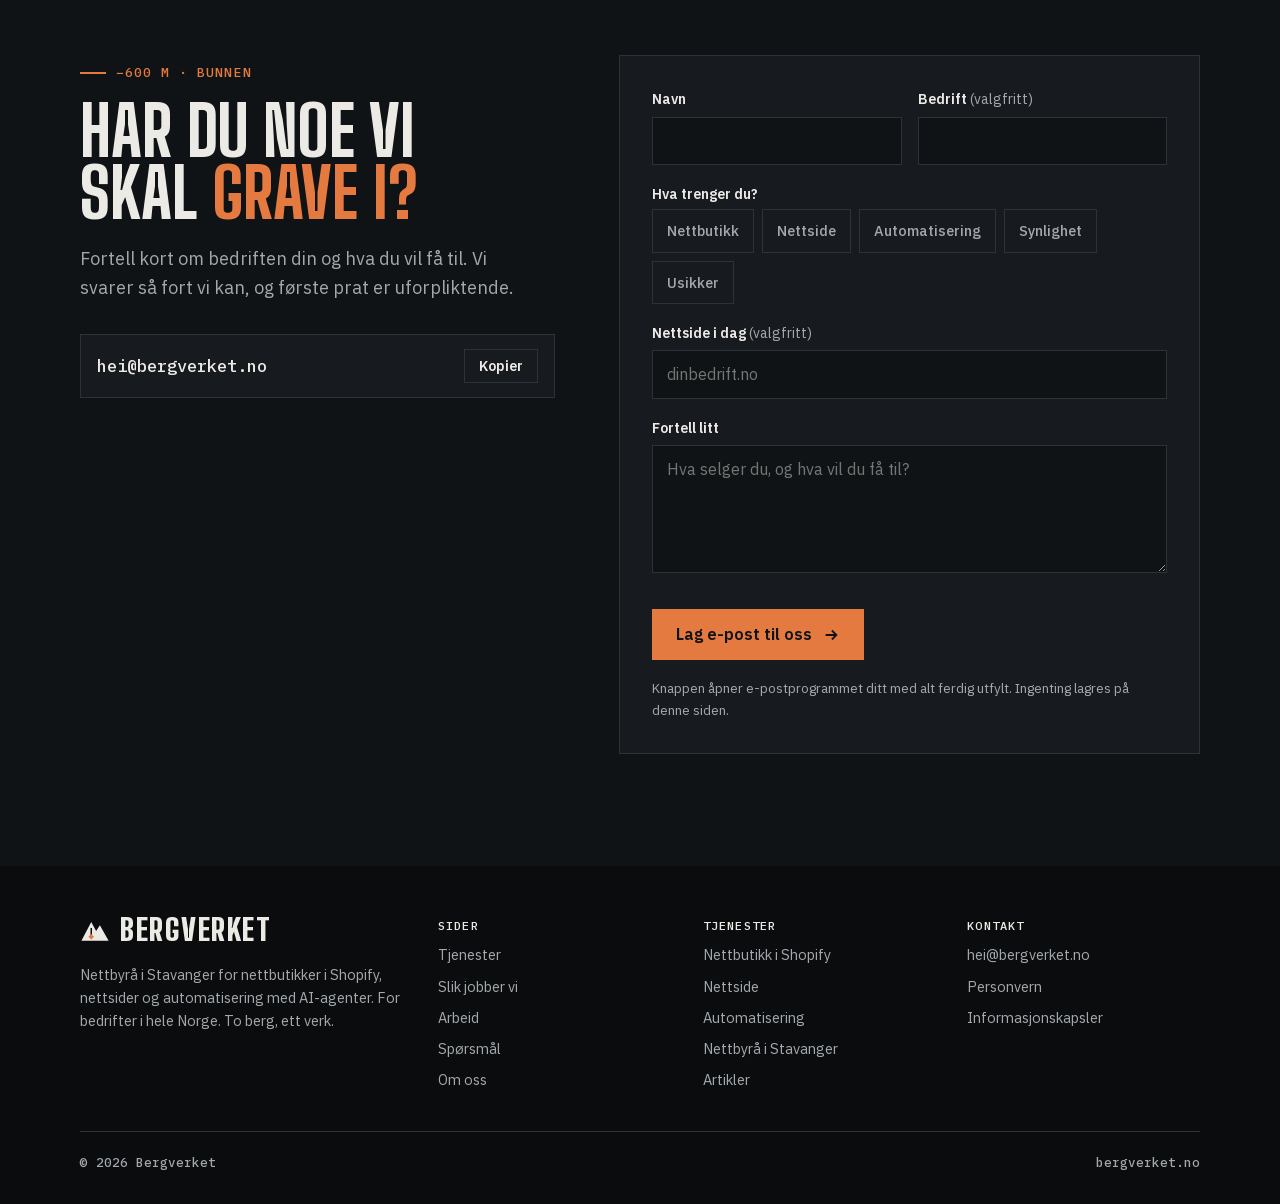
==== commit 2d6b805b: "SEO: tjenestesider, Stavanger-side og første artikkel - /nettbutikk-shopify/, /nettside/, /automatis" ====
--- a/index.html
+++ b/index.html
@@ -97,7 +97,8 @@
             "itemOffered": {
               "@type": "Service",
               "name": "Nettbutikk i Shopify",
-              "description": "Oppsett, tema og design, import av varer, betaling, frakt og vilkår på norsk, og opplæring."
+              "description": "Oppsett, tema og design, import av varer, betaling, frakt og vilkår på norsk, og opplæring.",
+              "url": "https://bergverket.no/nettbutikk-shopify/"
             }
           },
           {
@@ -105,7 +106,8 @@
             "itemOffered": {
               "@type": "Service",
               "name": "Nettside",
-              "description": "Rask og mobilvennlig nettside som er lett å finne i Google."
+              "description": "Rask og mobilvennlig nettside som er lett å finne i Google.",
+              "url": "https://bergverket.no/nettside/"
             }
           },
           {
@@ -113,7 +115,8 @@
             "itemOffered": {
               "@type": "Service",
               "name": "Automatisering med AI-agenter",
-              "description": "Agenter som skriver produkttekster, legger inn varer, sjekker butikken og lager ukesrapporter."
+              "description": "Agenter som skriver produkttekster, legger inn varer, sjekker butikken og lager ukesrapporter.",
+              "url": "https://bergverket.no/automatisering/"
             }
           },
           {
@@ -437,6 +440,7 @@
             <li>Betaling, frakt, vilkår og e-poster på norsk</li>
             <li>Opplæring, så du kan drive den selv</li>
           </ul>
+          <a class="more" href="/nettbutikk-shopify/">Les mer om nettbutikk i Shopify</a>
         </article>
         <article class="svc">
           <div class="svc__top">
@@ -451,6 +455,7 @@
             <li>Tekster som sier det viktigste kort</li>
             <li>Lett å oppdatere</li>
           </ul>
+          <a class="more" href="/nettside/">Les mer om nettsider</a>
         </article>
         <article class="svc">
           <div class="svc__top">
@@ -465,6 +470,7 @@
             <li>Sjekk av feil, tomme varer og døde lenker</li>
             <li>Tilpasset akkurat din butikk</li>
           </ul>
+          <a class="more" href="/automatisering/">Les mer om AI-agenter</a>
         </article>
         <article class="svc">
           <div class="svc__top">
@@ -776,6 +782,16 @@
         </ul>
       </div>
       <div>
+        <h2 class="foot-h">Tjenester</h2>
+        <ul>
+          <li><a href="/nettbutikk-shopify/">Nettbutikk i Shopify</a></li>
+          <li><a href="/nettside/">Nettside</a></li>
+          <li><a href="/automatisering/">Automatisering</a></li>
+          <li><a href="/nettbyra-stavanger/">Nettbyrå i Stavanger</a></li>
+          <li><a href="/artikler/">Artikler</a></li>
+        </ul>
+      </div>
+      <div>
         <h2 class="foot-h">Kontakt</h2>
         <ul>
           <li><a href="mailto:hei@bergverket.no">hei@bergverket.no</a></li>
--- a/assets/site.css
+++ b/assets/site.css
@@ -381,3 +381,19 @@
   .top, .gauge, .form, .menu-btn, .consent { display: none !important; }
   .dark, .foot { background: #fff !important; color: #000 !important; }
 }
+
+/* Undersider (tjenester og artikler) */
+.crumbs { font-family: var(--mono); font-size: 13px; color: var(--muted); margin-bottom: 22px; display: flex; flex-wrap: wrap; gap: 6px; }
+.crumbs a { color: inherit; }
+.page .lead { max-width: 60ch; color: var(--ink); margin-bottom: 8px; }
+.page ol { padding-left: 1.3em; display: grid; gap: 8px; }
+.page .ticks a, .page p a { color: var(--ore); }
+.page .faq { margin-top: 12px; }
+.cta-box { margin-top: 56px; padding: 28px; border: 2px solid var(--ink); }
+.cta-box h2 { margin-top: 0 !important; }
+.cta-box .btn { margin: 6px 8px 0 0; }
+.related { margin-top: 48px; }
+.related h2 { font-size: 22px !important; }
+.foot .grid:has(> :nth-child(4)) { grid-template-columns: 1.4fr 1fr 1fr 1fr; }
+@media (max-width: 760px) { .foot .grid:has(> :nth-child(4)) { grid-template-columns: 1fr 1fr; } }
+.svc .more { display: inline-block; margin-top: 16px; font-weight: 600; color: var(--ore); text-underline-offset: 3px; }
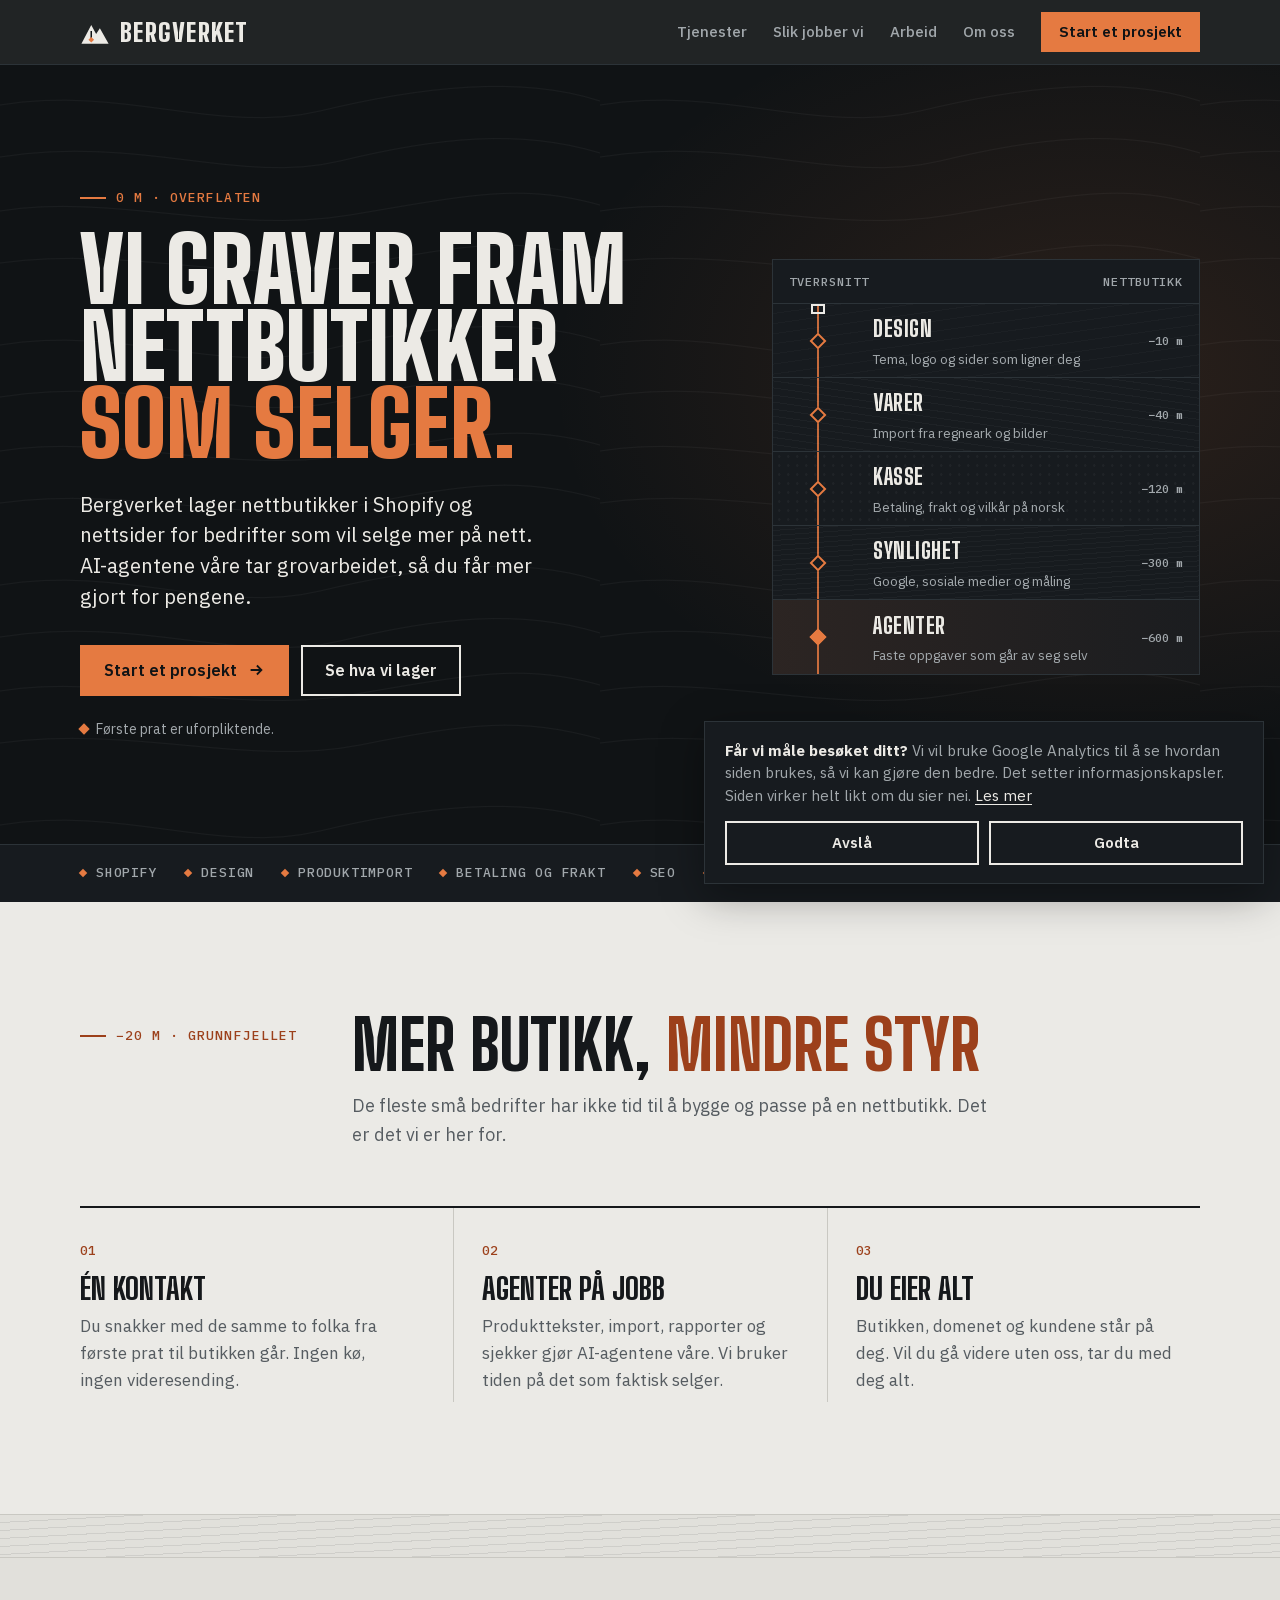
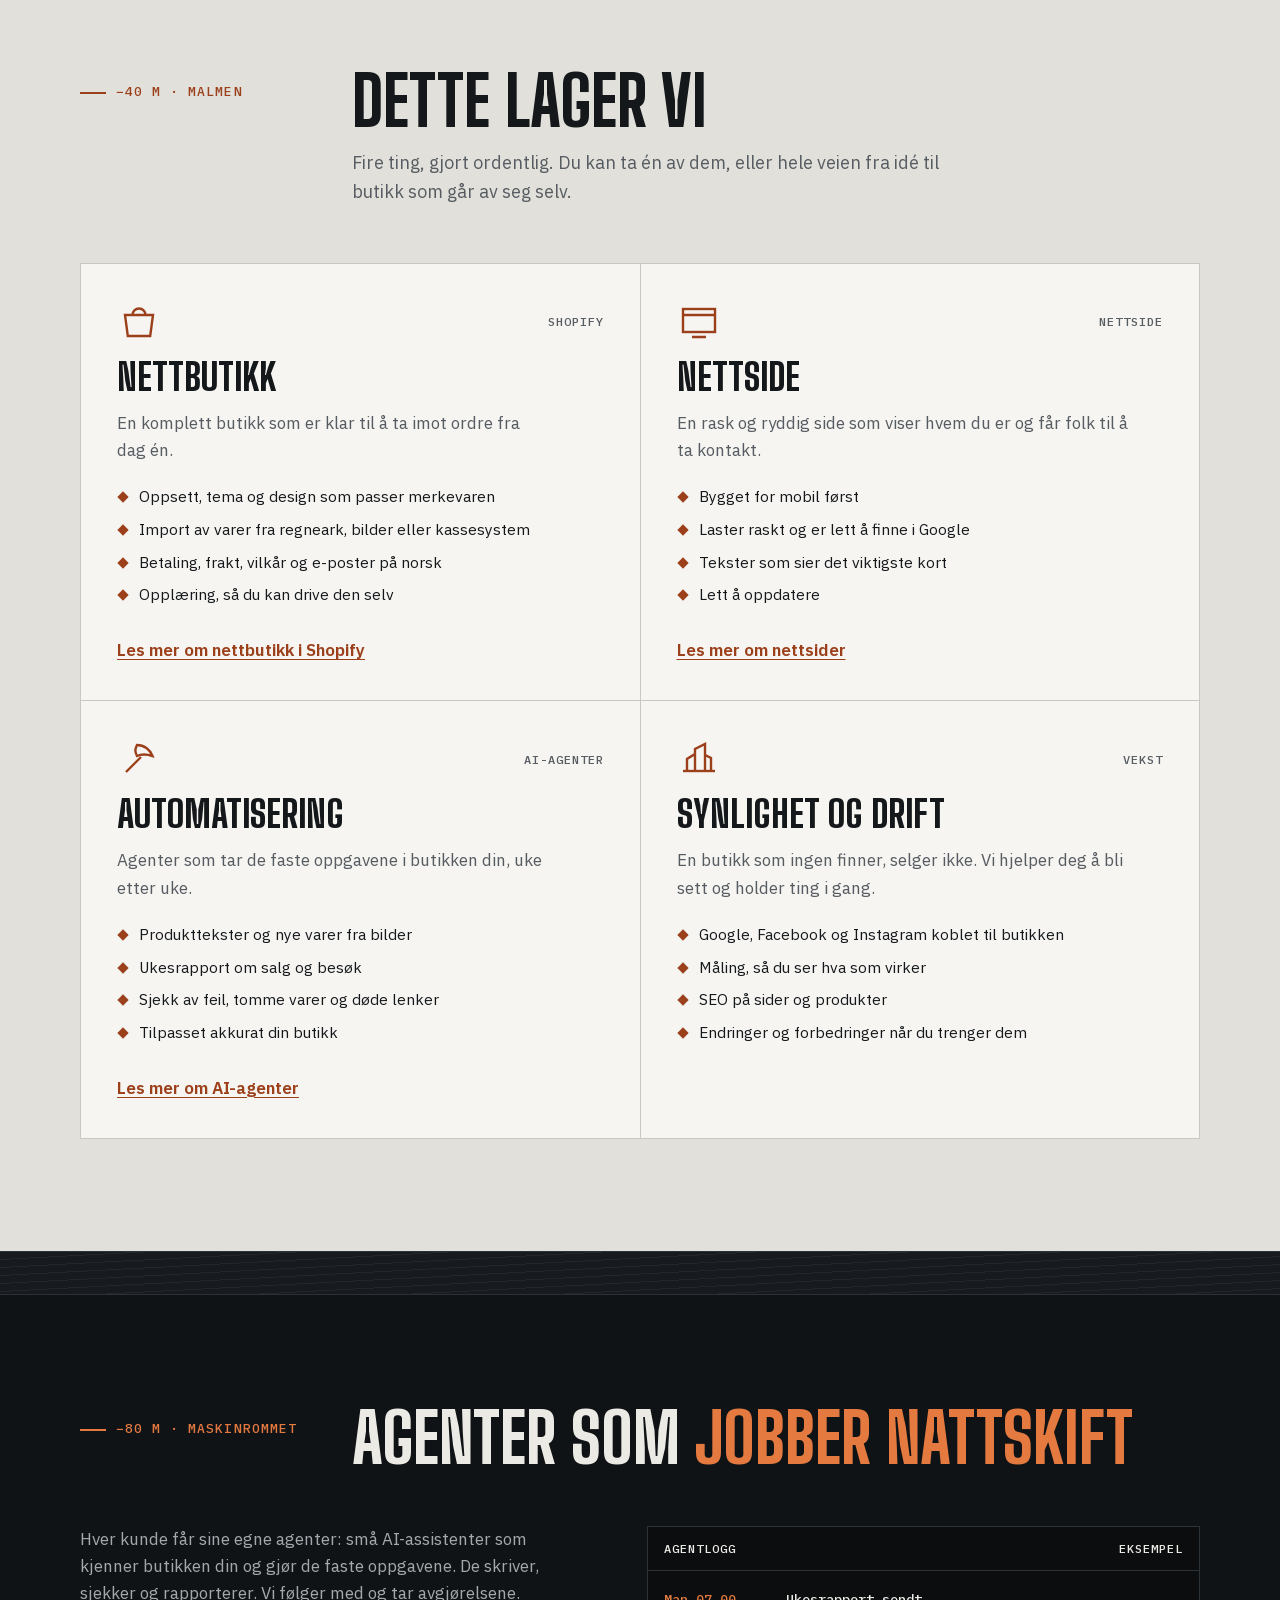
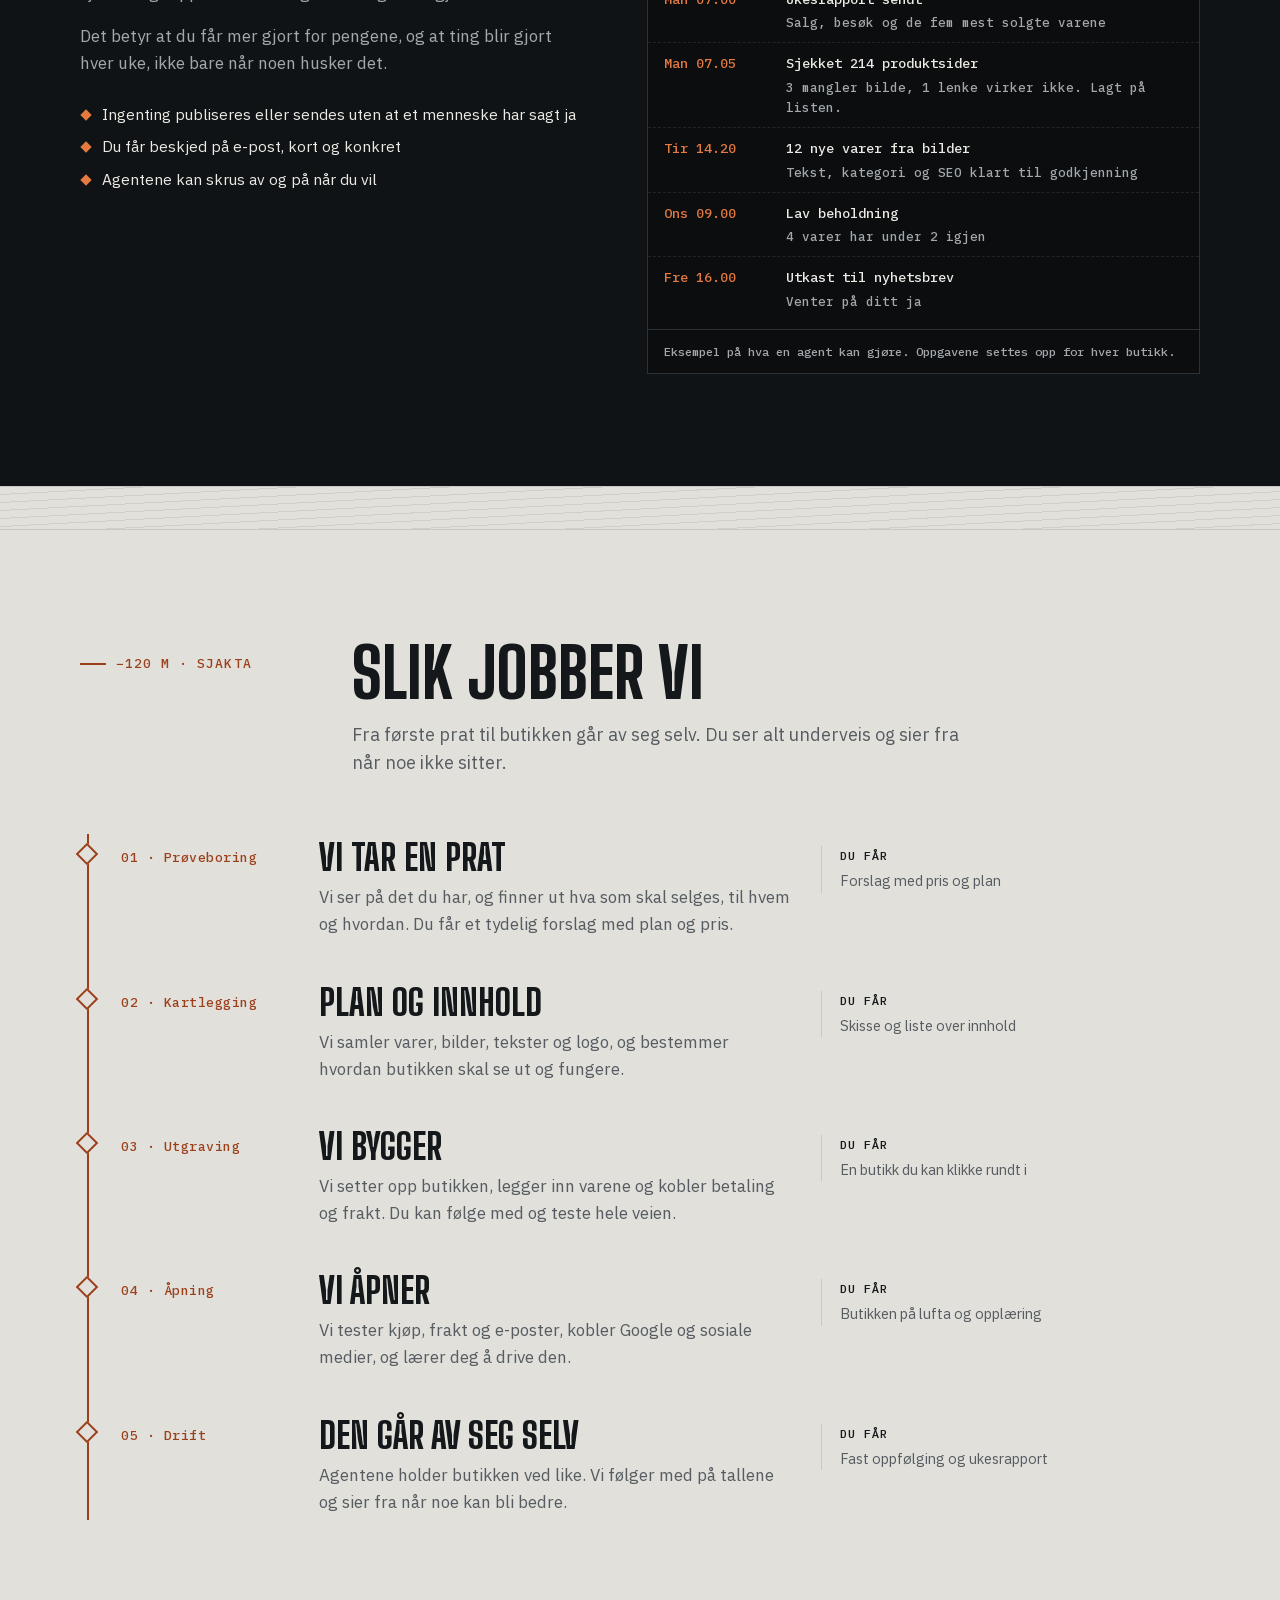
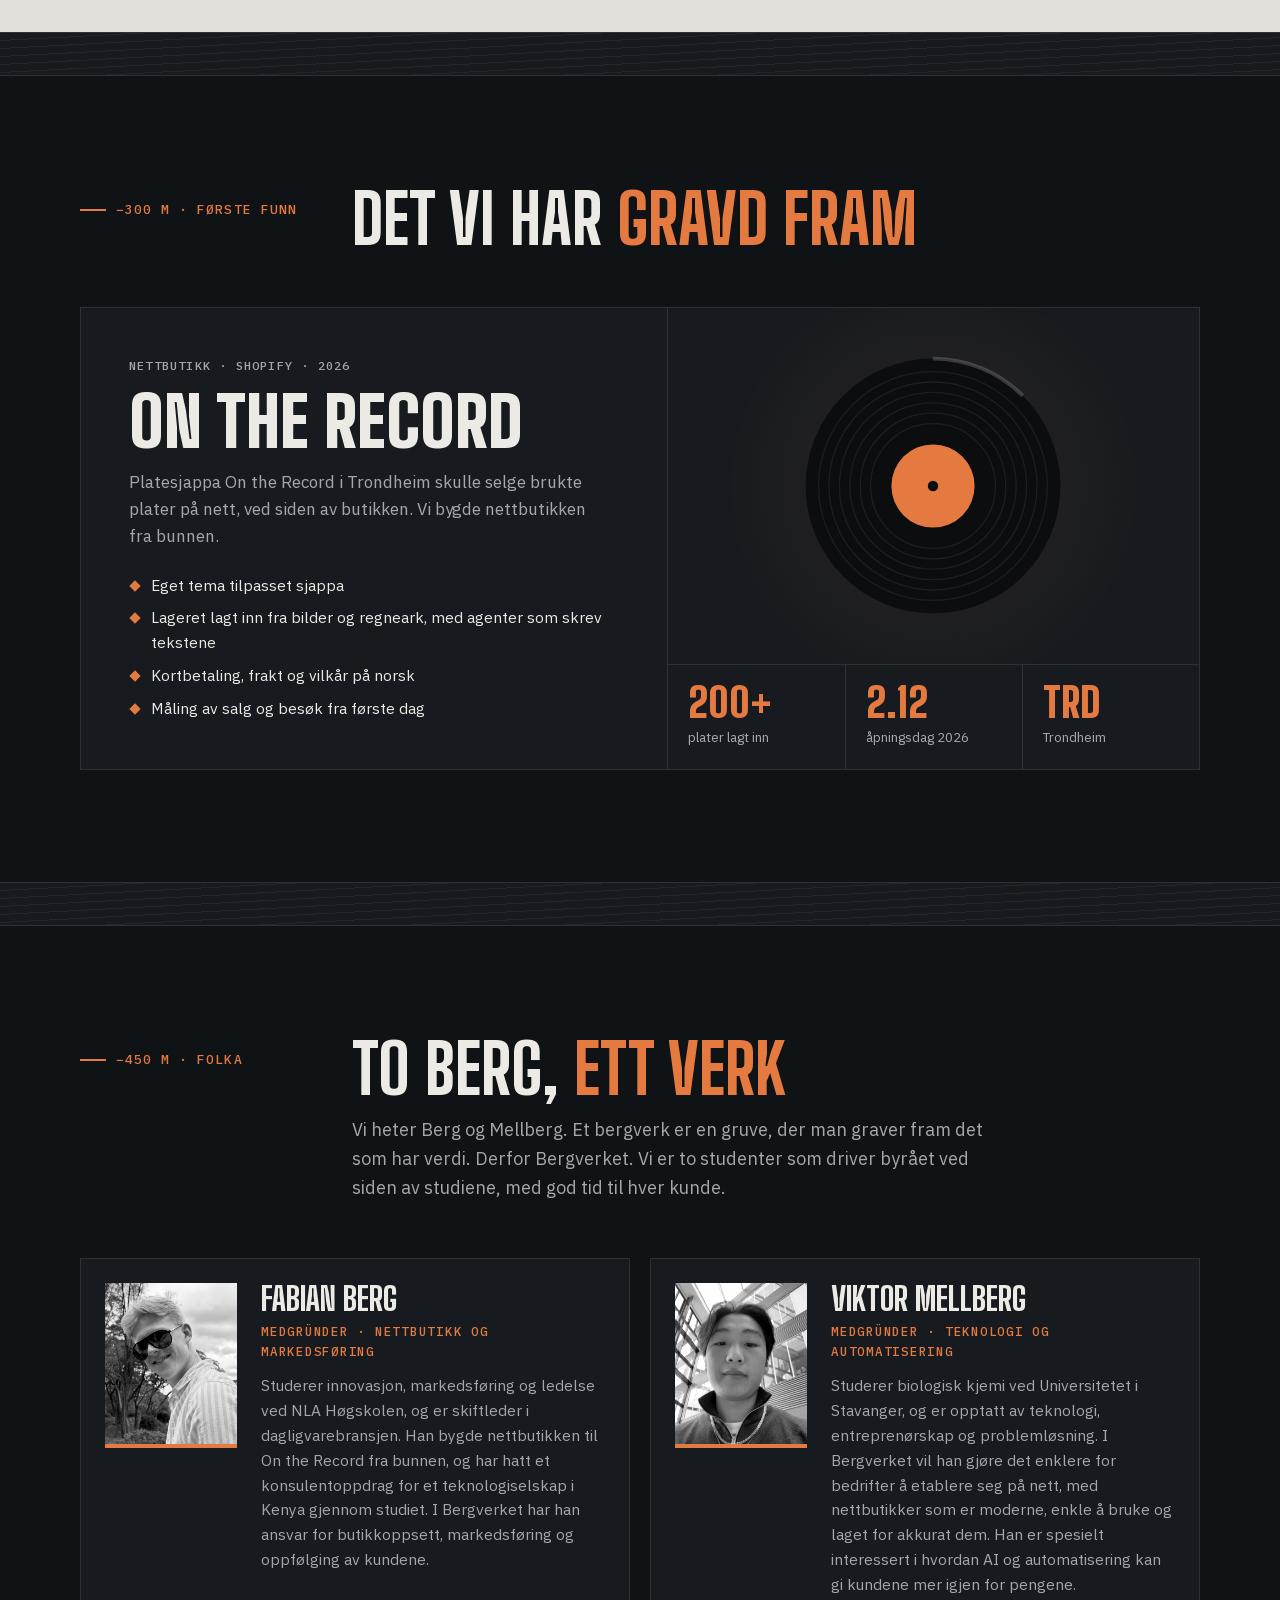
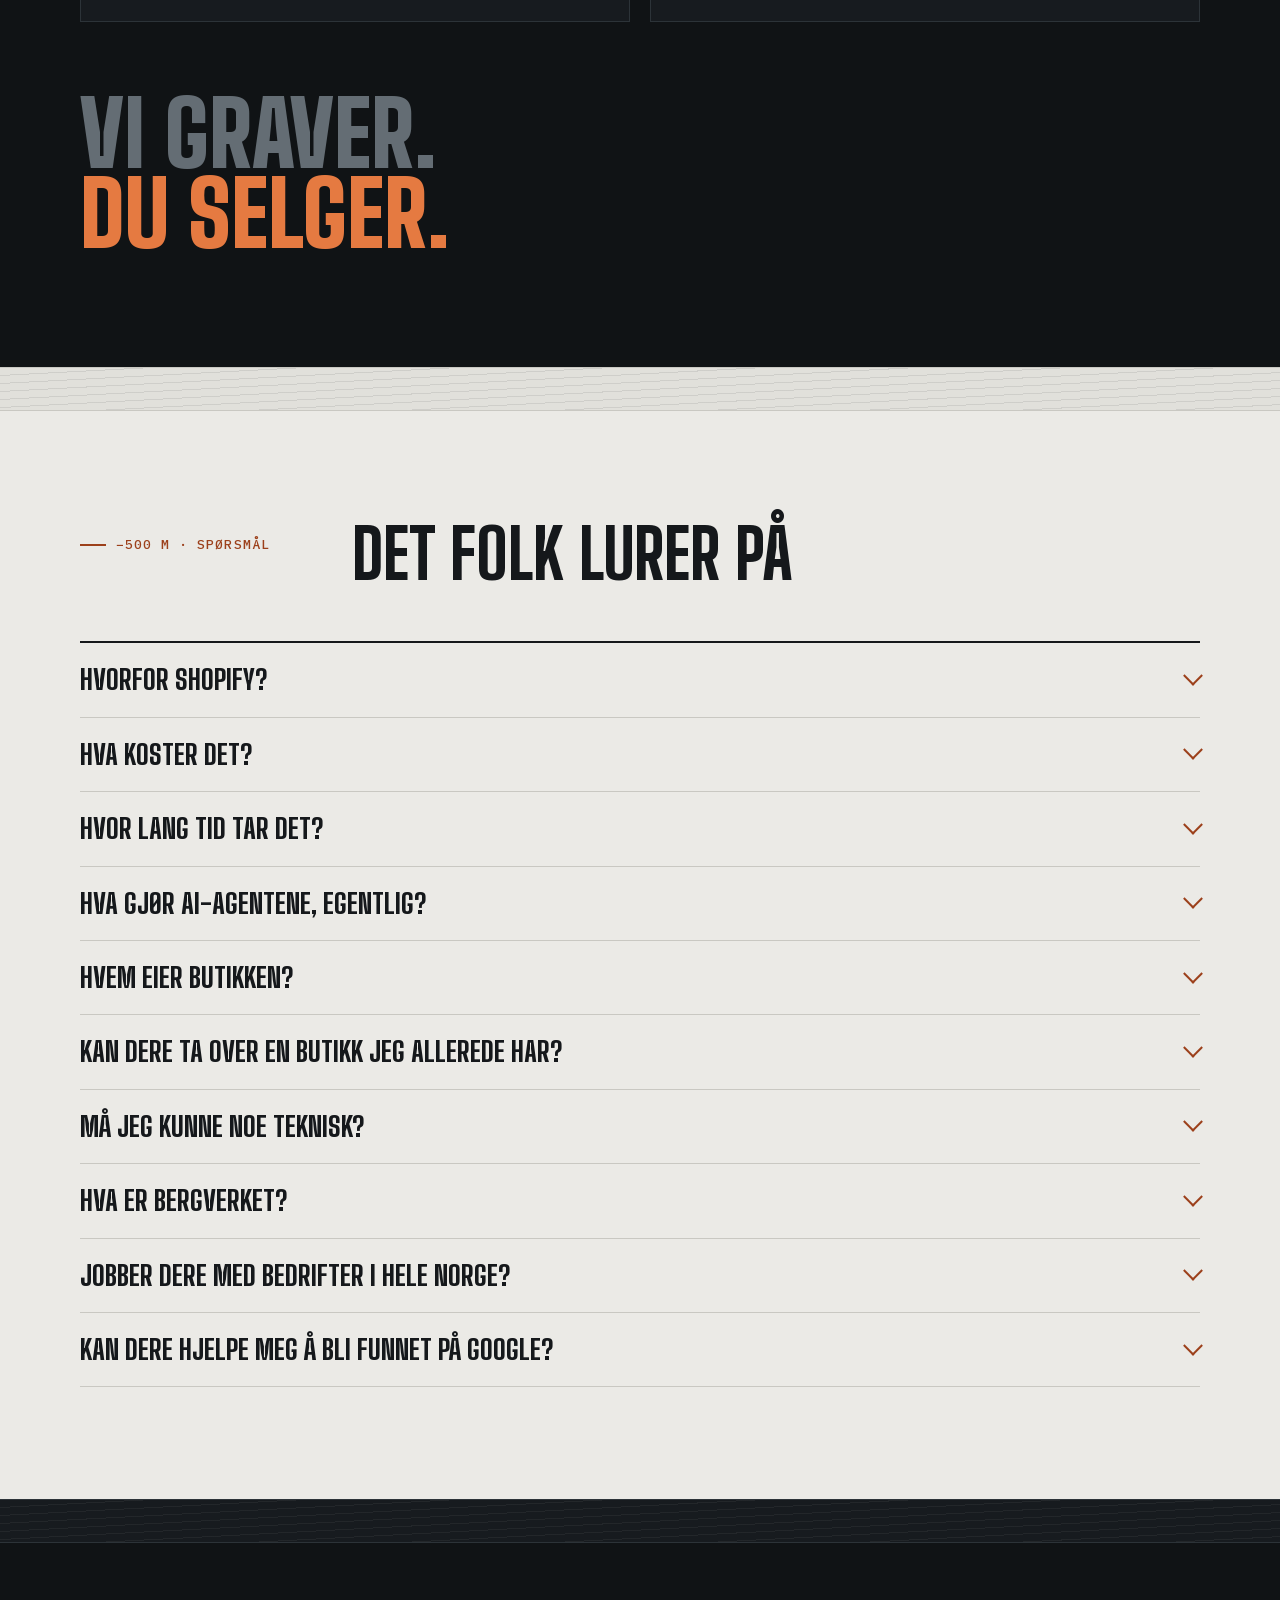
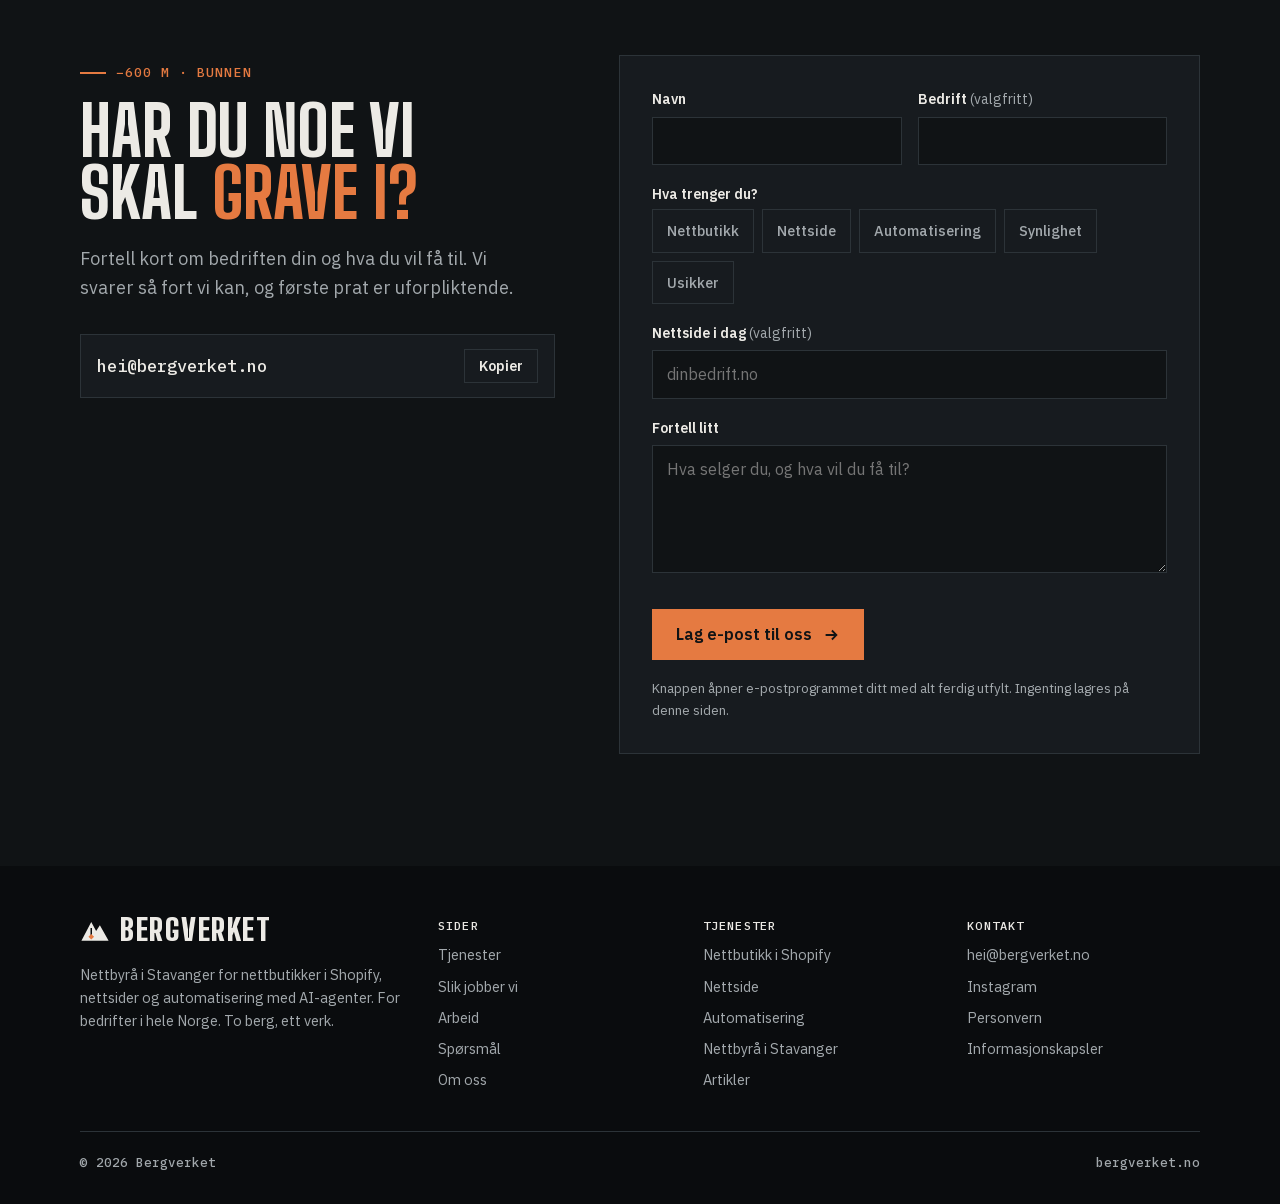
==== commit 7401e49a: "Instagram: sameAs i schema, lenke i footer og llms.txt Co-Authored-By: Claude Opus 5.5 <noreply@anth" ====
--- a/index.html
+++ b/index.html
@@ -43,6 +43,7 @@
       "logo": "https://bergverket.no/icon-512.png",
       "image": "https://bergverket.no/assets/og.jpg",
       "email": "hei@bergverket.no",
+      "sameAs": ["https://www.instagram.com/bergverket.no/"],
       "slogan": "Vi graver fram nettbutikker som selger.",
       "description": "Bergverket er et nettbyrå i Stavanger som lager nettbutikker i Shopify, nettsider og automatisering med AI-agenter for små bedrifter i hele Norge.",
       "foundingDate": "2026",
@@ -795,6 +796,7 @@
         <h2 class="foot-h">Kontakt</h2>
         <ul>
           <li><a href="mailto:hei@bergverket.no">hei@bergverket.no</a></li>
+          <li><a href="https://www.instagram.com/bergverket.no/" rel="me noopener">Instagram</a></li>
           <li><a href="personvern.html">Personvern</a></li>
           <li><button type="button" class="linkbtn" data-samtykke>Informasjonskapsler</button></li>
         </ul>
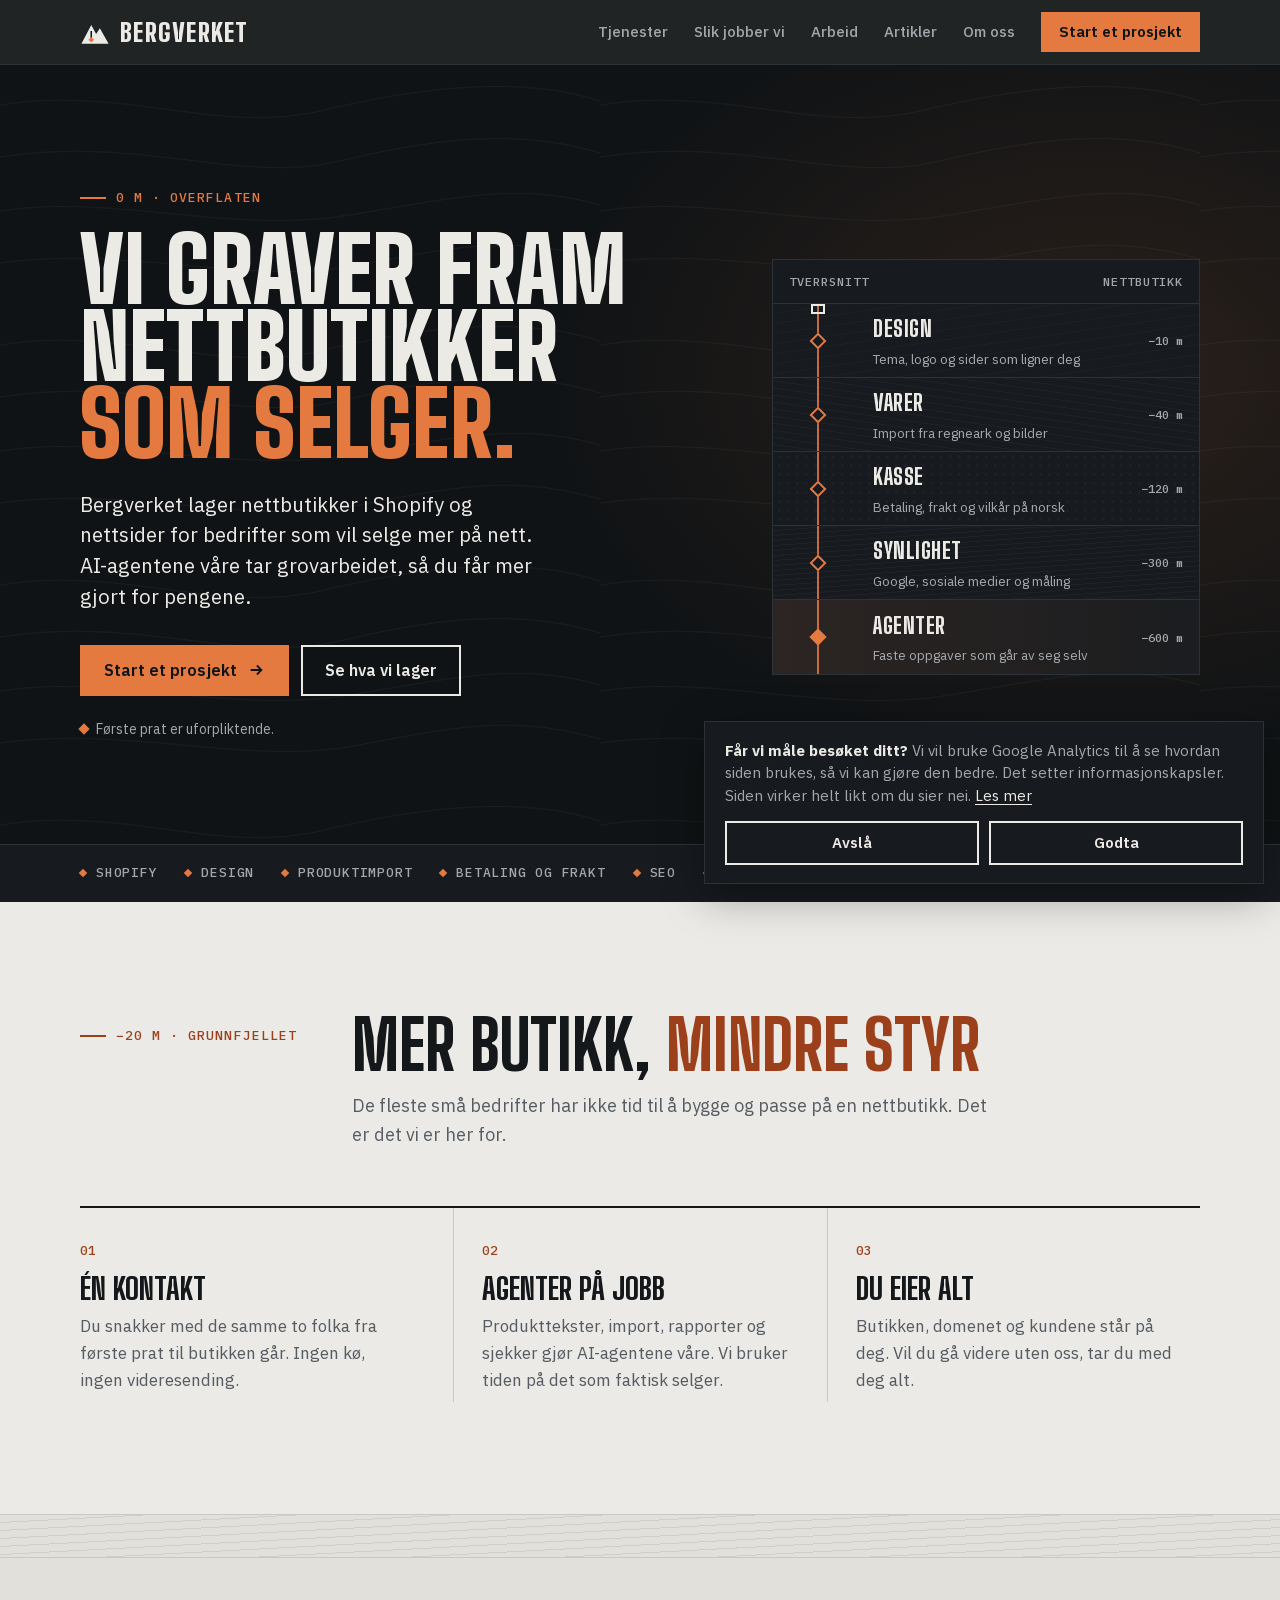
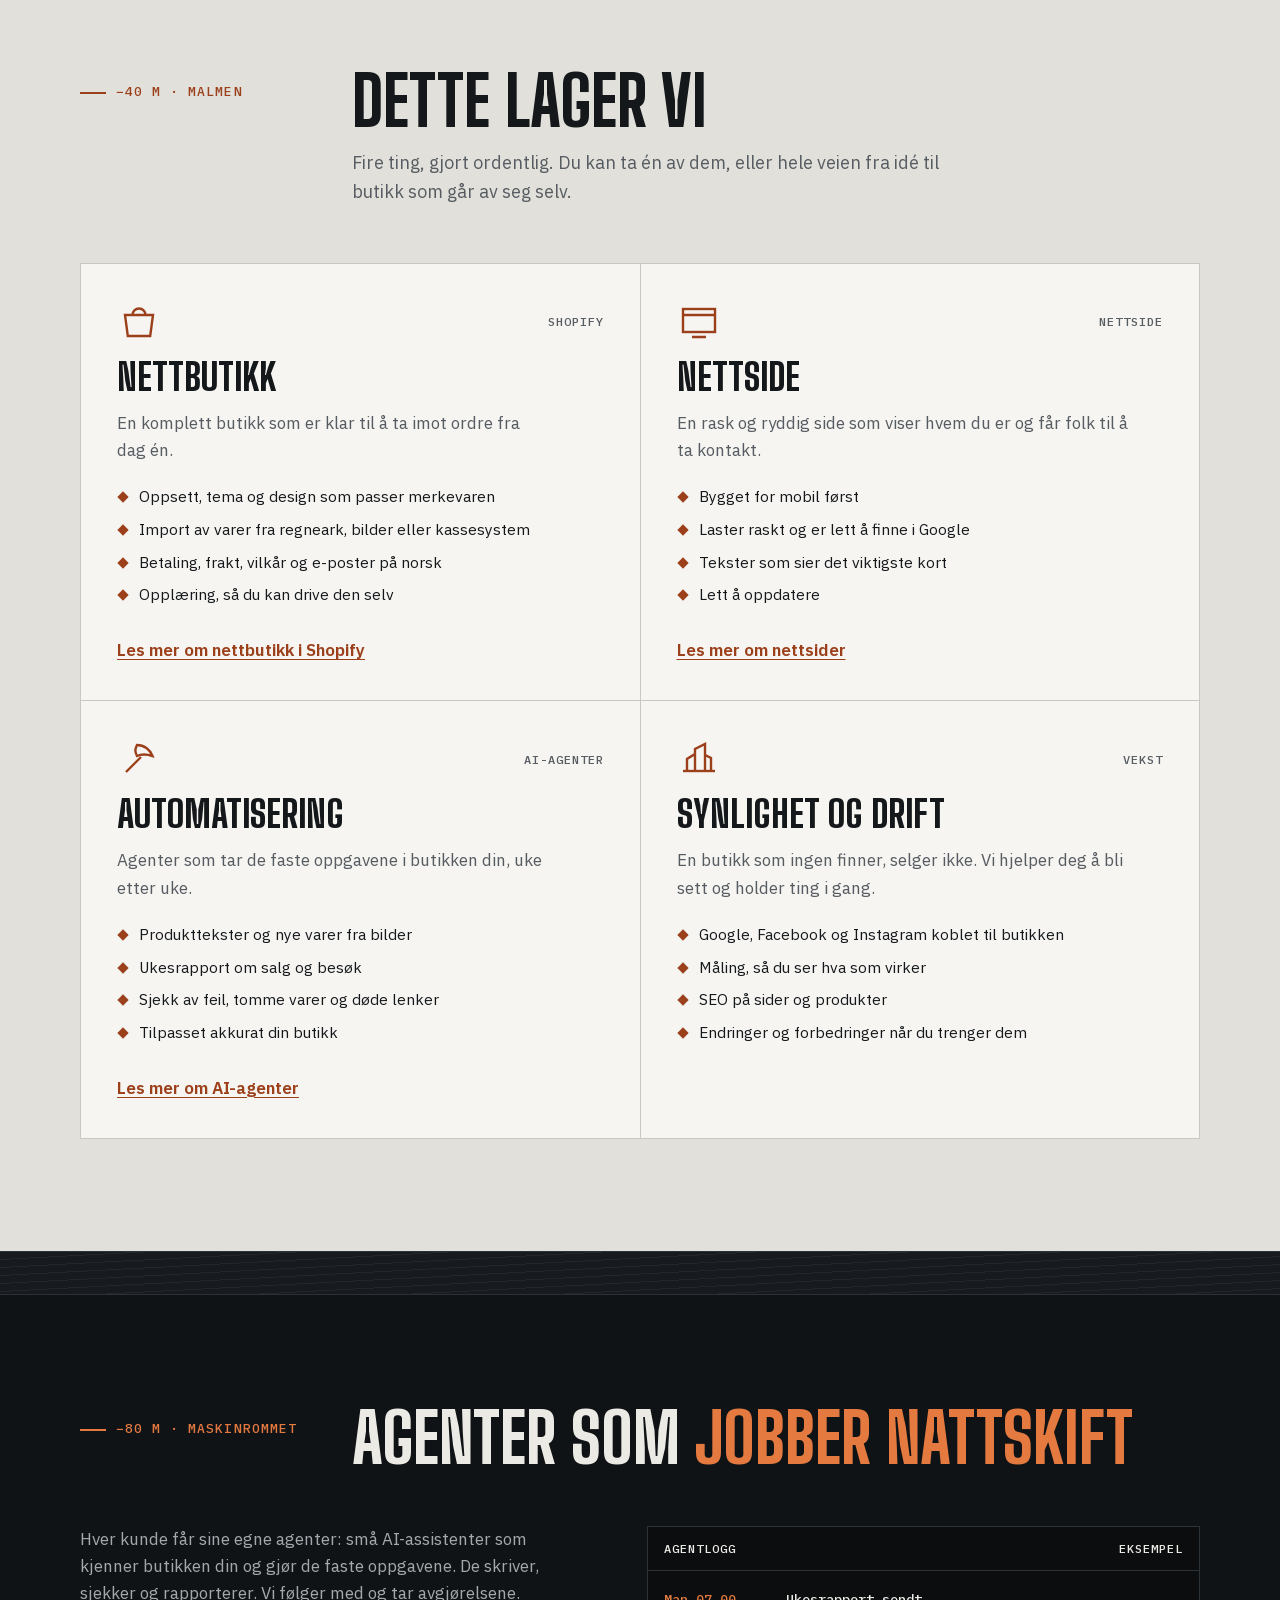
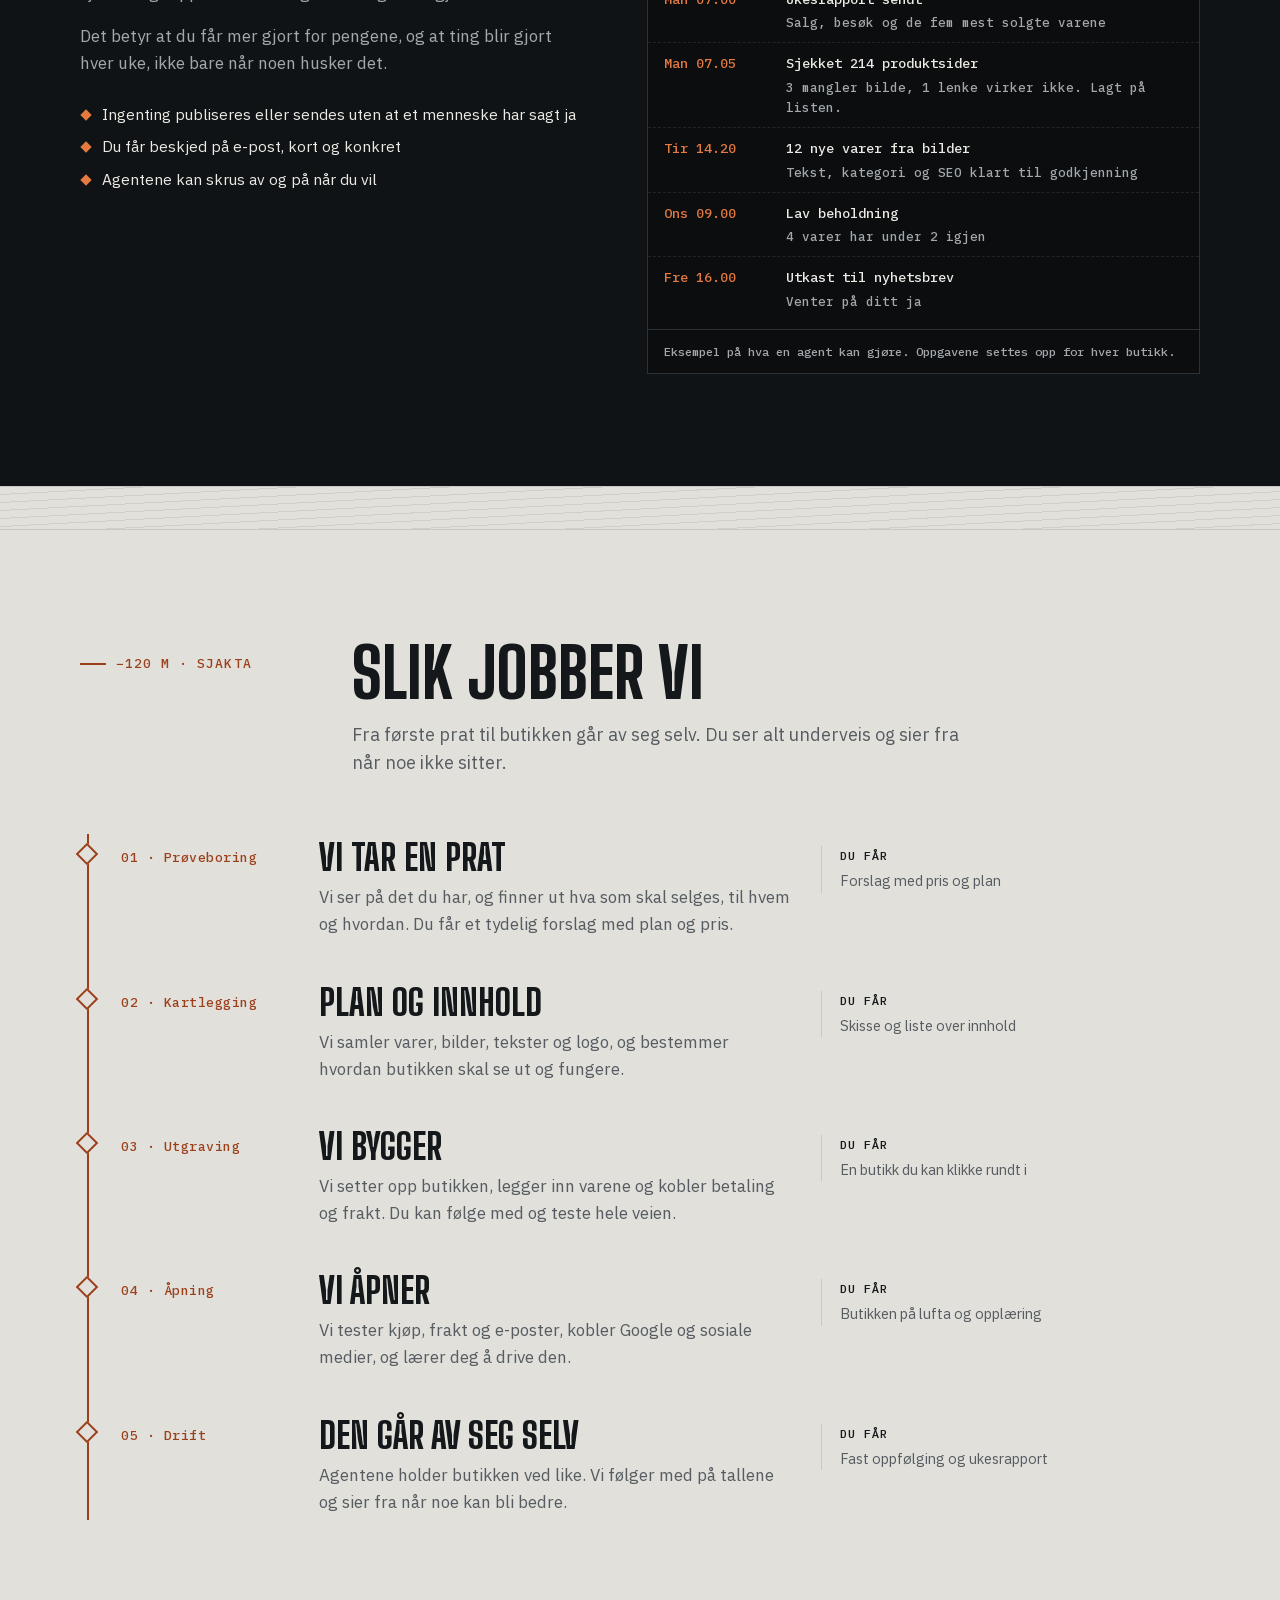
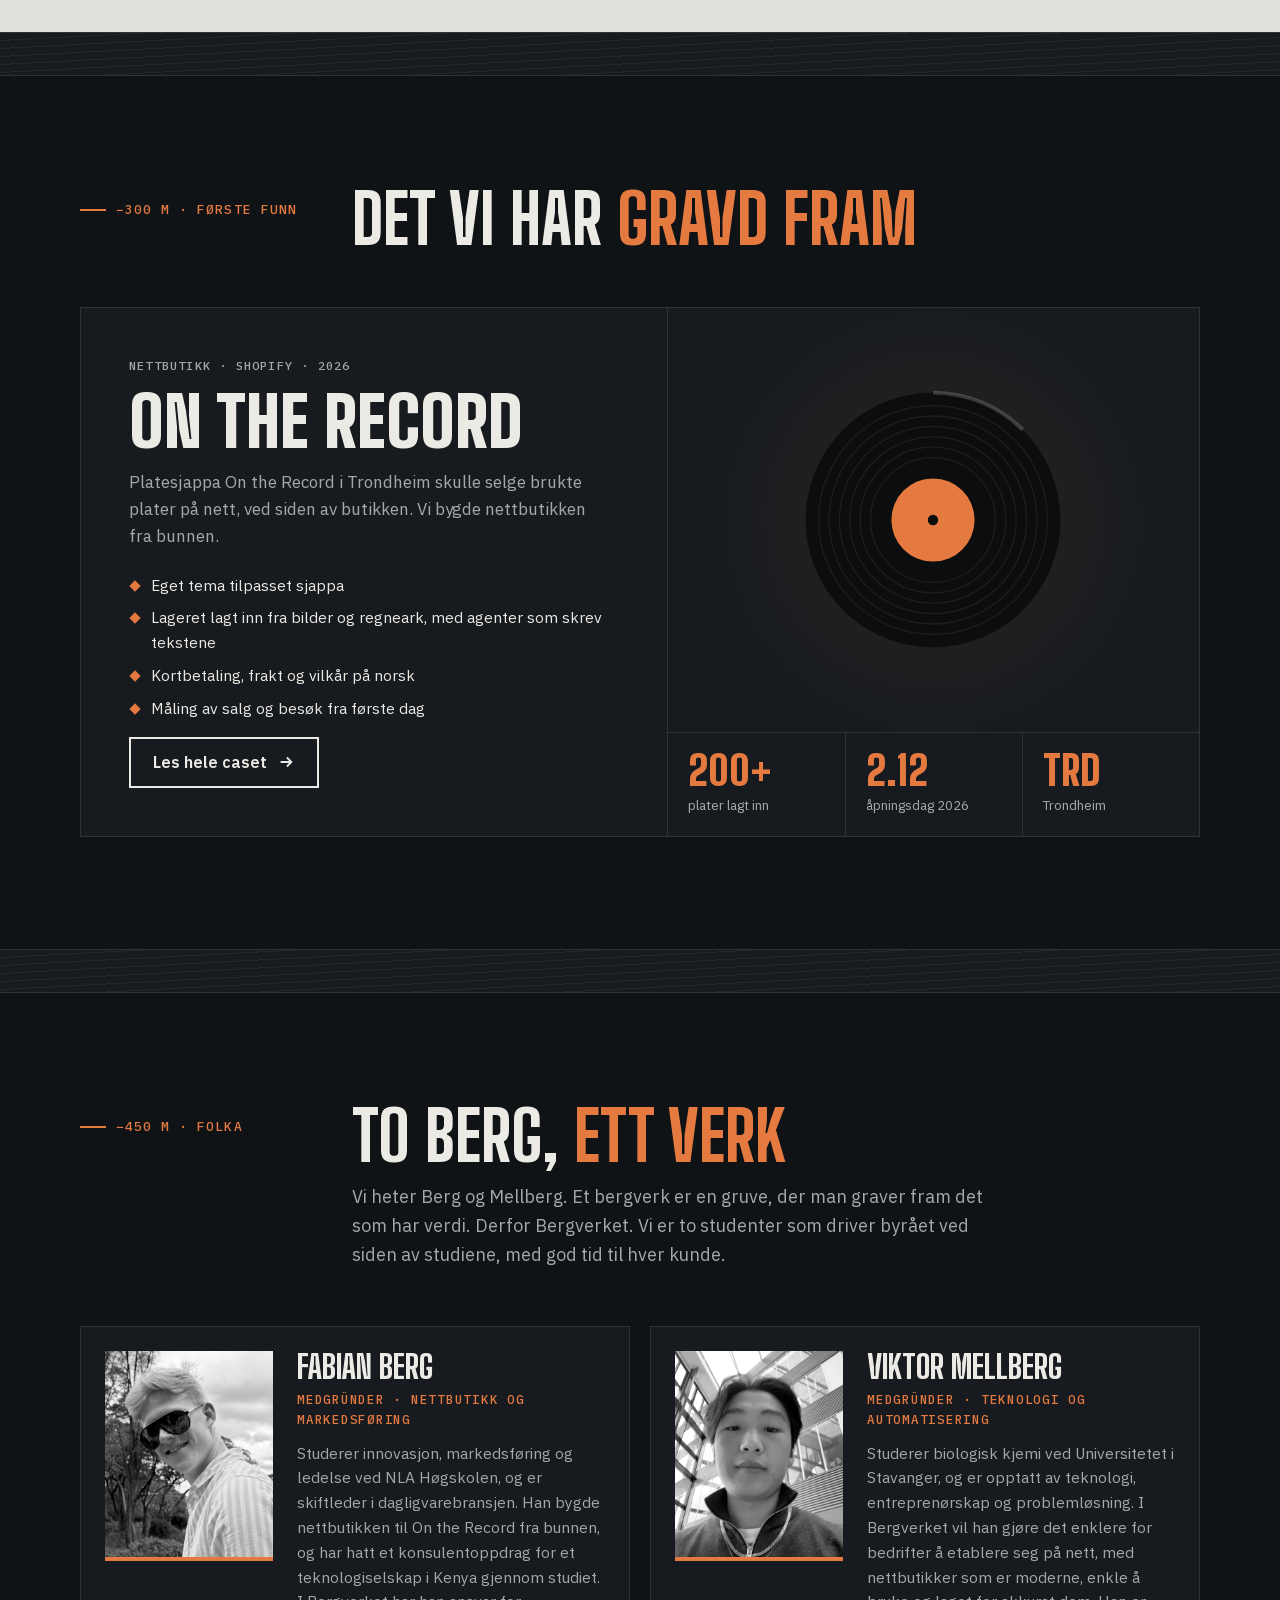
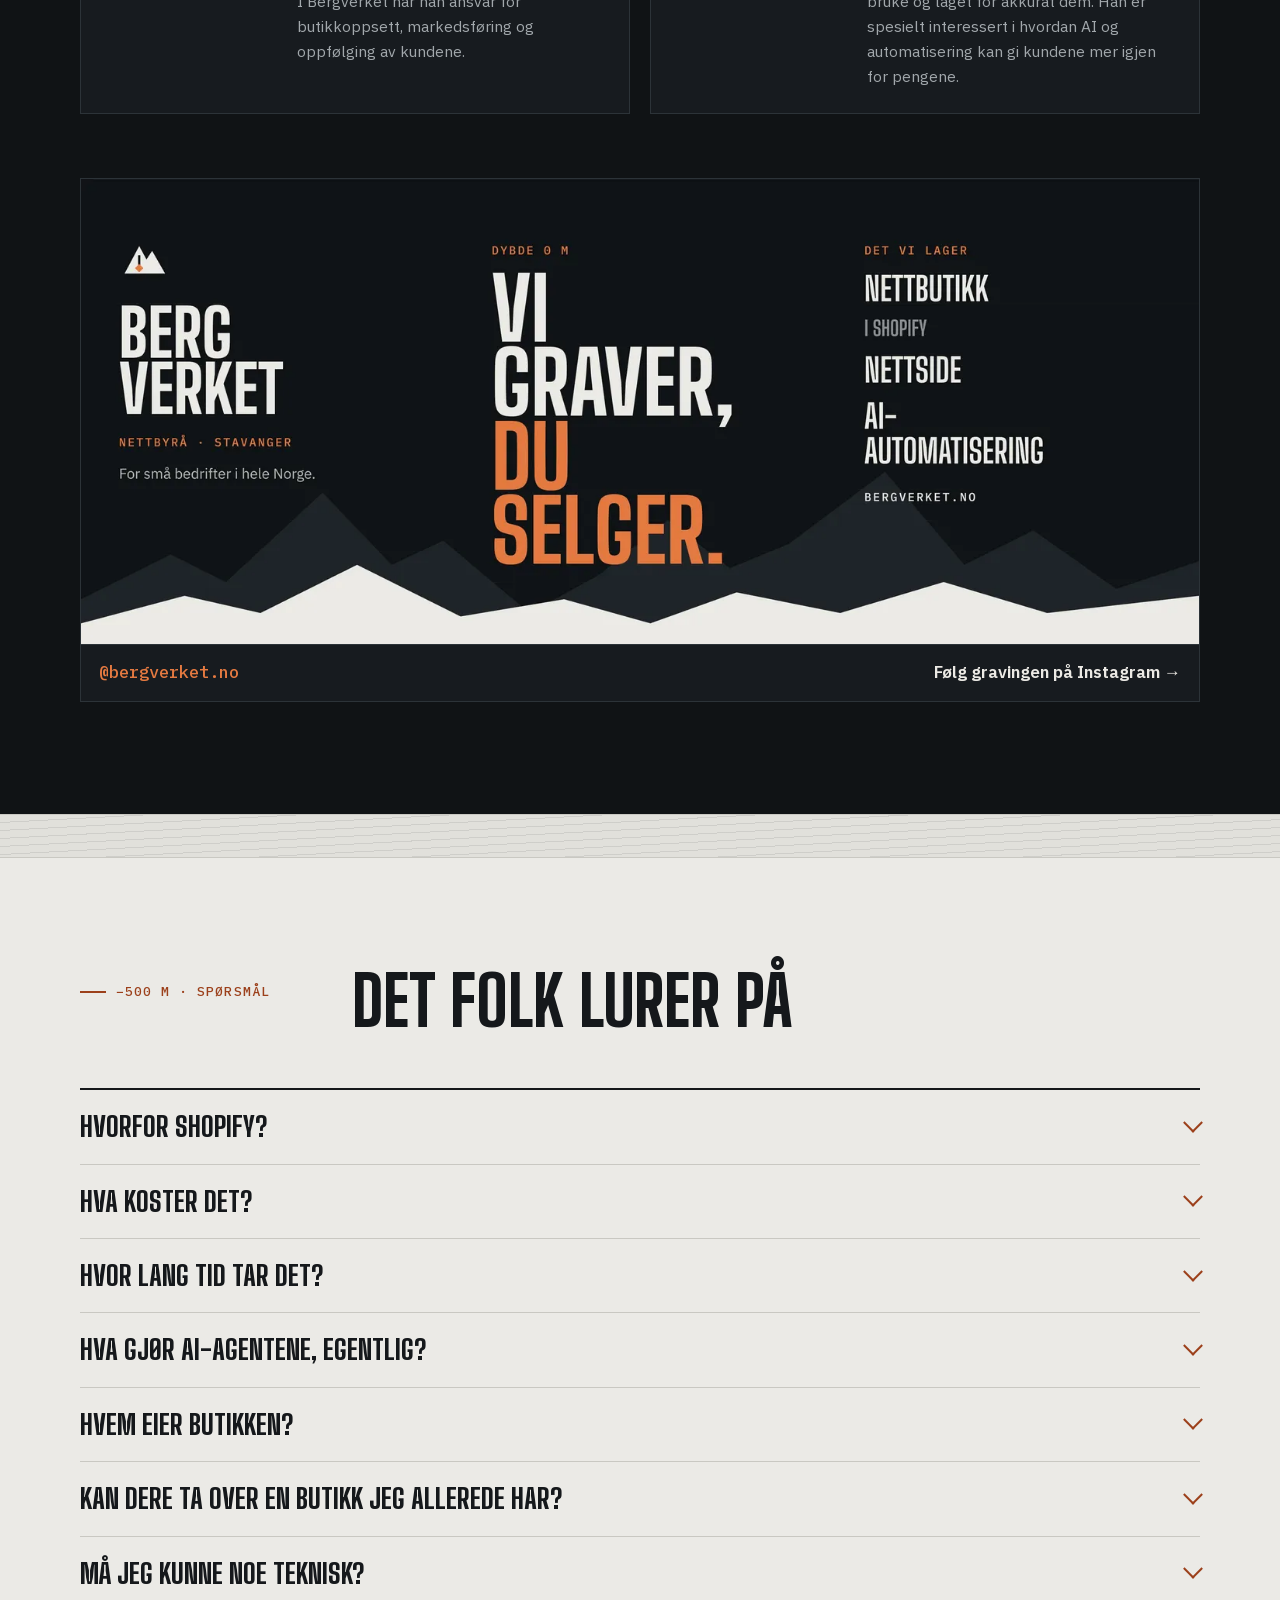
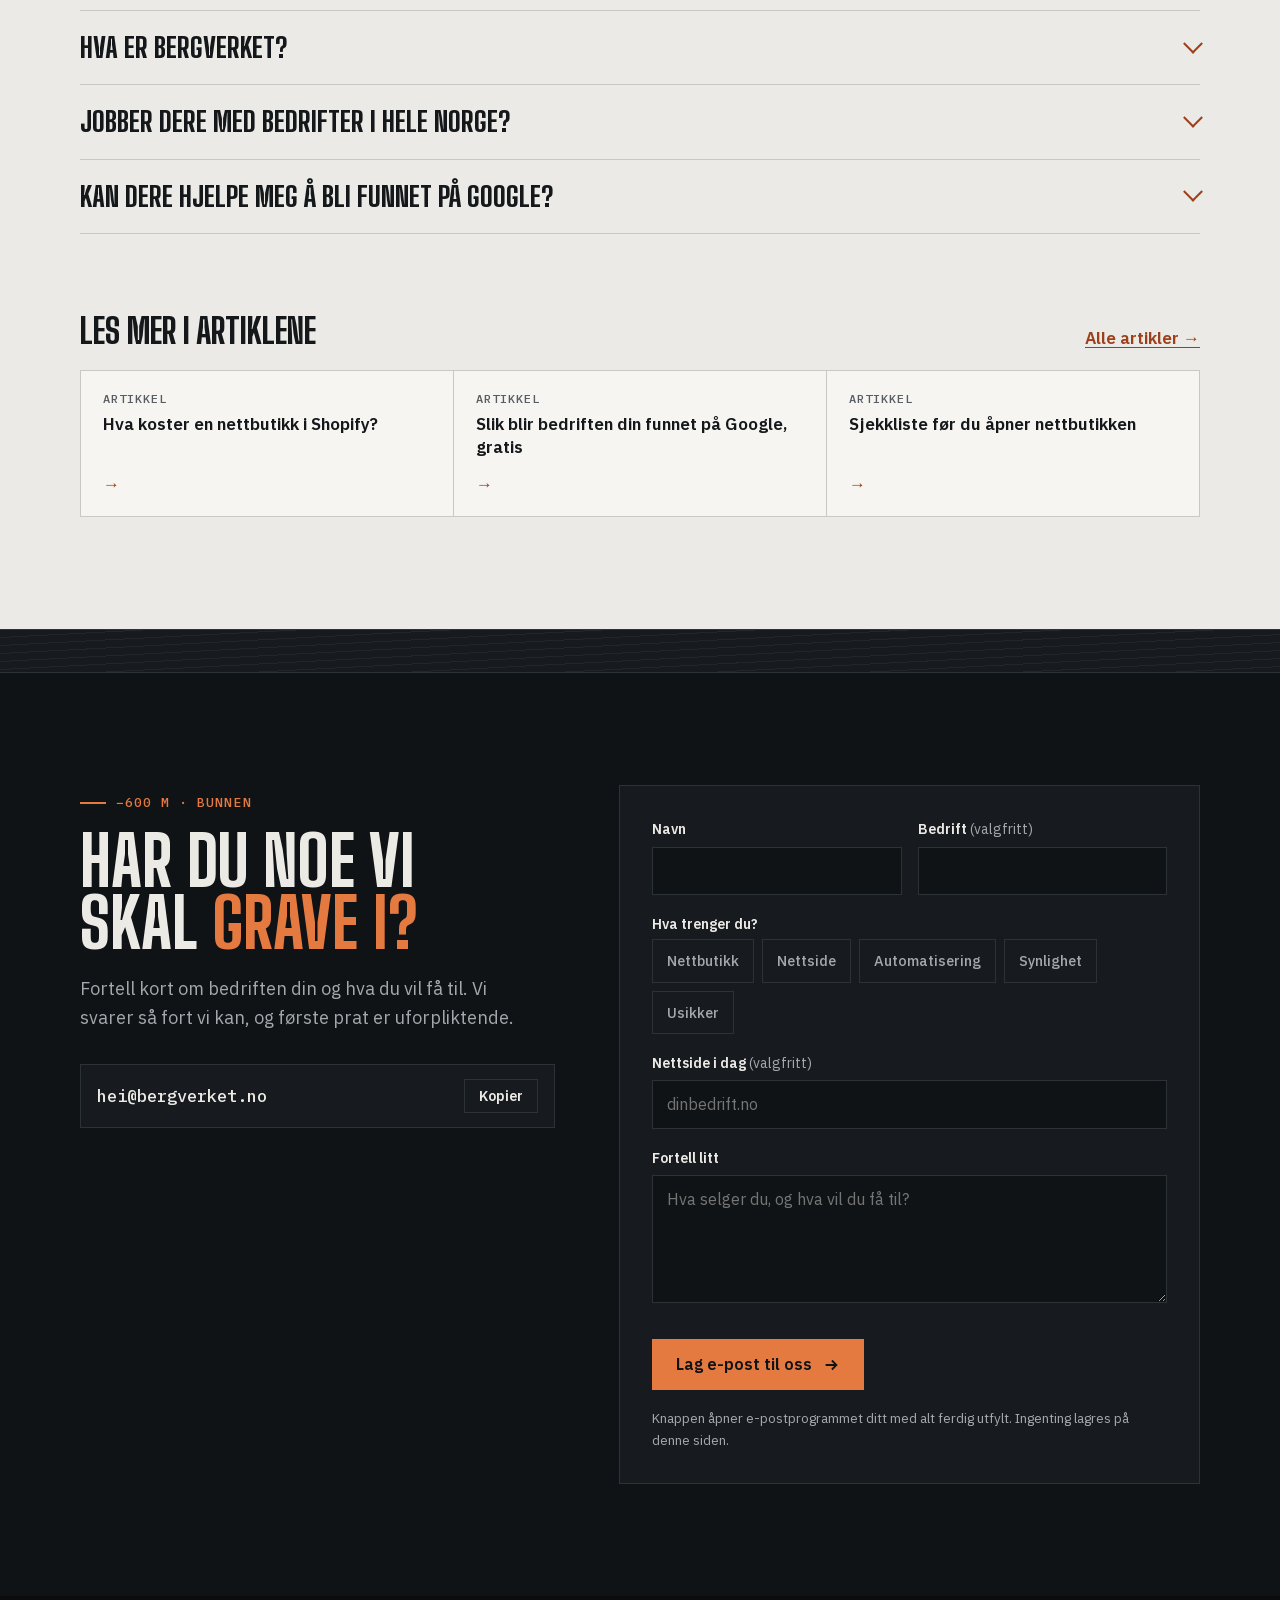
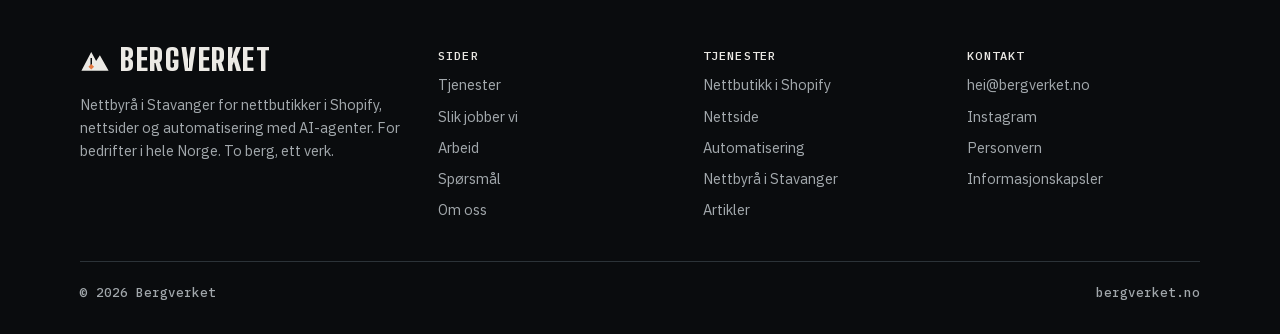
==== commit b5aee1d6: "Nettsiden runde 2: case-side, nytt utseende på undersider, Instagram og artikler på forsiden - Ny si" ====
--- a/index.html
+++ b/index.html
@@ -333,6 +333,7 @@
       <a href="#tjenester">Tjenester</a>
       <a href="#slik">Slik jobber vi</a>
       <a href="#arbeid" data-needs="arbeid">Arbeid</a>
+      <a href="/artikler/">Artikler</a>
       <a href="#oss">Om oss</a>
       <a class="btn btn--ore" href="#kontakt">Start et prosjekt</a>
     </nav>
@@ -592,6 +593,8 @@
             <li>Kortbetaling, frakt og vilkår på norsk</li>
             <li>Måling av salg og besøk fra første dag</li>
           </ul>
+          <p class="case__more"><a class="btn btn--ghost" href="/arbeid/on-the-record/">Les hele caset
+            <svg viewBox="0 0 20 20" fill="none" stroke="currentColor" stroke-width="2" aria-hidden="true"><path d="M4 10h11M11 5l5 5-5 5"/></svg></a></p>
         </div>
         <div class="case__side">
           <div class="record" aria-hidden="true">
@@ -638,7 +641,13 @@
           </div>
         </article>
       </div>
-      <p class="motto" aria-hidden="true">Vi graver.<br><em>Du selger.</em></p>
+      <a class="ig reveal" href="https://www.instagram.com/bergverket.no/" rel="me noopener">
+        <picture>
+          <source srcset="assets/instagram/banner.webp" type="image/webp">
+          <img src="assets/instagram/banner.jpg" alt="Bergverket på Instagram: Vi graver, du selger. Nettbutikk i Shopify, nettside og AI-automatisering." width="1440" height="600" loading="lazy" decoding="async">
+        </picture>
+        <span class="ig__bar"><span class="ig__at">@bergverket.no</span><span>Følg gravingen på Instagram <span aria-hidden="true">→</span></span></span>
+      </a>
     </div>
   </section>
 
@@ -693,6 +702,16 @@
           <div class="a"><p>Ja. Alt vi lager får SEO på sider og produkter, raske sider og riktig oppsett for Google. Vi kan også koble Google, Facebook og Instagram til butikken og måle hva som virker.</p></div>
         </details>
       </div>
+      <!-- ARTIKLER-START (lages av _verktoy/lag_sider.py) -->
+      <div class="home-art reveal">
+        <div class="home-art__head"><h3>Les mer i artiklene</h3><a href="/artikler/">Alle artikler →</a></div>
+        <ul class="rel">
+          <li><a href="/artikler/hva-koster-en-nettbutikk/"><span class="rel__k">Artikkel</span>Hva koster en nettbutikk i Shopify?</a></li>
+          <li><a href="/artikler/bli-funnet-pa-google/"><span class="rel__k">Artikkel</span>Slik blir bedriften din funnet på Google, gratis</a></li>
+          <li><a href="/artikler/sjekkliste-for-nettbutikk-for-apning/"><span class="rel__k">Artikkel</span>Sjekkliste før du åpner nettbutikken</a></li>
+        </ul>
+      </div>
+      <!-- ARTIKLER-SLUTT -->
     </div>
   </section>
 
--- a/assets/site.css
+++ b/assets/site.css
@@ -240,7 +240,7 @@
 
 /* ---------- Folka ---------- */
 .duo { display: grid; grid-template-columns: repeat(2, minmax(0, 1fr)); gap: 20px; }
-.person { display: grid; grid-template-columns: 132px minmax(0, 1fr); gap: 24px; padding: 24px; border: 1px solid var(--rock-line); background: var(--rock-2); }
+.person { display: grid; grid-template-columns: 168px minmax(0, 1fr); gap: 24px; padding: 24px; border: 1px solid var(--rock-line); background: var(--rock-2); }
 .portrait { aspect-ratio: 4 / 5; background: var(--rock-3); display: grid; place-items: center; font-family: var(--display); font-weight: 900; font-size: 44px; color: var(--rock-muted); position: relative; overflow: hidden; }
 .portrait img { width: 100%; height: 100%; object-fit: cover; filter: grayscale(1) contrast(1.05); }
 .portrait::after { content: ""; position: absolute; inset: auto 0 0; height: 4px; background: var(--ore-hot); }
@@ -367,6 +367,99 @@
   .top .mark { font-size: 21px; gap: 8px; }
   .menu-btn { padding: 10px; font-size: 0; gap: 0; }
 }
+/* ---------- Forside: case-lenke, Instagram, artikler, små animasjoner ---------- */
+.case__more { margin: 8px 0 0; }
+.case__more .btn { color: var(--rock-ink); }
+.ig { display: block; margin-top: clamp(40px, 6vw, 64px); border: 1px solid var(--rock-line); text-decoration: none; overflow: hidden; background: var(--rock-2); }
+.ig img { display: block; width: 100%; height: auto; transition: transform .6s cubic-bezier(.2,.7,.2,1); }
+.ig__bar { display: flex; flex-wrap: wrap; justify-content: space-between; gap: 8px 16px; padding: 14px 18px; font-weight: 600; color: var(--rock-ink); border-top: 1px solid var(--rock-line); }
+.ig__at { font-family: var(--mono); font-weight: 500; color: var(--ore-hot); }
+.ig:hover img { transform: scale(1.02); }
+.ig:hover .ig__bar > span:last-child { color: var(--ore-hot); }
+.home-art { margin-top: clamp(48px, 7vw, 80px); }
+.home-art__head { display: flex; flex-wrap: wrap; align-items: baseline; justify-content: space-between; gap: 8px 20px; margin-bottom: 18px; }
+.home-art__head h3 { font-size: clamp(26px, 3vw, 34px); }
+.home-art__head a { color: var(--ore); font-weight: 600; }
+.btn svg { transition: transform .2s ease; }
+.btn:hover svg { transform: translateX(3px); }
+@media (prefers-reduced-motion: no-preference) {
+  .svc { transition: transform .25s ease, box-shadow .25s ease; }
+  .svc:hover { transform: translateY(-3px); box-shadow: 0 14px 30px rgba(16,19,21,.10); position: relative; z-index: 1; }
+  .svc .ico { transition: transform .3s ease; }
+  .svc:hover .ico { transform: rotate(-6deg) scale(1.06); }
+}
+@media (max-width: 560px) {
+  .ig__bar { font-size: 15px; }
+}
+
+/* ---------- Undersider (tjenester, artikler, case) ---------- */
+.sub-hero { position: relative; overflow: hidden; padding-block: clamp(40px, 7vw, 88px) clamp(48px, 7vw, 88px); }
+.sub-hero::before { content: ""; position: absolute; inset: 0; background: radial-gradient(60% 80% at 85% 10%, rgba(229,122,65,.16), transparent 60%), repeating-linear-gradient(172deg, transparent 0 46px, rgba(255,255,255,.025) 46px 47px); pointer-events: none; }
+.sub-hero .wrap { position: relative; }
+.sub-hero .crumbs { color: var(--rock-muted); }
+.sub-hero .crumbs a:hover { color: var(--rock-ink); }
+.sub-hero h1 { font-size: clamp(46px, 8vw, 104px); margin: 18px 0 22px; max-width: 16ch; }
+.sub-hero .lead { color: var(--rock-ink); max-width: 56ch; }
+.sub-hero .updated { font-family: var(--mono); font-size: 13px; color: var(--rock-muted); margin: 14px 0 0; }
+.sub-hero .ctas, .sub-cta .ctas { display: flex; flex-wrap: wrap; gap: 12px; margin-top: 32px; }
+.sub { padding-block: clamp(48px, 7vw, 88px); }
+.sub__grid { display: grid; grid-template-columns: minmax(0, 1fr) 300px; gap: clamp(32px, 6vw, 80px); align-items: start; }
+.prose { max-width: 68ch; font-size: 17.5px; }
+.prose > :first-child { margin-top: 0; }
+.prose h2 { font-size: clamp(28px, 3vw, 36px); margin: 48px 0 12px; }
+.prose h3 { font-size: 24px; margin: 32px 0 8px; }
+.prose p, .prose li { color: var(--muted); }
+.prose p { margin: 0 0 16px; }
+.prose strong { color: var(--ink); }
+.prose a { color: var(--ore); }
+.prose ol { padding-left: 1.3em; display: grid; gap: 10px; margin: 0 0 16px; }
+.prose .ticks { font-size: 17px; gap: 10px; margin-bottom: 16px; }
+.prose .ticks li::before { top: .62em; }
+.prose .faq { margin-top: 12px; }
+.prose table { width: 100%; border-collapse: collapse; margin: 8px 0 20px; font-size: 15.5px; }
+.prose th, .prose td { text-align: left; padding: 10px 12px; border-bottom: 1px solid var(--line); vertical-align: top; }
+.prose th { font-family: var(--mono); font-size: 12.5px; letter-spacing: .06em; text-transform: uppercase; color: var(--ink); }
+.sub__aside { position: sticky; top: 92px; display: grid; gap: 16px; }
+.aside-card { background: var(--rock); color: var(--rock-ink); padding: 24px; display: grid; gap: 14px; border-top: 4px solid var(--ore-hot); }
+.aside-card .depth { color: var(--ore-hot); }
+.aside-card p { margin: 0; color: var(--rock-muted); font-size: 15.5px; }
+.aside-card .btn { justify-self: stretch; }
+.aside-mail { font-family: var(--mono); font-size: 14.5px; color: var(--rock-ink); text-decoration: none; }
+.aside-mail:hover { color: var(--ore-hot); }
+.aside-card--plain { background: var(--card); color: var(--ink); border: 1px solid var(--line); border-top: 4px solid var(--ink); }
+.aside-card--plain .depth { color: var(--ore); }
+.aside-card ul { list-style: none; margin: 0; padding: 0; display: grid; gap: 2px; }
+.aside-card--plain a { display: block; padding: 7px 0; text-decoration: none; border-bottom: 1px solid var(--line); font-size: 15.5px; }
+.aside-card--plain li:last-child a { border-bottom: 0; }
+.aside-card--plain a:hover, .aside-card--plain a[aria-current="page"] { color: var(--ore); }
+.case-facts { display: grid; grid-template-columns: repeat(3, minmax(0, 1fr)); border: 1px solid var(--line); background: var(--card); margin: 0 0 8px; }
+.case-facts > div { padding: 18px 20px; }
+.case-facts > div + div { border-left: 1px solid var(--line); }
+.case-facts b { display: block; font-family: var(--display); font-weight: 900; font-size: 40px; line-height: 1; color: var(--ore); }
+.case-facts span { display: block; font-size: 13.5px; line-height: 1.4; color: var(--muted); margin-top: 4px; }
+.sub-cta { padding-block: clamp(56px, 8vw, 96px); background: var(--rock) radial-gradient(50% 90% at 0% 100%, rgba(229,122,65,.14), transparent 70%); }
+.sub-cta h2 { font-size: clamp(40px, 6vw, 72px); max-width: 16ch; }
+.sub-cta p { color: var(--rock-muted); margin: 14px 0 0; font-size: 18px; }
+.related { padding-block: clamp(40px, 6vw, 72px); margin: 0; }
+.related h2 { font-size: 28px; margin: 0 0 20px; }
+.rel { list-style: none; margin: 0; padding: 0; display: grid; grid-template-columns: repeat(3, minmax(0, 1fr)); gap: 1px; background: var(--line); border: 1px solid var(--line); }
+.rel a { display: flex; flex-direction: column; gap: 6px; height: 100%; padding: 20px 22px; background: var(--card); text-decoration: none; font-weight: 600; font-size: 17px; line-height: 1.35; transition: background-color .2s ease, color .2s ease; }
+.rel a::after { content: "→"; color: var(--ore); margin-top: auto; padding-top: 8px; transition: transform .2s ease; }
+.rel a:hover { background: var(--bg); color: var(--ore); }
+.rel a:hover::after { transform: translateX(4px); }
+.rel__k { font-family: var(--mono); font-weight: 500; font-size: 12px; letter-spacing: .08em; text-transform: uppercase; color: var(--muted); }
+@media (max-width: 880px) {
+  .sub__grid { grid-template-columns: minmax(0, 1fr); }
+  .sub__aside { position: static; }
+  .rel { grid-template-columns: 1fr 1fr; }
+}
+@media (max-width: 560px) {
+  .rel { grid-template-columns: 1fr; }
+  .case-facts b { font-size: 30px; }
+  .case-facts > div { padding: 14px 12px; }
+  .sub-hero .ctas .btn, .sub-cta .ctas .btn { flex: 1 1 100%; }
+}
+
 /* ---------- Samtykke (informasjonskapsler) ---------- */
 .consent { position: fixed; z-index: 40; left: 16px; right: 16px; bottom: max(16px, env(safe-area-inset-bottom, 0px)); max-width: 560px; margin-left: auto; background: var(--rock-2); color: var(--rock-ink); border: 1px solid var(--rock-line); box-shadow: 0 12px 40px rgba(0,0,0,.35); padding: 18px 20px; display: grid; gap: 14px; font-size: 15px; line-height: 1.5; }
 .consent p { margin: 0; color: var(--rock-muted); }
@@ -397,3 +490,4 @@
 .foot .grid:has(> :nth-child(4)) { grid-template-columns: 1.4fr 1fr 1fr 1fr; }
 @media (max-width: 760px) { .foot .grid:has(> :nth-child(4)) { grid-template-columns: 1fr 1fr; } }
 .svc .more { display: inline-block; margin-top: 16px; font-weight: 600; color: var(--ore); text-underline-offset: 3px; }
+.page p a.btn--ore, .prose a.btn--ore { color: var(--rock); }
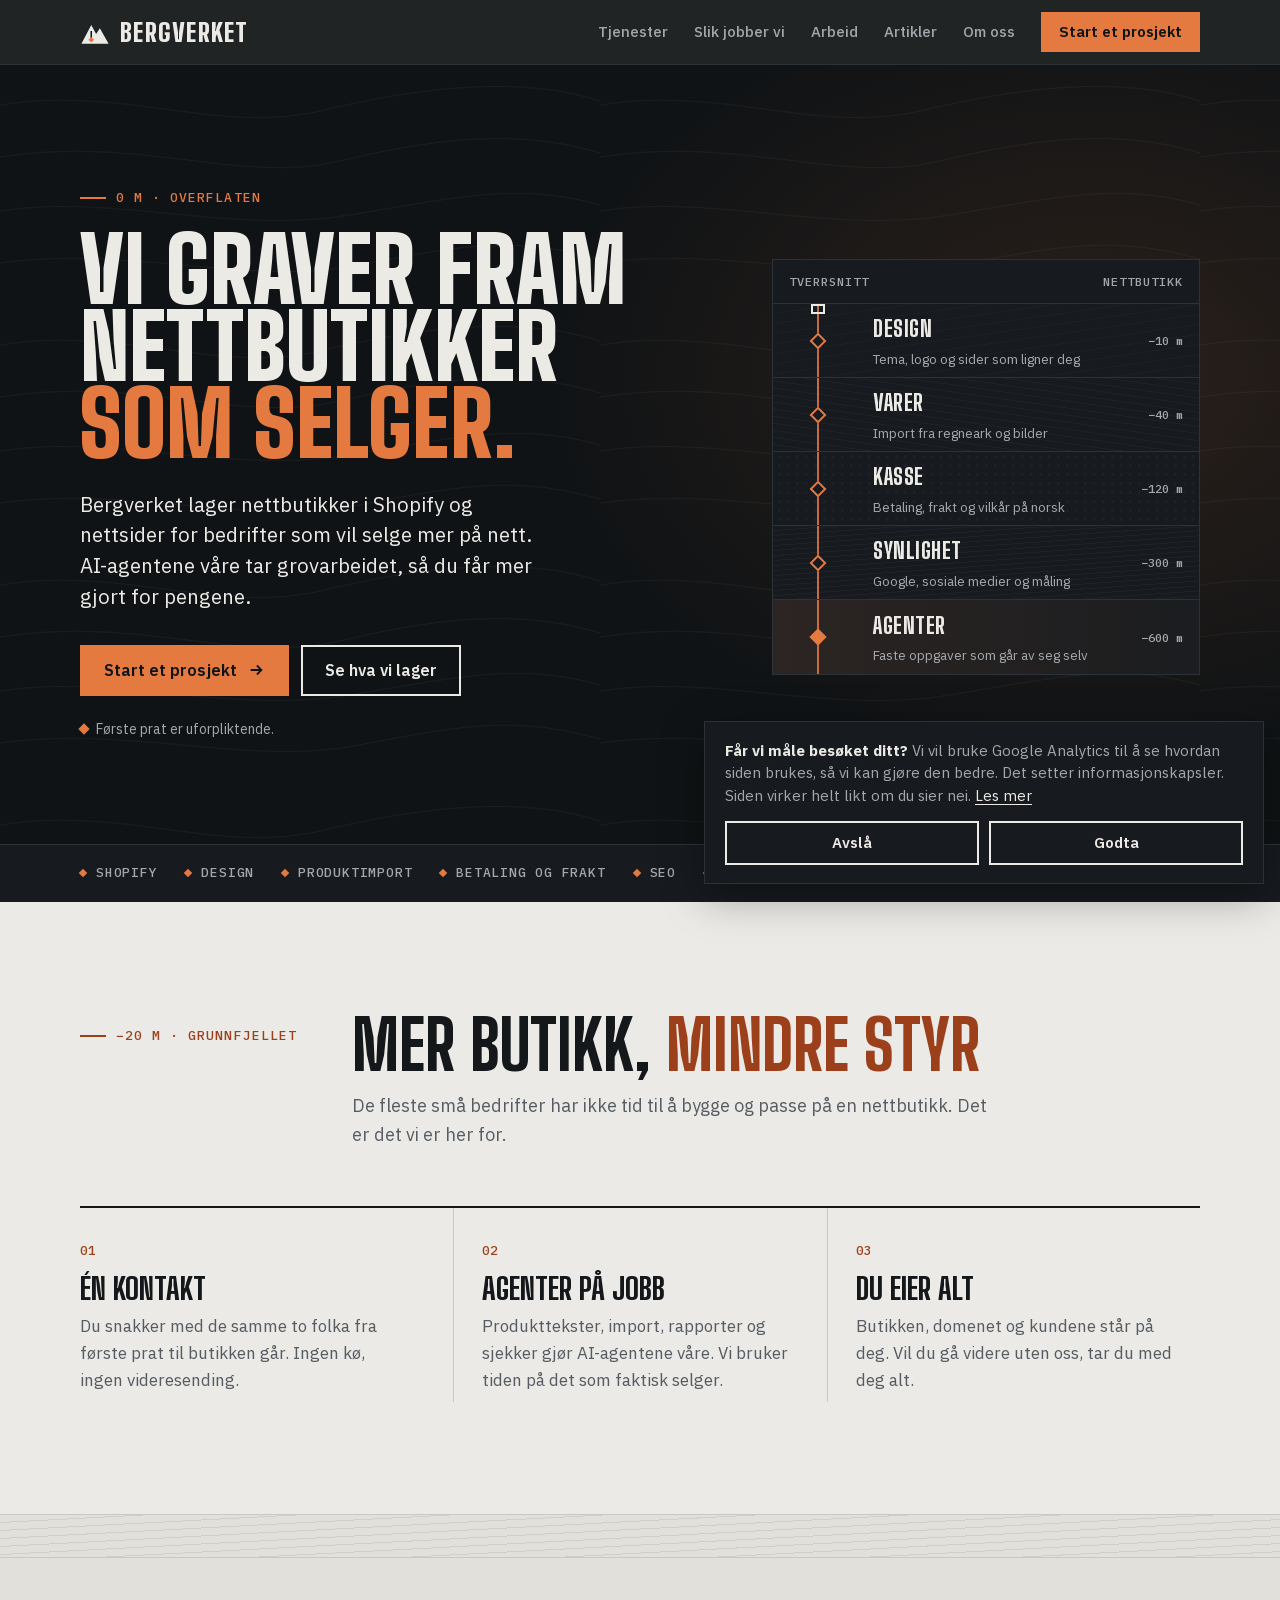
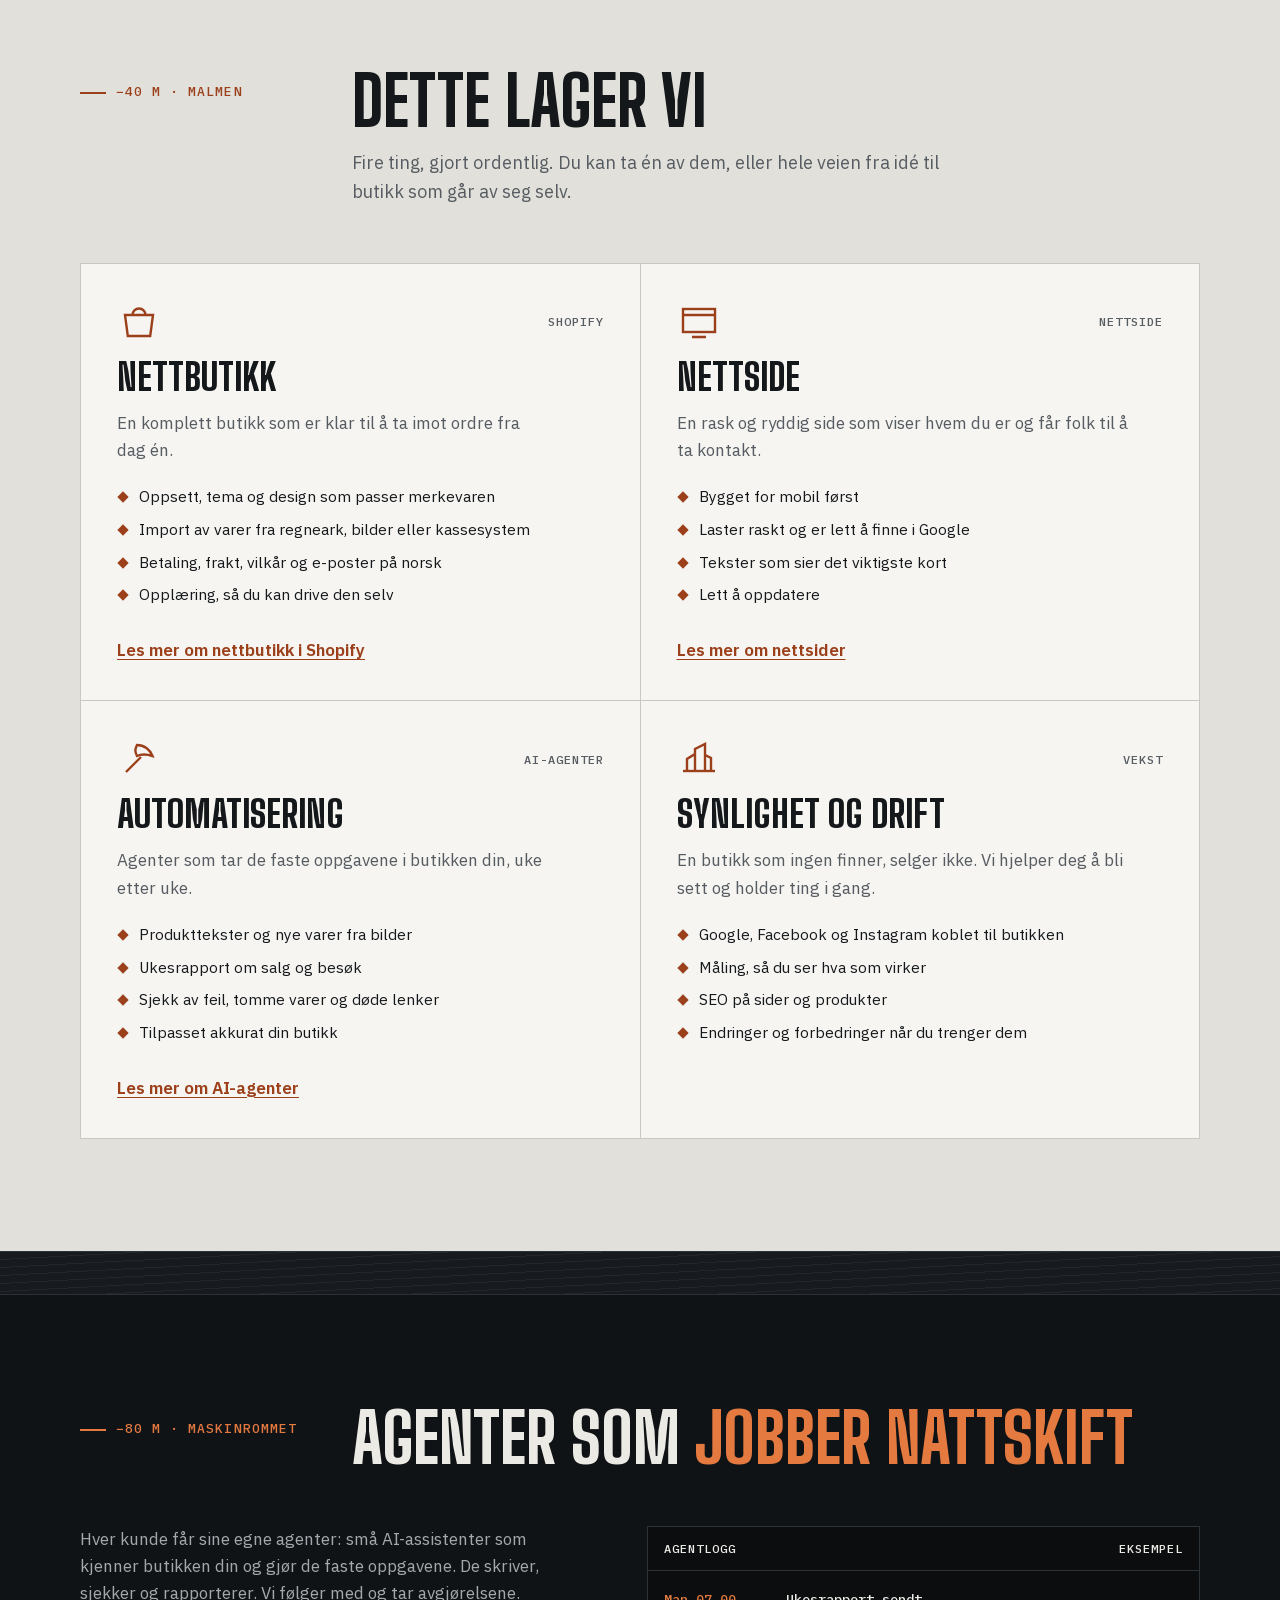
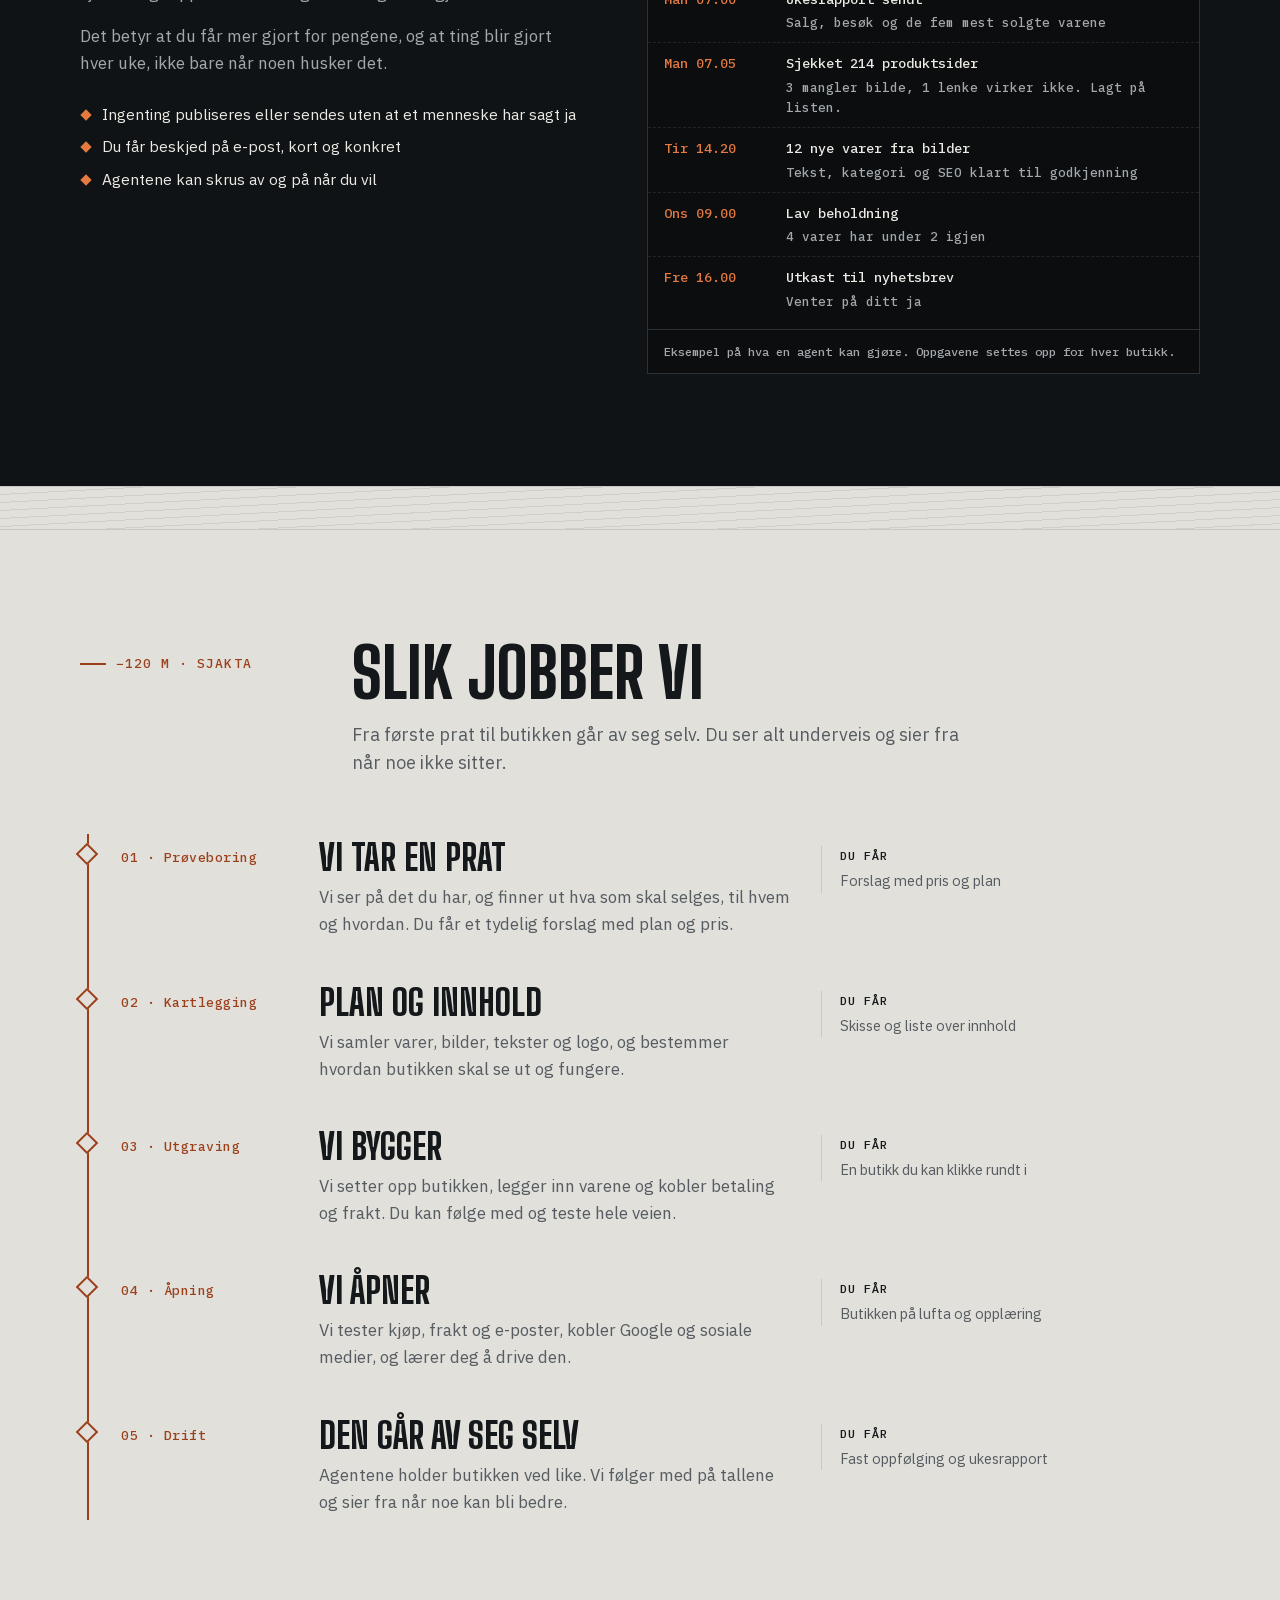
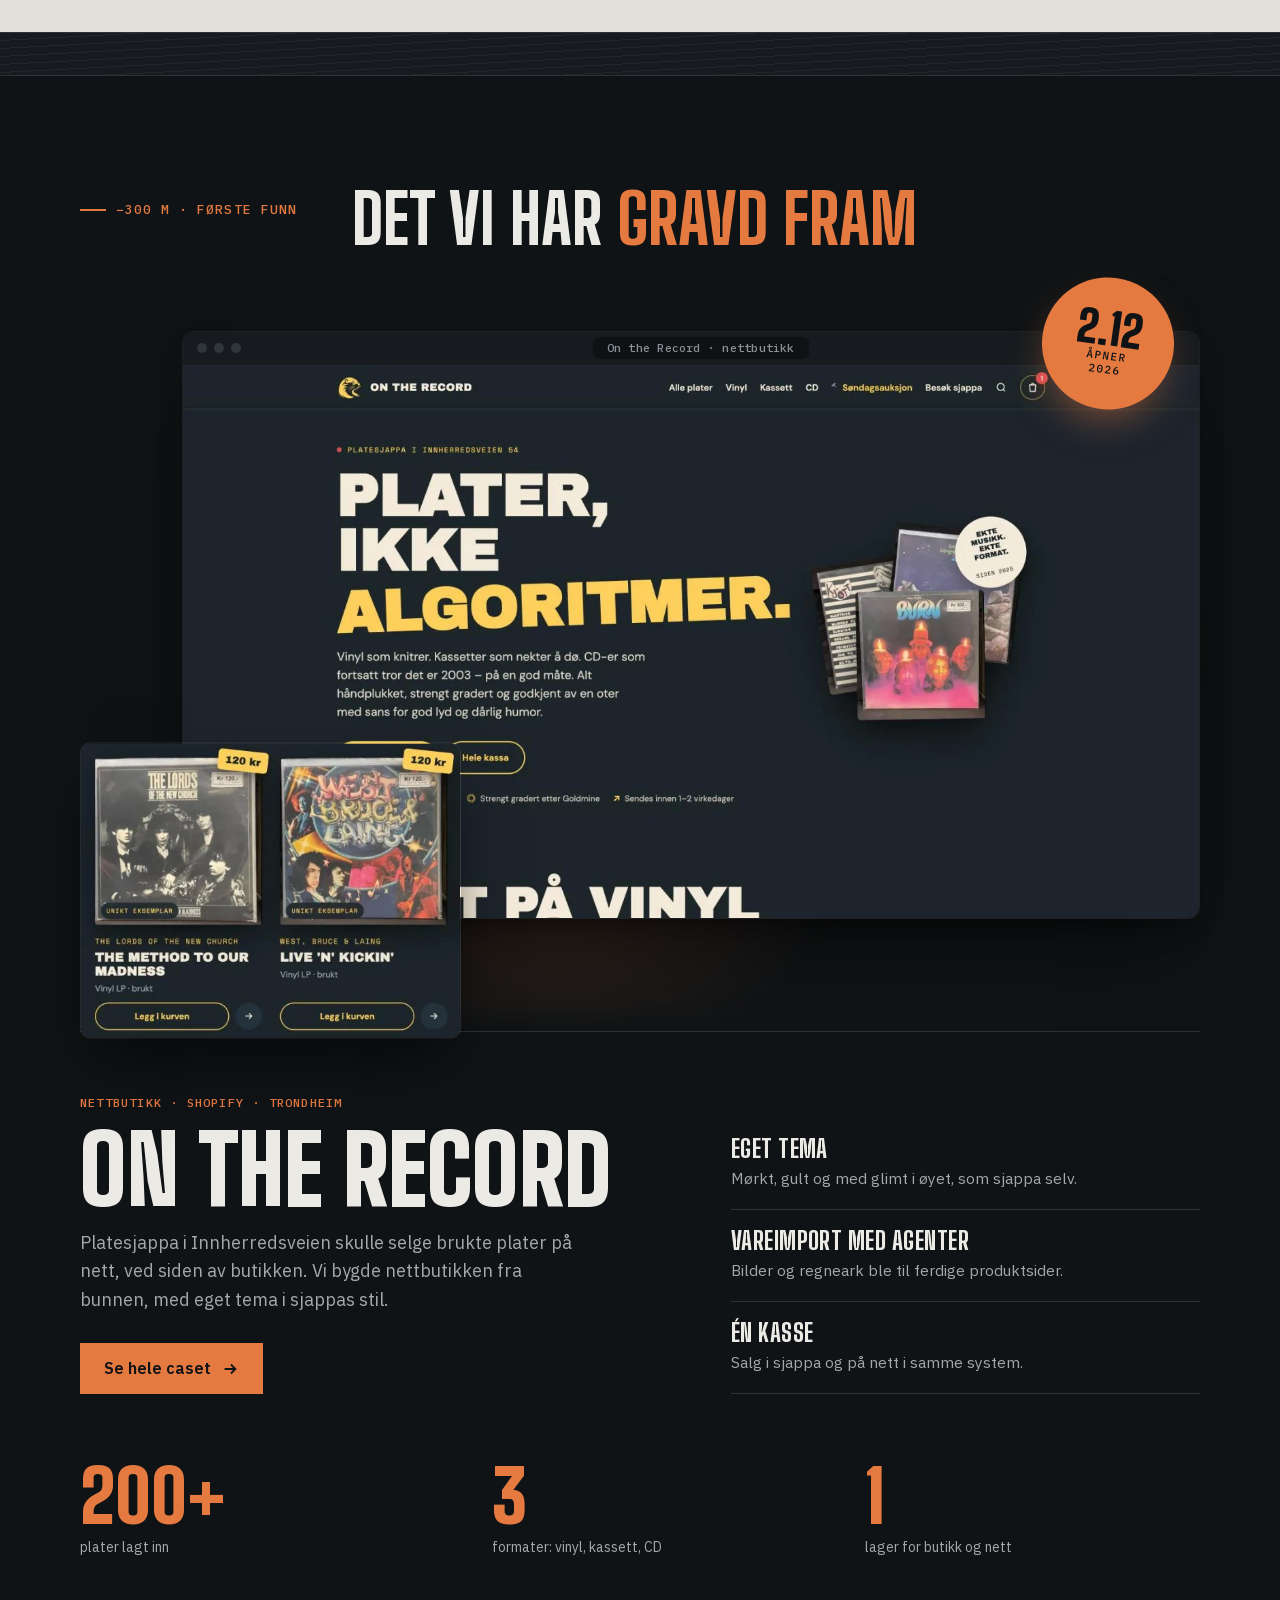
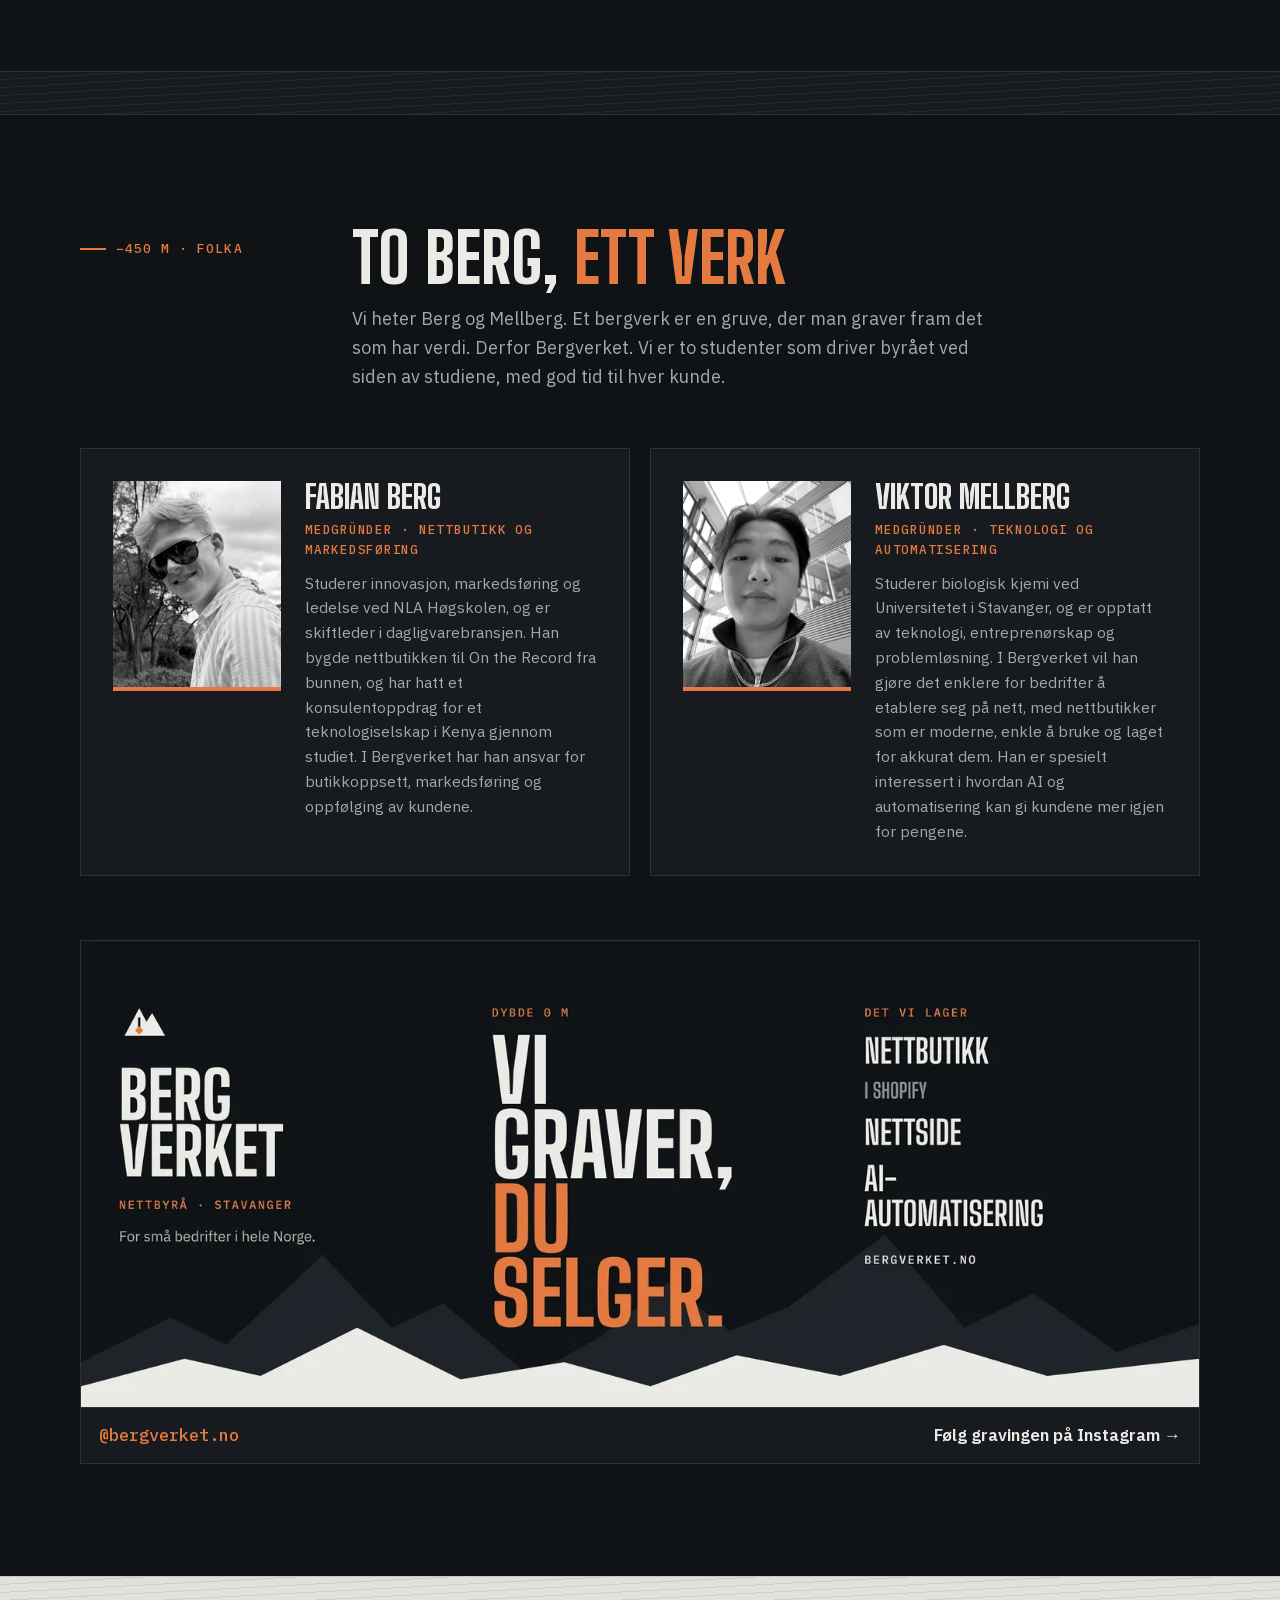
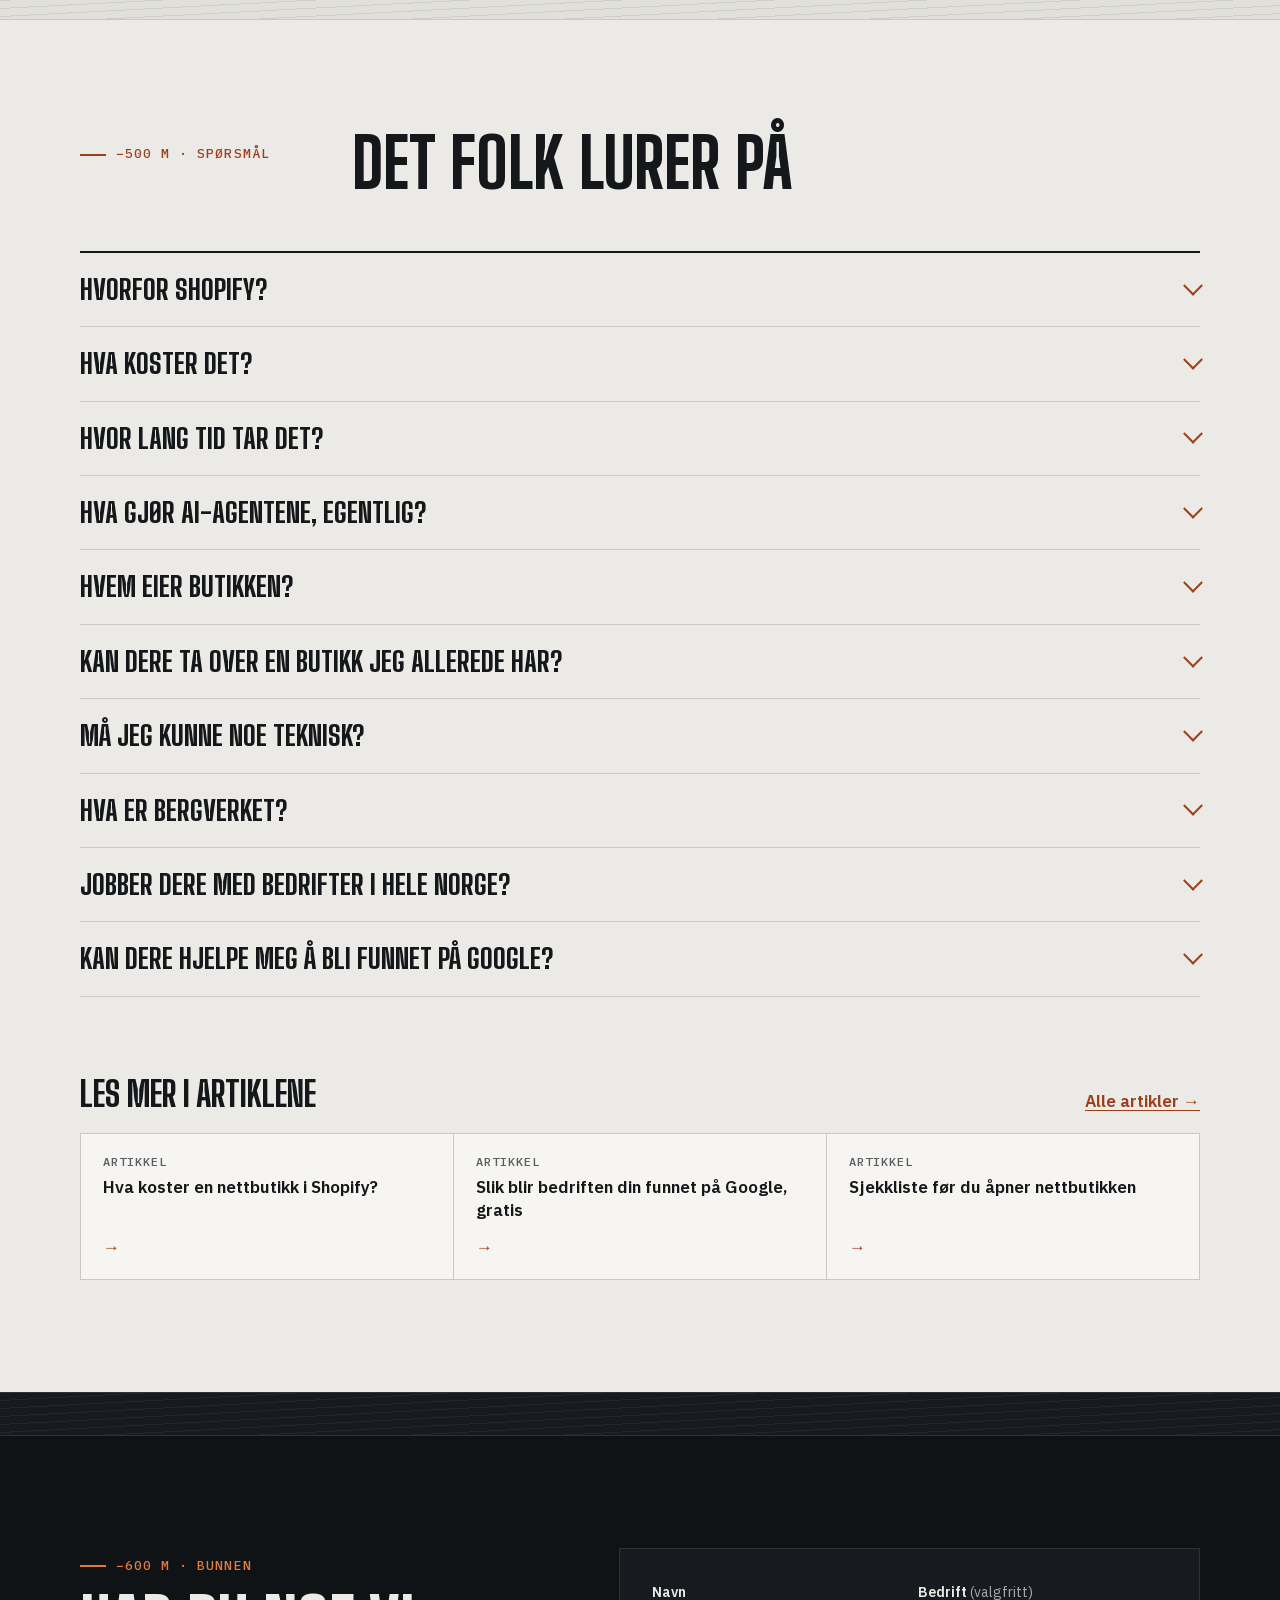
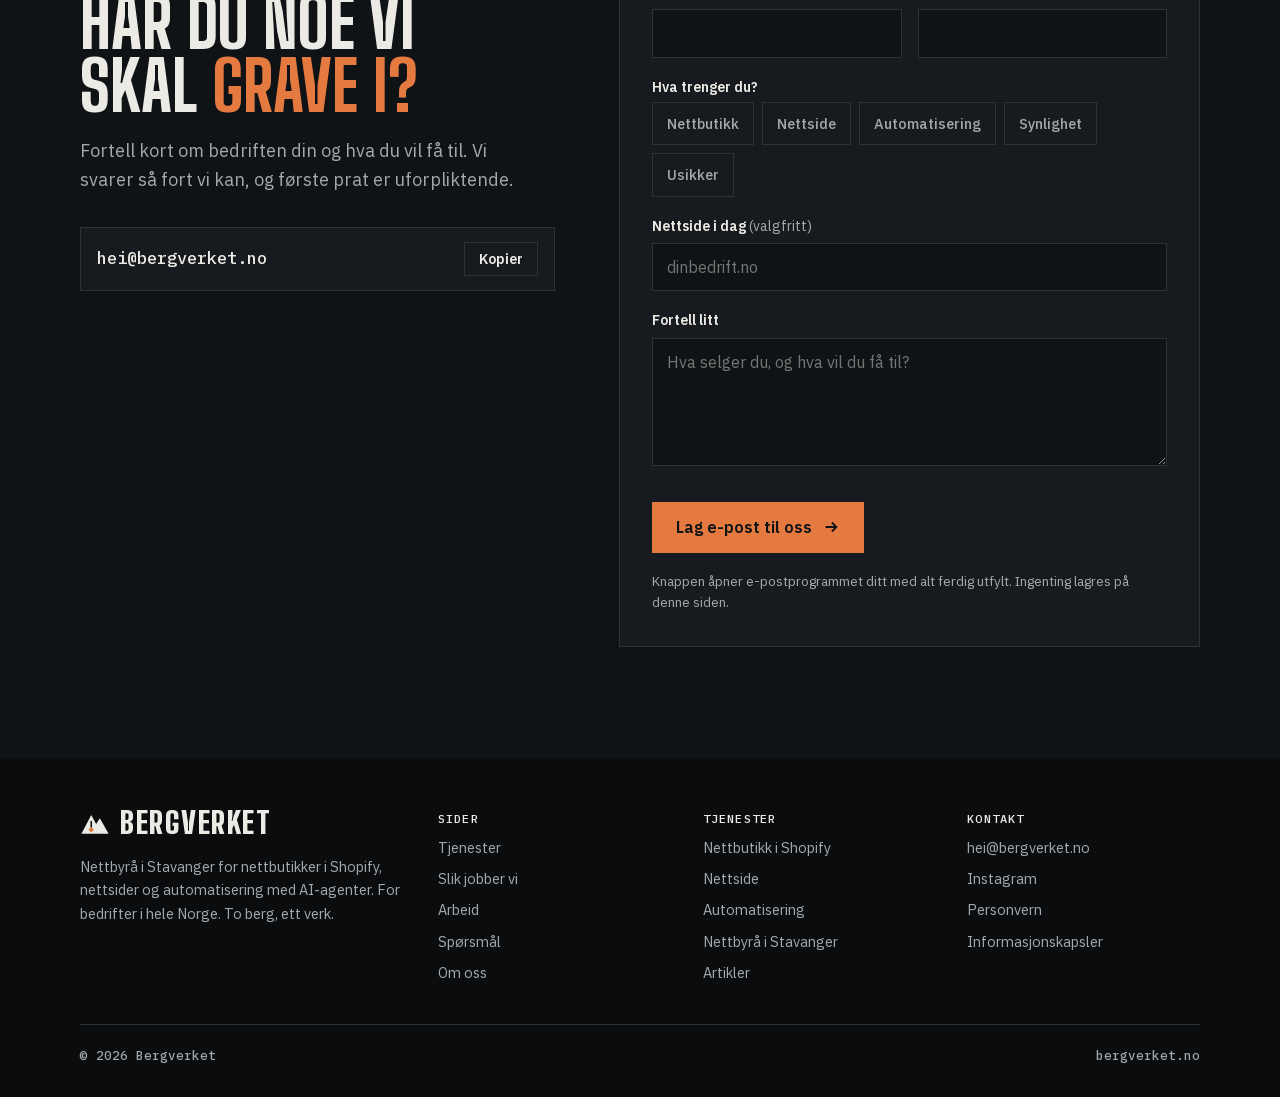
==== commit 5e84c8e0: "Designrunde: ny utstilling av On the Record med ekte skjermbilder, myke animasjoner - Forsiden: #arb" ====
--- a/index.html
+++ b/index.html
@@ -396,7 +396,7 @@
           <p>De fleste små bedrifter har ikke tid til å bygge og passe på en nettbutikk. Det er det vi er her for.</p>
         </div>
       </div>
-      <div class="why reveal">
+      <div class="why stagger">
         <div>
           <span class="n">01</span>
           <h3>Én kontakt</h3>
@@ -428,7 +428,7 @@
           <p>Fire ting, gjort ordentlig. Du kan ta én av dem, eller hele veien fra idé til butikk som går av seg selv.</p>
         </div>
       </div>
-      <div class="services reveal">
+      <div class="services stagger">
         <article class="svc">
           <div class="svc__top">
             <svg class="ico" viewBox="0 0 44 44" fill="none" stroke="currentColor" stroke-width="2.4" aria-hidden="true"><path d="M8 15h28l-2.8 21H10.8Z"/><path d="M15.5 15a6.5 6.5 0 0 1 13 0"/></svg>
@@ -540,7 +540,7 @@
           <p>Fra første prat til butikken går av seg selv. Du ser alt underveis og sier fra når noe ikke sitter.</p>
         </div>
       </div>
-      <ol class="shaft reveal">
+      <ol class="shaft stagger">
         <li class="step">
           <div class="m">01 · Prøveboring</div>
           <div><h3>Vi tar en prat</h3><p>Vi ser på det du har, og finner ut hva som skal selges, til hvem og hvordan. Du får et tydelig forslag med plan og pris.</p></div>
@@ -582,28 +582,35 @@
           <h2>Det vi har <em>gravd fram</em></h2>
         </div>
       </div>
-      <article class="case reveal">
-        <div class="case__body">
-          <span class="tag">Nettbutikk · Shopify · 2026</span>
-          <h3>On the Record</h3>
-          <p>Platesjappa On the Record i Trondheim skulle selge brukte plater på nett, ved siden av butikken. Vi bygde nettbutikken fra bunnen.</p>
-          <ul class="ticks">
-            <li>Eget tema tilpasset sjappa</li>
-            <li>Lageret lagt inn fra bilder og regneark, med agenter som skrev tekstene</li>
-            <li>Kortbetaling, frakt og vilkår på norsk</li>
-            <li>Måling av salg og besøk fra første dag</li>
+      <article class="sc">
+        <div class="sc__stage reveal" aria-hidden="true">
+          <div class="sc__glow"></div>
+          <figure class="browser sc__main">
+            <div class="browser__bar"><i></i><i></i><i></i><span>On the Record · nettbutikk</span></div>
+            <picture><source srcset="assets/arbeid/otr-forside-800.webp 800w, assets/arbeid/otr-forside.webp 1493w" sizes="(max-width: 880px) 92vw, 900px" type="image/webp"><img src="assets/arbeid/otr-forside.jpg" alt="" width="1493" height="812" loading="lazy" decoding="async"></picture>
+          </figure>
+          <figure class="sc__float" data-par="-0.06">
+            <picture><source srcset="assets/arbeid/otr-plater.webp" type="image/webp"><img src="assets/arbeid/otr-plater.jpg" alt="" width="546" height="424" loading="lazy" decoding="async"></picture>
+          </figure>
+          <div class="sc__badge" data-par="0.05"><b>2.12</b><span>Åpner<br>2026</span></div>
+        </div>
+        <div class="sc__info">
+          <div class="sc__title reveal">
+            <span class="tag">Nettbutikk · Shopify · Trondheim</span>
+            <h3>On the Record</h3>
+            <p>Platesjappa i Innherredsveien skulle selge brukte plater på nett, ved siden av butikken. Vi bygde nettbutikken fra bunnen, med eget tema i sjappas stil.</p>
+            <p class="case__more"><a class="btn btn--ore" href="/arbeid/on-the-record/">Se hele caset
+              <svg viewBox="0 0 20 20" fill="none" stroke="currentColor" stroke-width="2" aria-hidden="true"><path d="M4 10h11M11 5l5 5-5 5"/></svg></a></p>
+          </div>
+          <ul class="sc__list stagger">
+            <li><b>Eget tema</b><span>Mørkt, gult og med glimt i øyet, som sjappa selv.</span></li>
+            <li><b>Vareimport med agenter</b><span>Bilder og regneark ble til ferdige produktsider.</span></li>
+            <li><b>Én kasse</b><span>Salg i sjappa og på nett i samme system.</span></li>
           </ul>
-          <p class="case__more"><a class="btn btn--ghost" href="/arbeid/on-the-record/">Les hele caset
-            <svg viewBox="0 0 20 20" fill="none" stroke="currentColor" stroke-width="2" aria-hidden="true"><path d="M4 10h11M11 5l5 5-5 5"/></svg></a></p>
-        </div>
-        <div class="case__side">
-          <div class="record" aria-hidden="true">
-            <svg viewBox="0 0 200 200"><circle cx="100" cy="100" r="98" fill="#0b0d0f"/><g fill="none" stroke="#ffffff" stroke-opacity=".07"><circle cx="100" cy="100" r="88"/><circle cx="100" cy="100" r="80"/><circle cx="100" cy="100" r="72"/><circle cx="100" cy="100" r="64"/><circle cx="100" cy="100" r="56"/><circle cx="100" cy="100" r="48"/></g><path d="M100 2a98 98 0 0 1 69 28.6" stroke="#ffffff" stroke-opacity=".18" stroke-width="3" fill="none"/><circle cx="100" cy="100" r="32" fill="#e57a41"/><circle cx="100" cy="100" r="4" fill="#0b0d0f"/></svg>
-          </div>
-          <div class="facts">
+          <div class="facts stagger">
             <div class="fact"><b>200+</b><span>plater lagt inn</span></div>
-            <div class="fact"><b>2.12</b><span>åpningsdag 2026</span></div>
-            <div class="fact"><b>TRD</b><span>Trondheim</span></div>
+            <div class="fact"><b>3</b><span>formater: vinyl, kassett, CD</span></div>
+            <div class="fact"><b>1</b><span>lager for butikk og nett</span></div>
           </div>
         </div>
       </article>
@@ -623,7 +630,7 @@
           <p>Vi heter Berg og Mellberg. Et bergverk er en gruve, der man graver fram det som har verdi. Derfor Bergverket. Vi er to studenter som driver byrået ved siden av studiene, med god tid til hver kunde.</p>
         </div>
       </div>
-      <div class="duo reveal">
+      <div class="duo stagger">
         <article class="person">
           <div class="portrait"><img src="assets/fabian.jpg" alt="Fabian Berg" width="480" height="600" loading="lazy" decoding="async"></div>
           <div>
@@ -705,7 +712,7 @@
       <!-- ARTIKLER-START (lages av _verktoy/lag_sider.py) -->
       <div class="home-art reveal">
         <div class="home-art__head"><h3>Les mer i artiklene</h3><a href="/artikler/">Alle artikler →</a></div>
-        <ul class="rel">
+        <ul class="rel stagger">
           <li><a href="/artikler/hva-koster-en-nettbutikk/"><span class="rel__k">Artikkel</span>Hva koster en nettbutikk i Shopify?</a></li>
           <li><a href="/artikler/bli-funnet-pa-google/"><span class="rel__k">Artikkel</span>Slik blir bedriften din funnet på Google, gratis</a></li>
           <li><a href="/artikler/sjekkliste-for-nettbutikk-for-apning/"><span class="rel__k">Artikkel</span>Sjekkliste før du åpner nettbutikken</a></li>
--- a/assets/site.css
+++ b/assets/site.css
@@ -491,3 +491,97 @@
 @media (max-width: 760px) { .foot .grid:has(> :nth-child(4)) { grid-template-columns: 1fr 1fr; } }
 .svc .more { display: inline-block; margin-top: 16px; font-weight: 600; color: var(--ore); text-underline-offset: 3px; }
 .page p a.btn--ore, .prose a.btn--ore { color: var(--rock); }
+
+/* ---------- Designrunde 3: utstilling av arbeid, rytme og bevegelse ---------- */
+/* Nettlesermockup */
+.browser { margin: 0; background: #0b0d0f; border: 1px solid rgba(255,255,255,.08); border-radius: 12px; overflow: hidden; box-shadow: 0 40px 80px -24px rgba(0,0,0,.65), 0 12px 24px -12px rgba(0,0,0,.5); }
+.browser__bar { display: flex; align-items: center; gap: 7px; height: 34px; padding: 0 14px; background: #171b1f; border-bottom: 1px solid rgba(255,255,255,.06); }
+.browser__bar i { width: 10px; height: 10px; border-radius: 50%; background: #2f363b; }
+.browser__bar span { margin: 0 auto; padding: 3px 14px; border-radius: 6px; background: #0f1214; font: 500 11.5px/1.4 var(--mono); color: #8b9297; letter-spacing: .02em; transform: translateX(-16px); }
+.browser img { display: block; width: 100%; height: auto; }
+
+/* Forsiden: case-utstilling */
+#arbeid { overflow: hidden; }
+.sc__stage { position: relative; padding: clamp(8px, 2vw, 24px) 0 clamp(56px, 8vw, 96px) clamp(0px, 8vw, 110px); }
+.sc__glow { position: absolute; inset: 5% -10% 0 20%; background: radial-gradient(50% 50% at 55% 45%, rgba(255,201,51,.16), transparent 70%), radial-gradient(40% 40% at 25% 80%, rgba(229,122,65,.18), transparent 70%); filter: blur(10px); pointer-events: none; }
+.sc__main { position: relative; }
+.sc__float { position: absolute; left: 0; bottom: 0; width: clamp(180px, 34%, 400px); margin: 0; border-radius: 10px; overflow: hidden; border: 1px solid rgba(255,255,255,.1); box-shadow: 0 30px 60px -18px rgba(0,0,0,.75); }
+.sc__float img { display: block; width: 100%; height: auto; }
+.sc__badge { position: absolute; right: clamp(-6px, 2vw, 28px); top: clamp(-10px, -1vw, 0px); width: clamp(84px, 11vw, 132px); aspect-ratio: 1; border-radius: 50%; background: var(--ore-hot); color: var(--rock); display: grid; place-content: center; text-align: center; transform: rotate(8deg); box-shadow: 0 18px 40px -12px rgba(229,122,65,.55); }
+.sc__badge b { font-family: var(--display); font-weight: 900; font-size: clamp(28px, 3.6vw, 44px); line-height: .9; }
+.sc__badge span { font: 500 clamp(9px, 1vw, 11px)/1.25 var(--mono); letter-spacing: .1em; text-transform: uppercase; }
+.sc__info { display: grid; grid-template-columns: minmax(0, 1.25fr) minmax(0, 1fr); gap: clamp(28px, 5vw, 72px); padding-top: clamp(32px, 5vw, 56px); margin-top: clamp(8px, 2vw, 16px); border-top: 1px solid var(--rock-line); }
+.sc__title .tag { font-family: var(--mono); font-size: 12px; letter-spacing: .1em; text-transform: uppercase; color: var(--ore-hot); }
+.sc__title h3 { font-size: clamp(54px, 7.4vw, 104px); line-height: .86; font-weight: 900; margin: 14px 0 18px; letter-spacing: -.005em; }
+.sc__title p { margin: 0; color: var(--rock-muted); max-width: 46ch; font-size: 18px; }
+.sc__title .case__more { margin-top: 28px; }
+.sc__title .case__more .btn { color: var(--rock); }
+.sc__list { list-style: none; margin: 0; padding: 0; align-self: end; }
+.sc__list li { padding: 18px 0; border-bottom: 1px solid var(--rock-line); display: grid; gap: 4px; }
+.sc__list li:first-child { padding-top: 0; }
+.sc__list b { font-family: var(--display); font-weight: 800; font-size: 24px; letter-spacing: .02em; text-transform: uppercase; color: var(--rock-ink); line-height: 1.1; }
+.sc__list span { color: var(--rock-muted); font-size: 15.5px; }
+.sc .facts { grid-column: 1 / -1; border-top: 0; gap: 0; }
+.sc .fact { padding: 4px 0 0; }
+.sc .fact + .fact { border-left: 0; padding-left: clamp(16px, 3vw, 40px); }
+.sc .fact b { font-size: clamp(44px, 5.6vw, 76px); line-height: .95; }
+.sc .fact span { font-size: 14px; display: block; margin-top: 6px; }
+@media (prefers-reduced-motion: no-preference) {
+  .sc__main { transition: transform .8s cubic-bezier(.2,.7,.2,1); }
+  .sc__stage:hover .sc__main, .js .sc__stage.reveal.in:hover .sc__main { transform: translateY(-6px); transition-duration: .6s; }
+  .js .sc__stage.reveal .sc__main { transform: translateY(40px) scale(.97); opacity: .001; transition: transform 1.1s cubic-bezier(.2,.7,.2,1), opacity .9s ease; }
+  .js .sc__stage.reveal .sc__float { transform: translate(-20px, 30px); opacity: .001; transition: transform 1.1s .25s cubic-bezier(.2,.7,.2,1), opacity .9s .25s ease; }
+  .js .sc__stage.reveal .sc__badge { transform: rotate(-30deg) scale(.6); opacity: .001; transition: transform .9s .5s cubic-bezier(.3,1.5,.5,1), opacity .5s .5s ease; }
+  .js .sc__stage.reveal.in .sc__main, .js .sc__stage.reveal.in .sc__float { transform: none; opacity: 1; }
+  .js .sc__stage.reveal.in .sc__badge { transform: rotate(8deg); opacity: 1; }
+  .js .sc__stage.reveal { opacity: 1; transform: none; }
+}
+@media (max-width: 880px) {
+  .sc__stage { padding-left: 0; padding-bottom: 72px; }
+  .sc__float { width: 52%; }
+  .sc__info { grid-template-columns: minmax(0, 1fr); }
+  .sc__list { align-self: start; }
+  .browser { border-radius: 8px; }
+  .browser__bar { height: 24px; padding: 0 10px; gap: 5px; }
+  .browser__bar i { width: 7px; height: 7px; }
+  .browser__bar span { font-size: 9.5px; padding: 1px 8px; }
+  .sc .fact span { font-size: 12.5px; }
+}
+
+/* Stagger: barn glir inn etter hverandre */
+@media (prefers-reduced-motion: no-preference) {
+  .js .stagger > * { opacity: .001; transform: translateY(16px); transition: opacity .6s ease, transform .7s cubic-bezier(.2,.7,.2,1); }
+  .js .stagger.in > * { opacity: 1; transform: none; }
+  .js .stagger.in > *:nth-child(2) { transition-delay: .08s; }
+  .js .stagger.in > *:nth-child(3) { transition-delay: .16s; }
+  .js .stagger.in > *:nth-child(4) { transition-delay: .24s; }
+  .js .stagger.in > *:nth-child(5) { transition-delay: .32s; }
+  .js .stagger.in > *:nth-child(6) { transition-delay: .4s; }
+}
+
+/* Folka: mer luft og et roligere kort */
+.person { padding: clamp(20px, 2.6vw, 32px); transition: border-color .3s ease, background-color .3s ease; }
+.person:hover { border-color: #3a4248; background: #1a1f23; }
+.portrait { overflow: hidden; }
+.portrait img { transition: transform .8s cubic-bezier(.2,.7,.2,1); }
+.person:hover .portrait img { transform: scale(1.04); }
+
+/* Kort: lenkekort og artikler får myk løft */
+@media (prefers-reduced-motion: no-preference) {
+  .rel a { transition: background-color .25s ease, transform .25s ease; }
+  .rel a:hover { transform: translateY(-2px); }
+}
+
+/* Case-siden: stor mockup som henger over kanten mellom mørkt og lyst */
+.case-hero { position: relative; margin-top: clamp(32px, 5vw, 56px); }
+.case-hero .sc__glow { inset: -10% -5% 30% 10%; }
+.case-hero .browser { position: relative; }
+.sub-hero--case { padding-bottom: 0; background: linear-gradient(to bottom, var(--rock) calc(100% - clamp(64px, 11vw, 160px)), var(--bg) 0); }
+.sub-hero--case::before { bottom: clamp(64px, 11vw, 160px); }
+.case-fig { margin: 36px 0; }
+.case-fig .browser { box-shadow: 0 24px 50px -20px rgba(16,19,21,.45); }
+.case-fig figcaption { margin-top: 12px; font-size: 14px; color: var(--muted); }
+.case-facts { border: 0; background: none; margin: 0 0 28px; border-bottom: 1px solid var(--line); padding-bottom: 20px; }
+.case-facts > div { padding: 0; }
+.case-facts > div + div { border-left: 0; padding-left: clamp(16px, 3vw, 36px); }
+.case-facts b { font-size: clamp(44px, 5vw, 64px); }
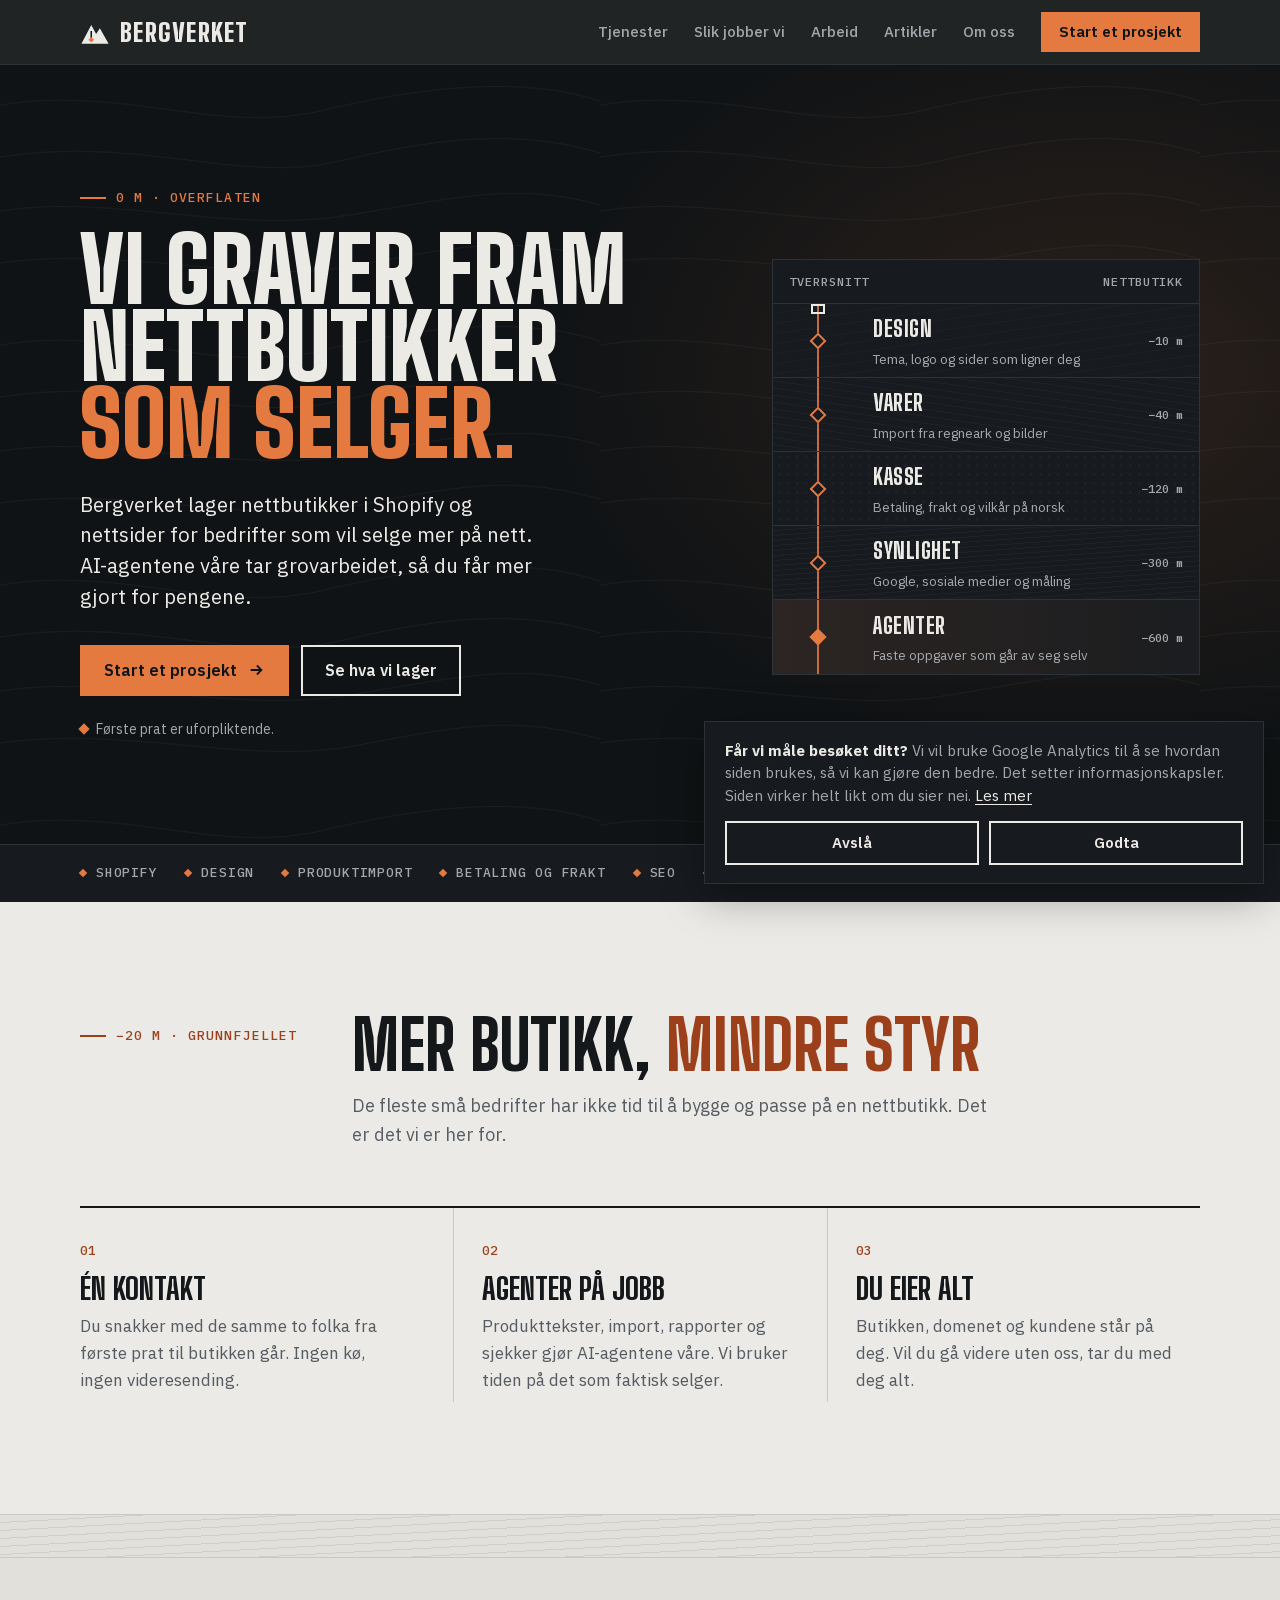
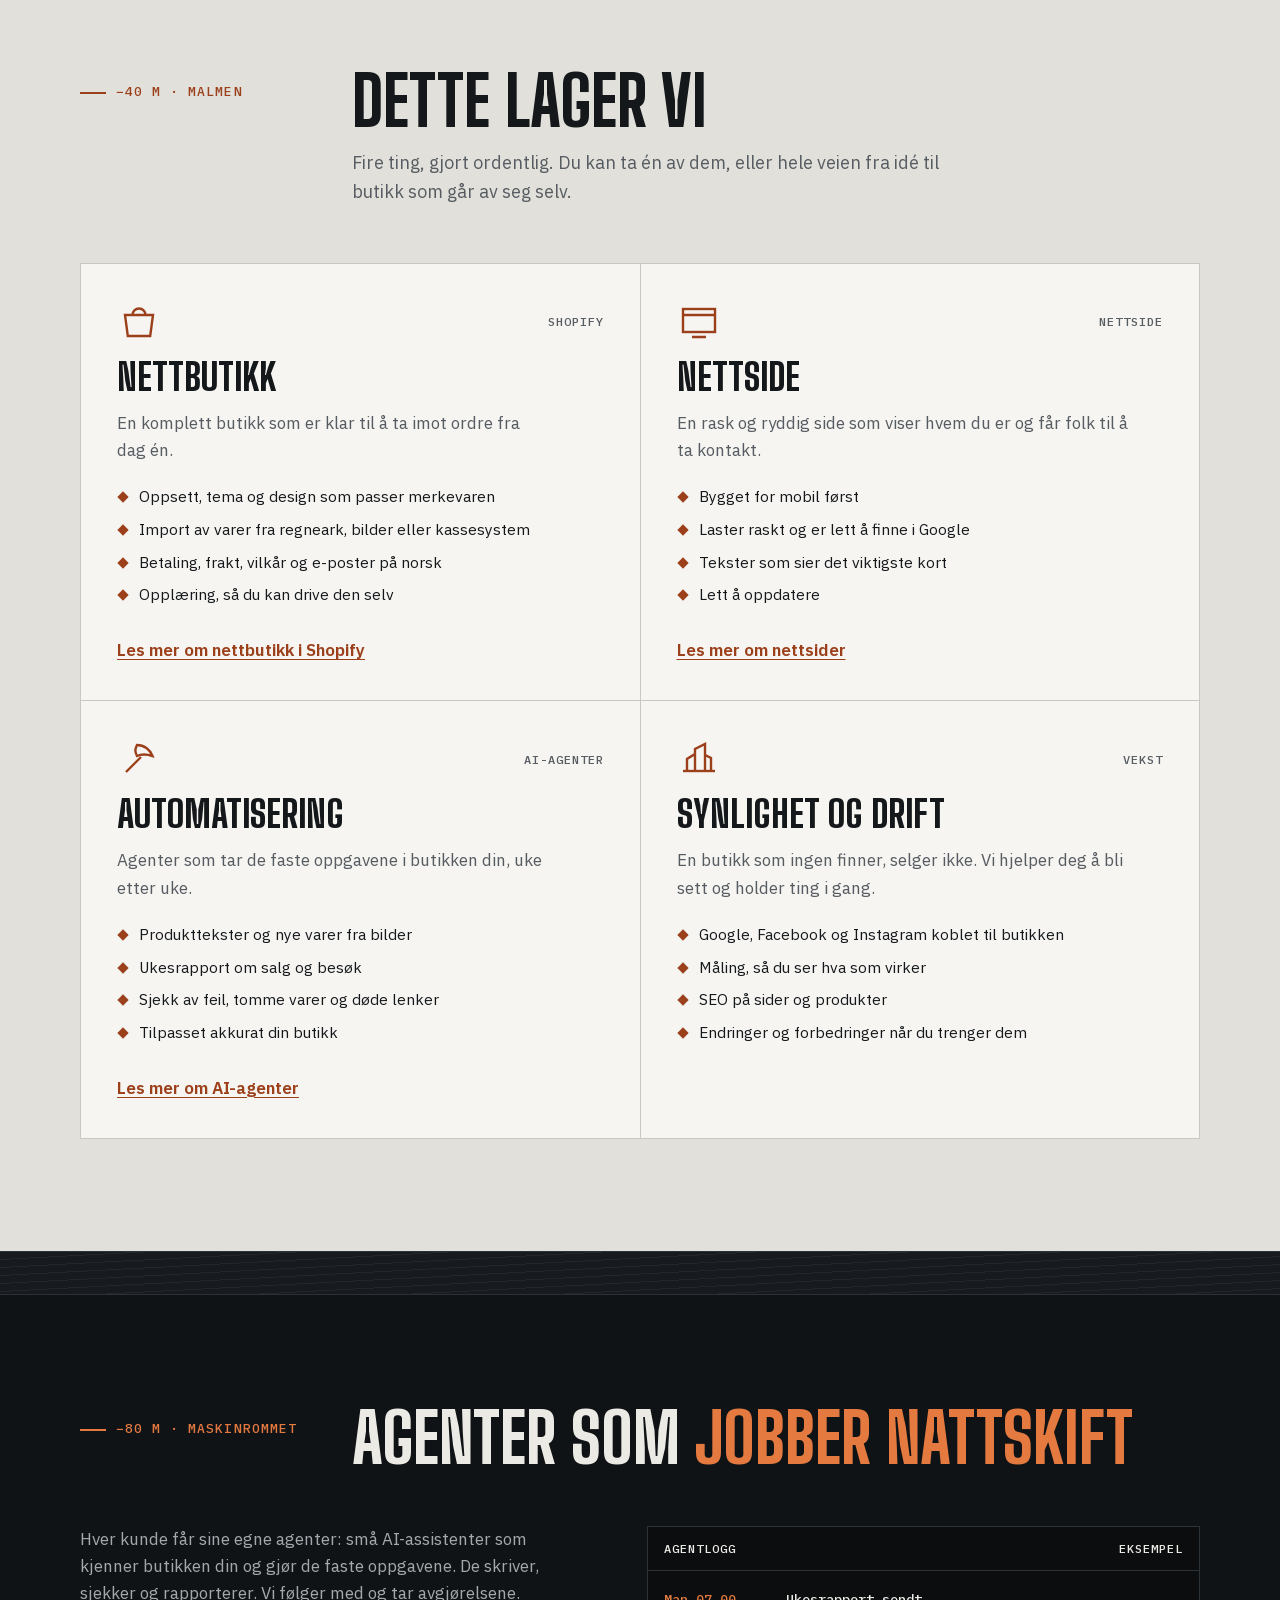
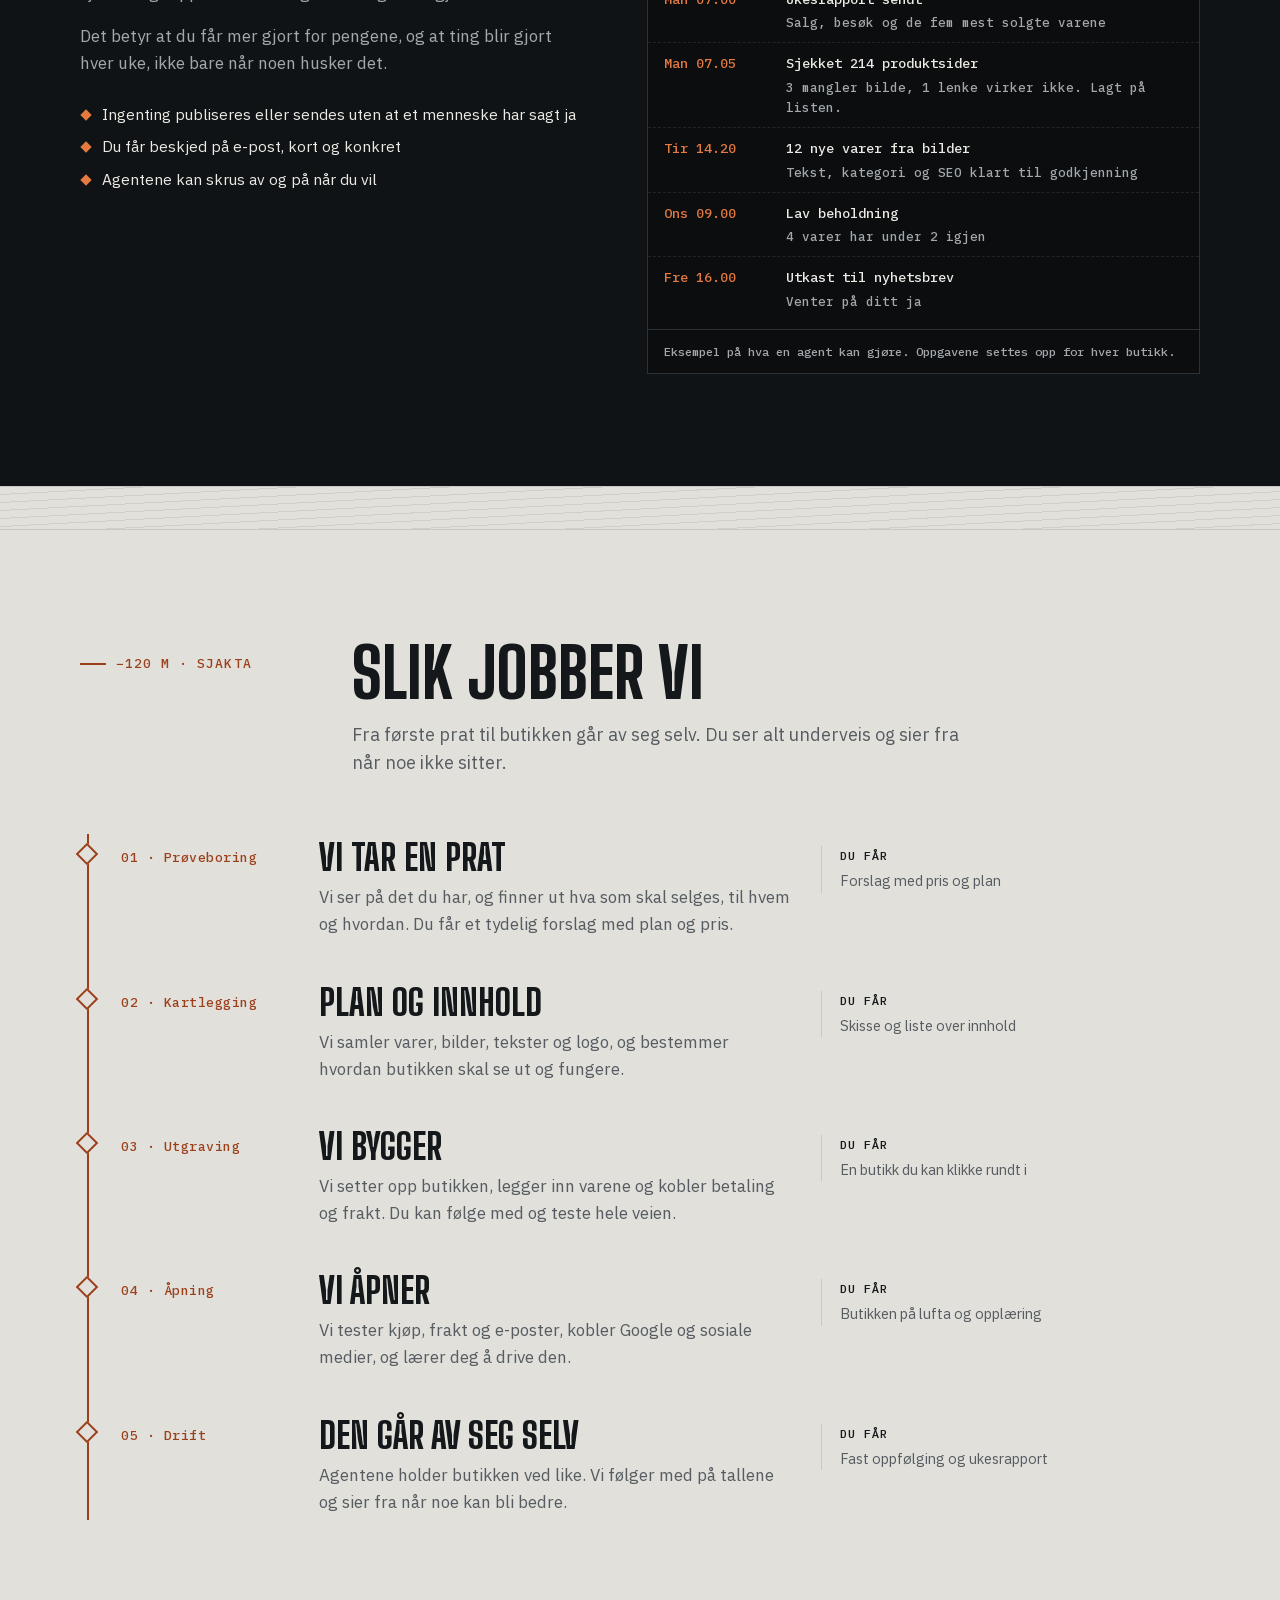
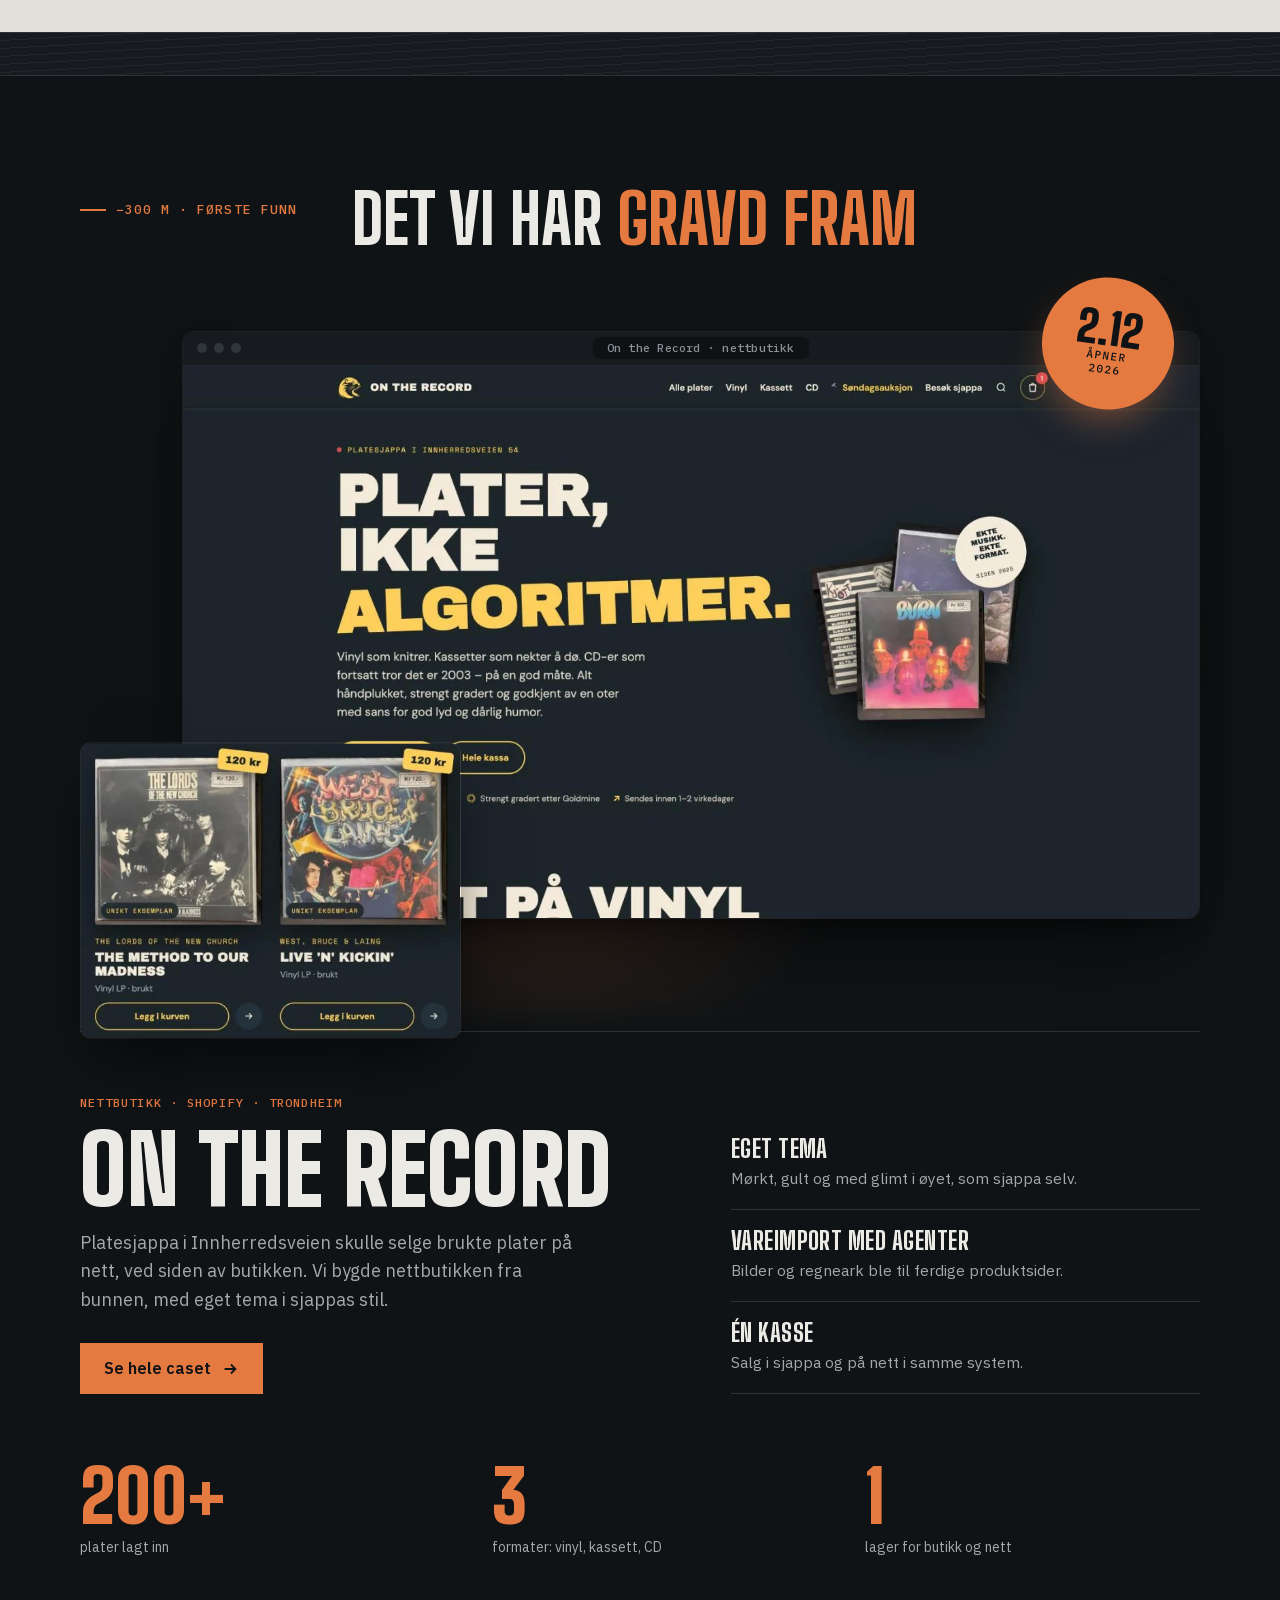
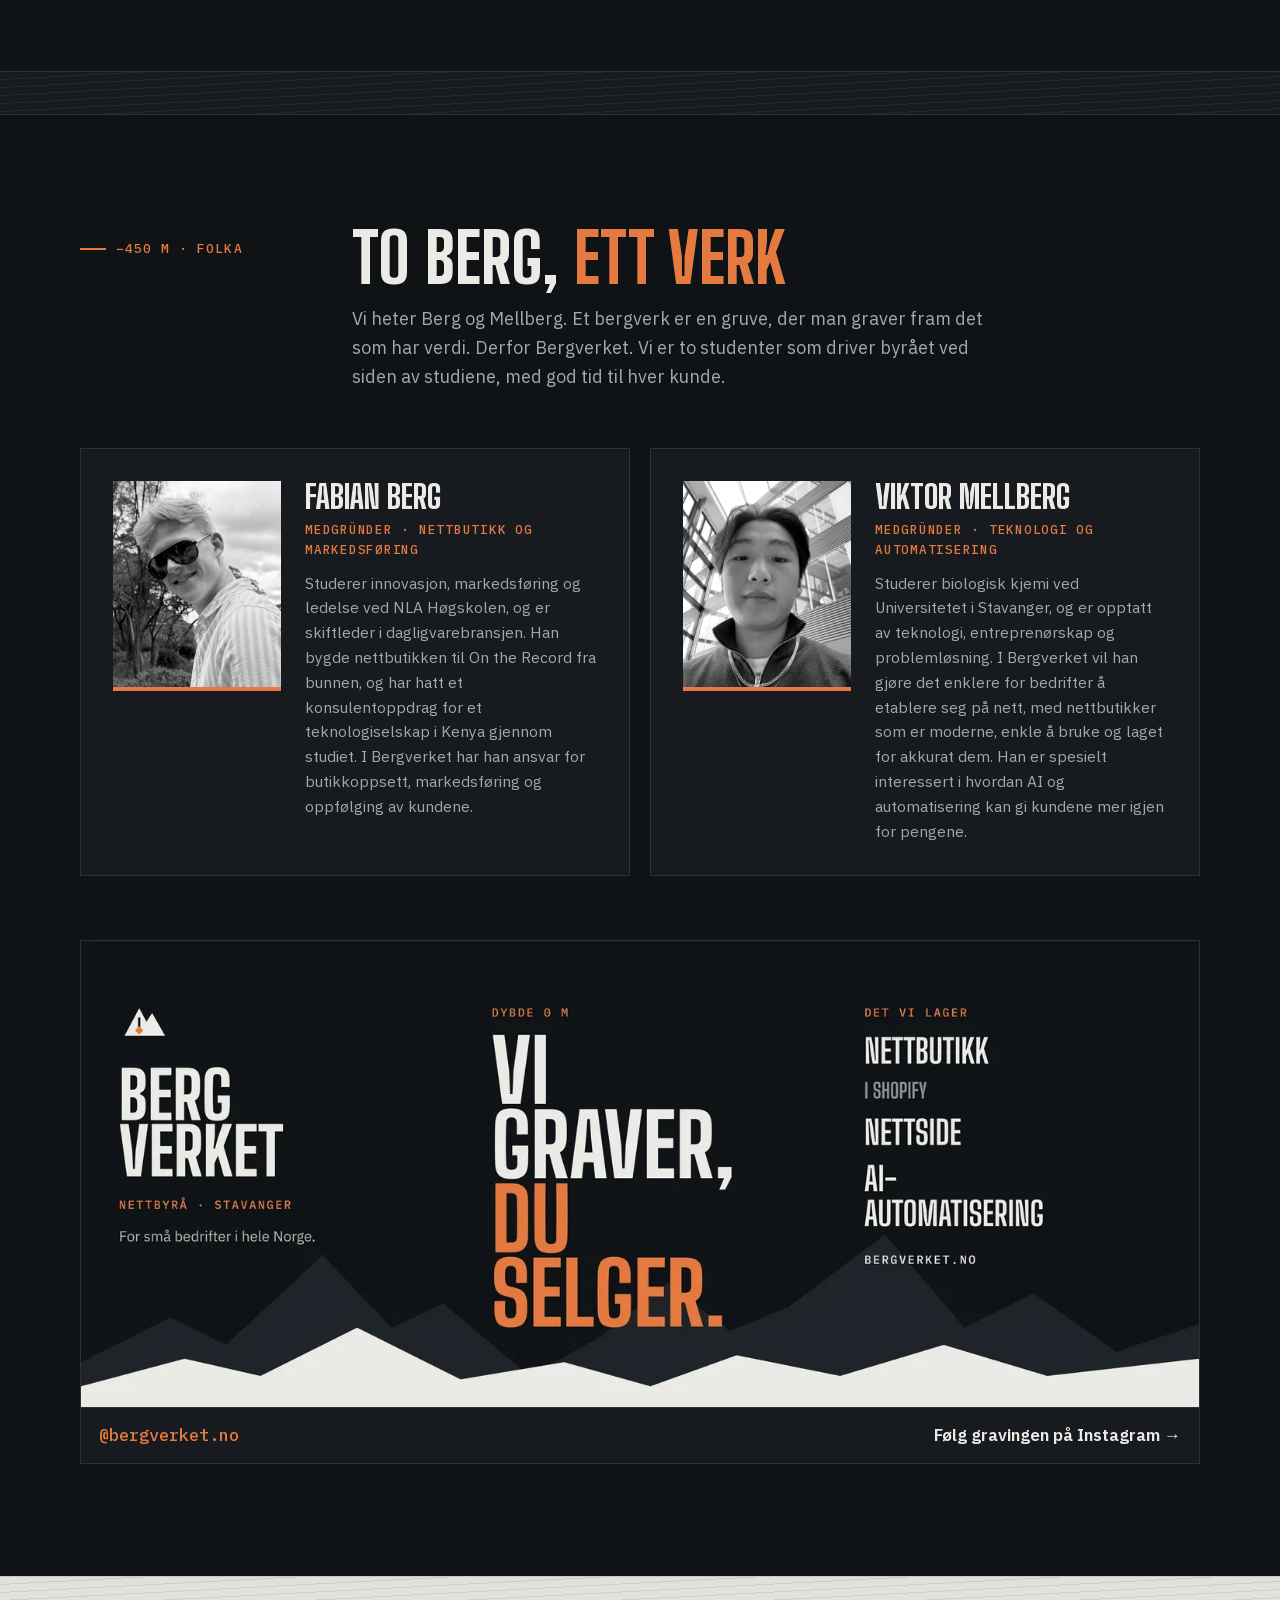
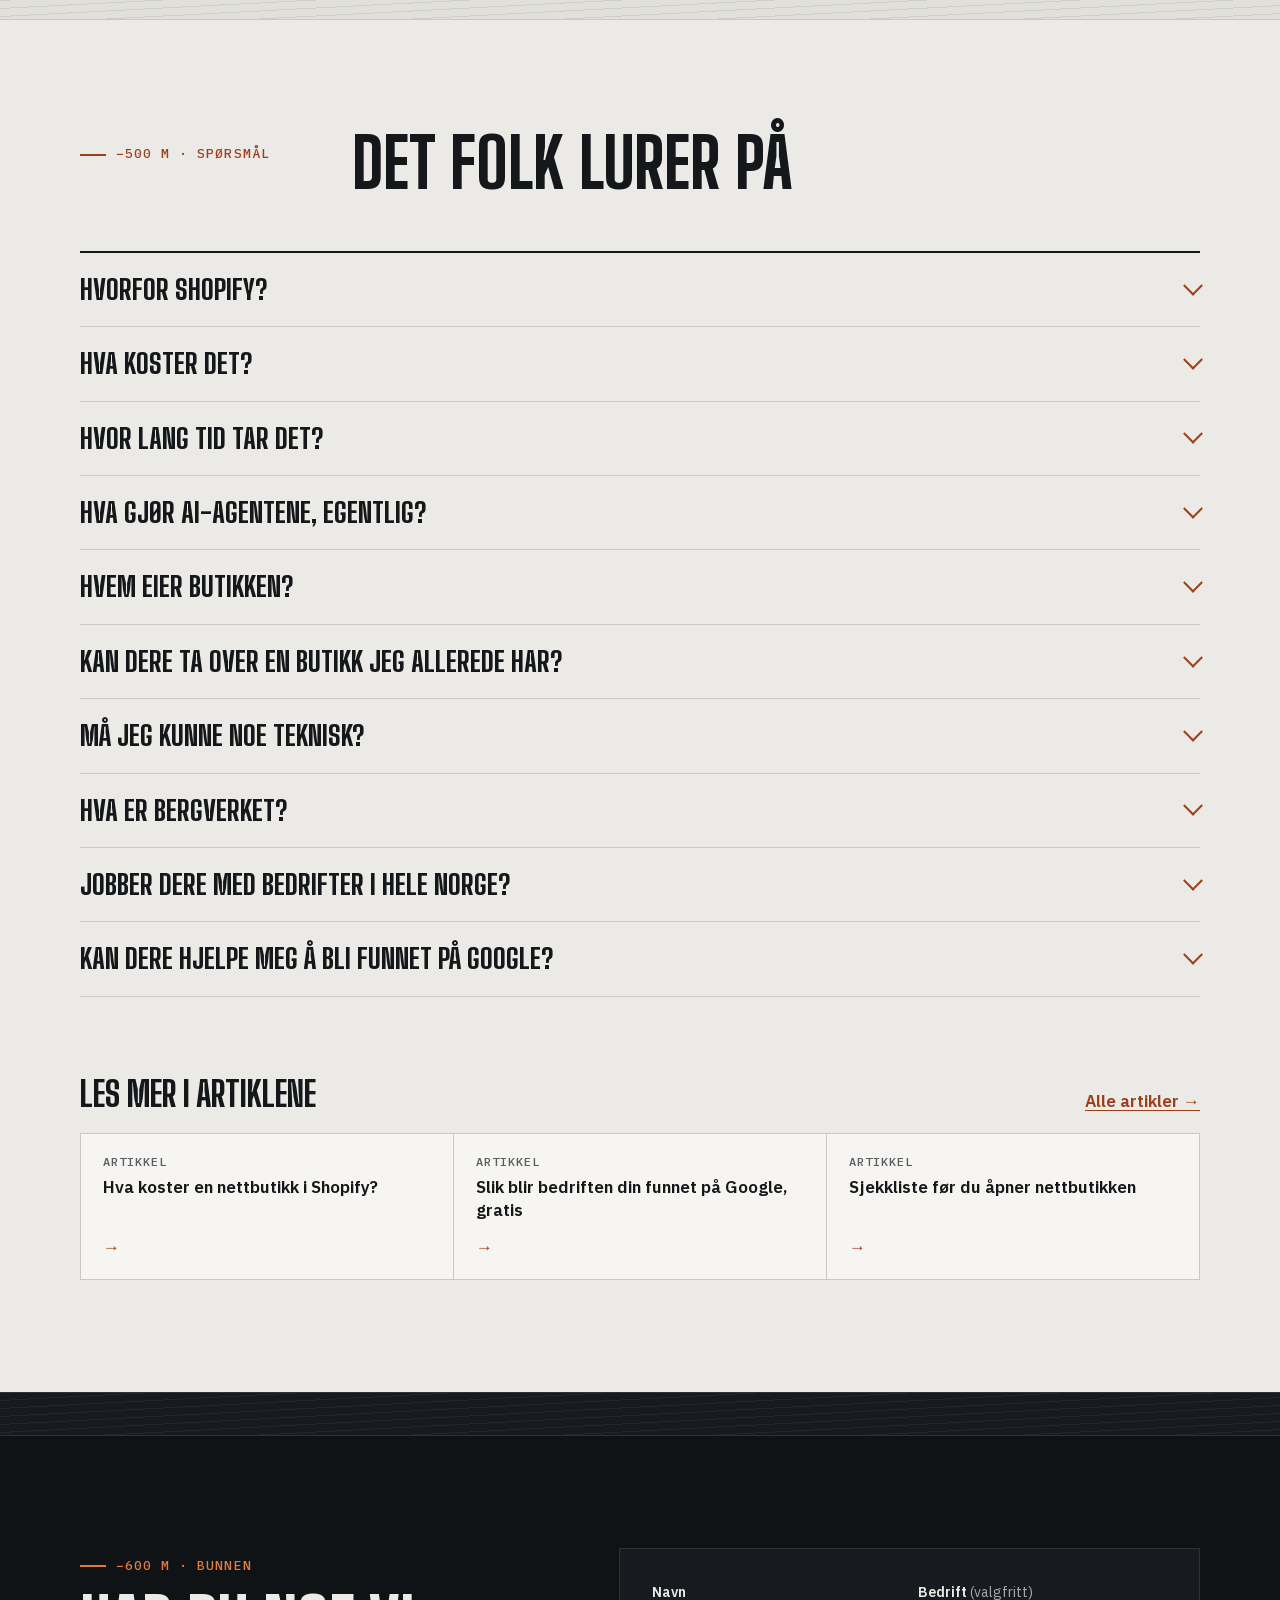
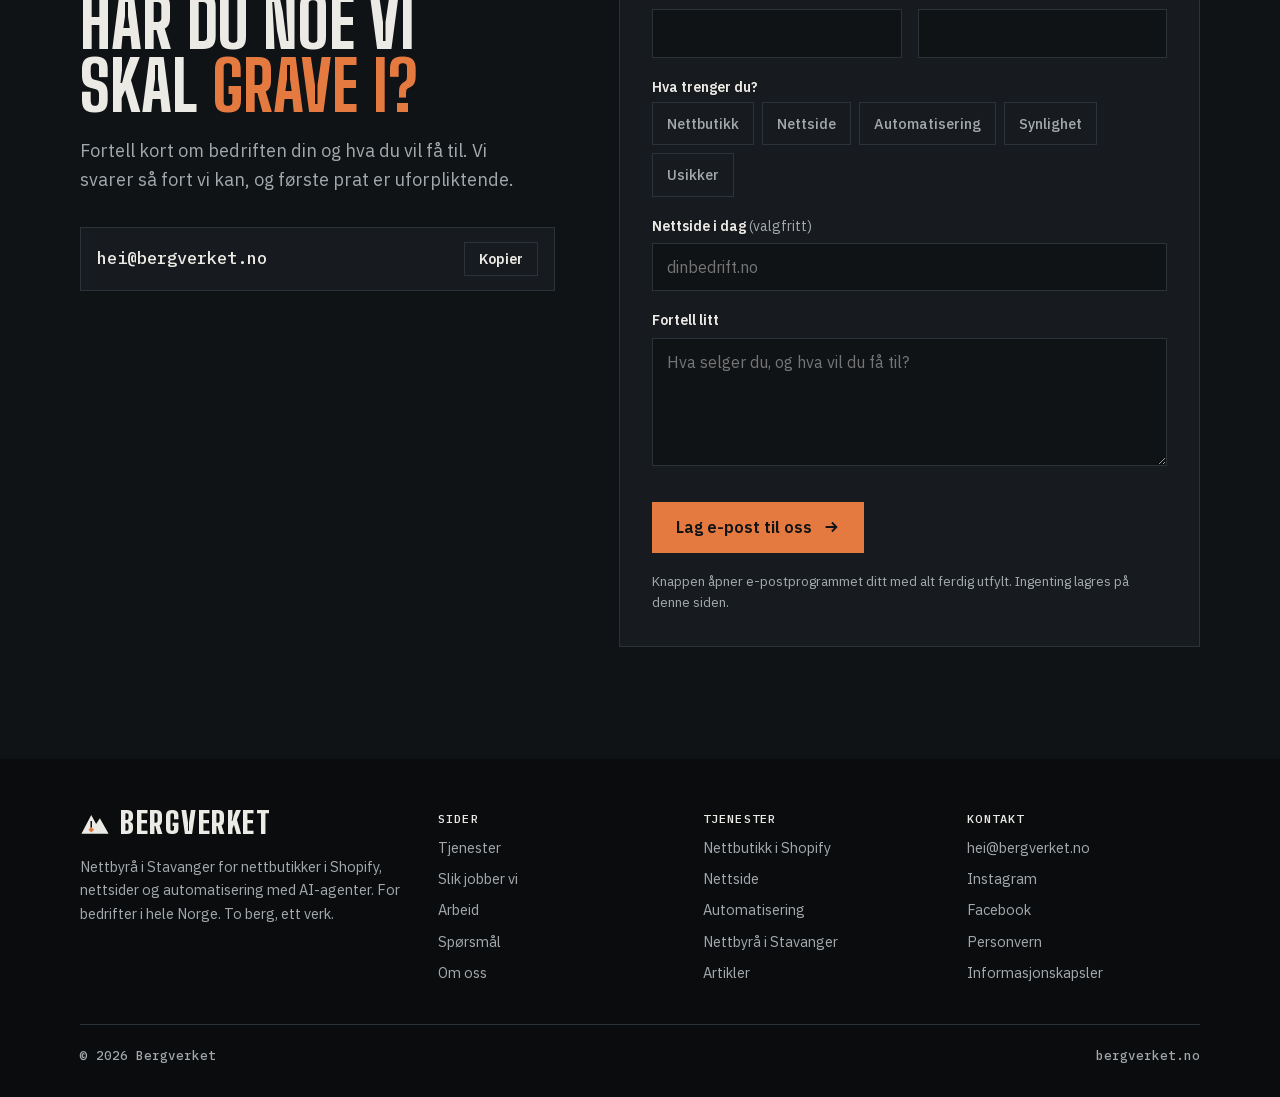
==== commit b2b1be4a: "Facebook-siden inn i schema, footer og llms.txt Co-Authored-By: Claude Opus 5.5 <noreply@anthropic.c" ====
--- a/index.html
+++ b/index.html
@@ -43,7 +43,7 @@
       "logo": "https://bergverket.no/icon-512.png",
       "image": "https://bergverket.no/assets/og.jpg",
       "email": "hei@bergverket.no",
-      "sameAs": ["https://www.instagram.com/bergverket.no/"],
+      "sameAs": ["https://www.instagram.com/bergverket.no/", "https://www.facebook.com/bergverket.no"],
       "slogan": "Vi graver fram nettbutikker som selger.",
       "description": "Bergverket er et nettbyrå i Stavanger som lager nettbutikker i Shopify, nettsider og automatisering med AI-agenter for små bedrifter i hele Norge.",
       "foundingDate": "2026",
@@ -823,6 +823,7 @@
         <ul>
           <li><a href="mailto:hei@bergverket.no">hei@bergverket.no</a></li>
           <li><a href="https://www.instagram.com/bergverket.no/" rel="me noopener">Instagram</a></li>
+          <li><a href="https://www.facebook.com/bergverket.no" rel="me noopener">Facebook</a></li>
           <li><a href="personvern.html">Personvern</a></li>
           <li><button type="button" class="linkbtn" data-samtykke>Informasjonskapsler</button></li>
         </ul>
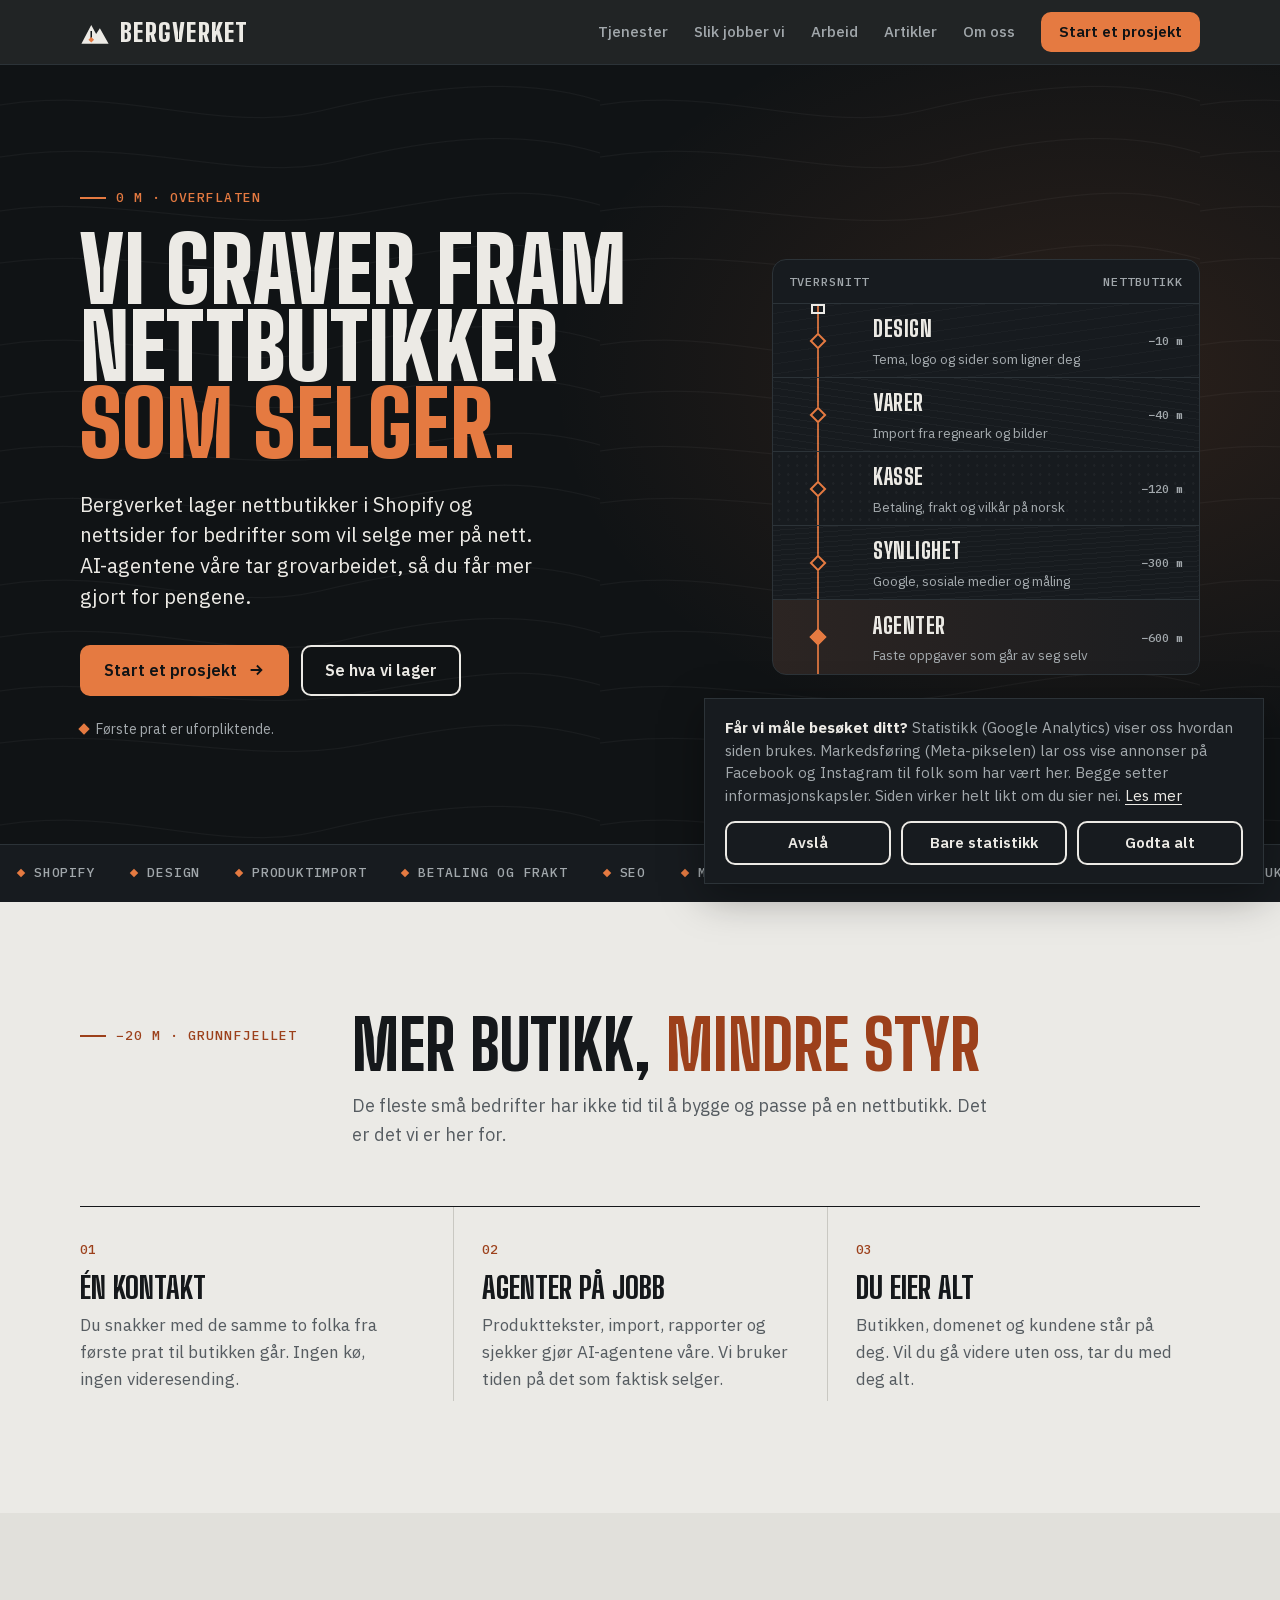
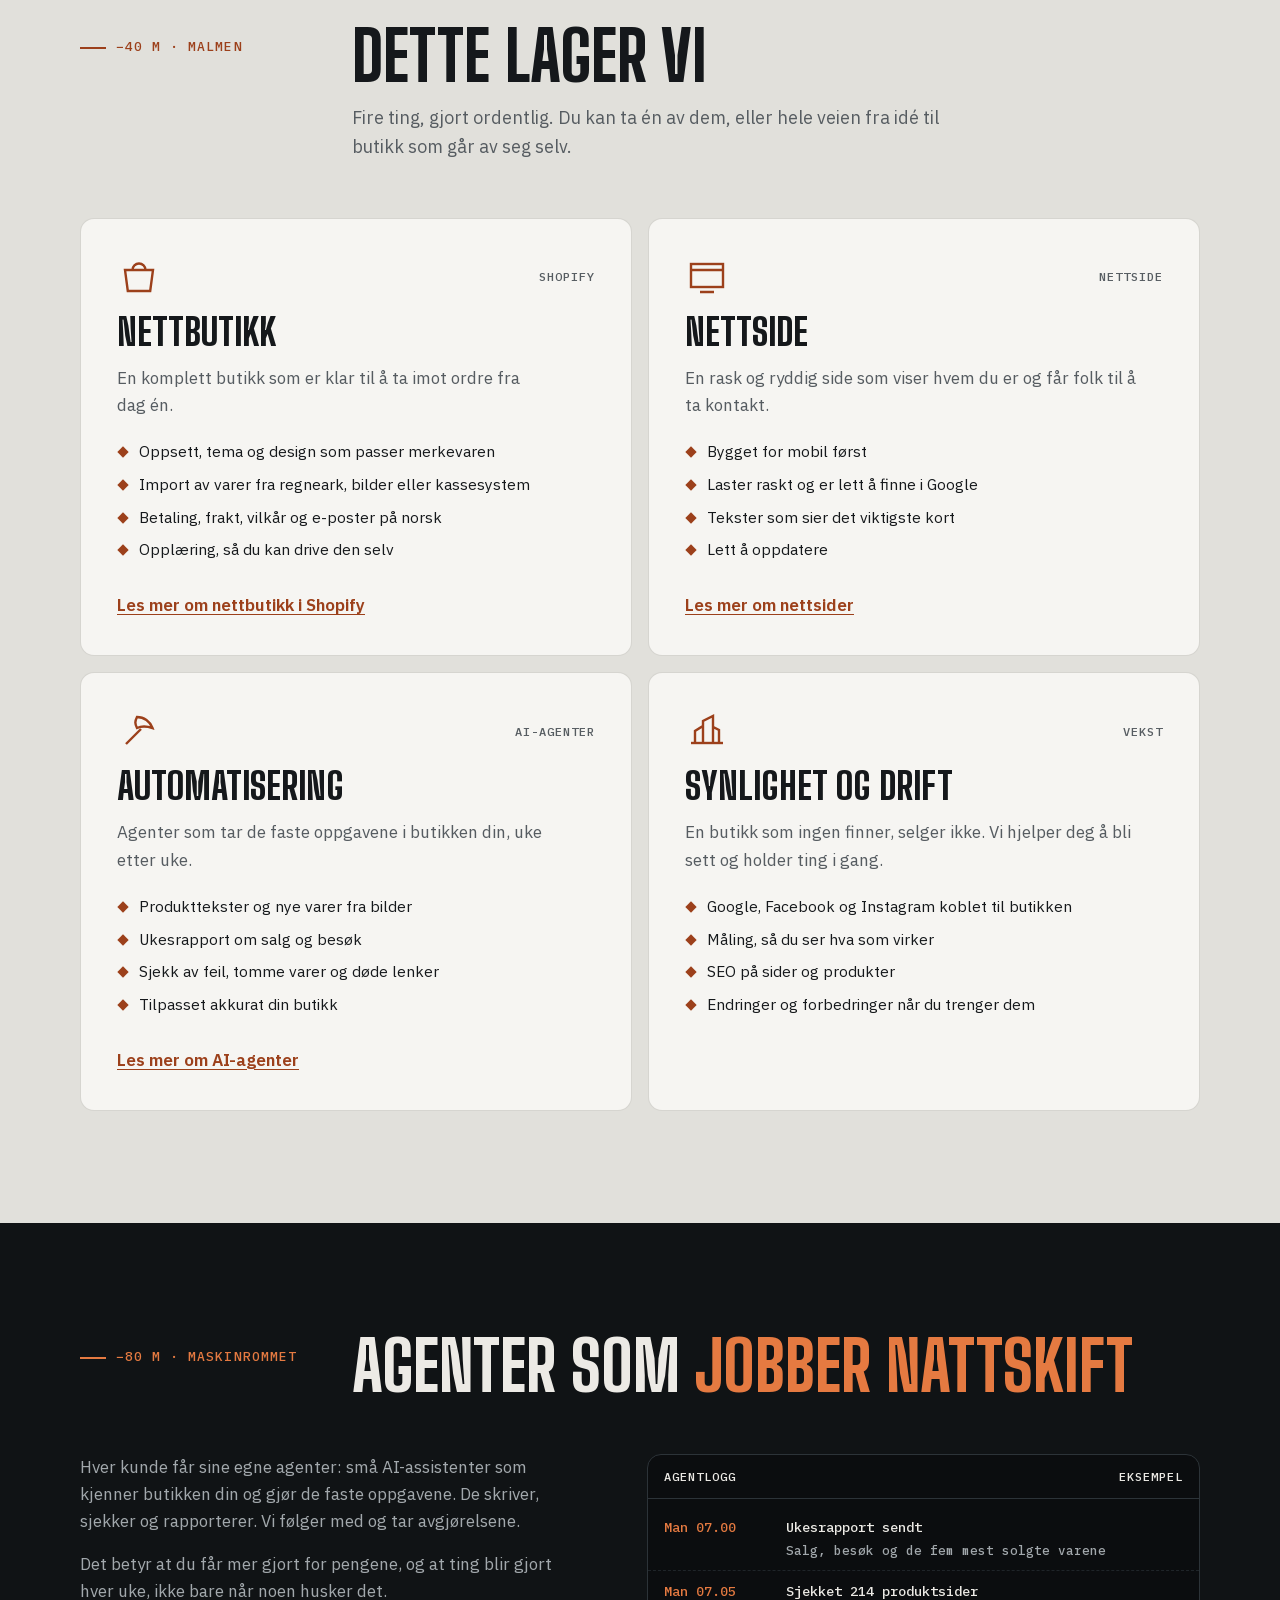
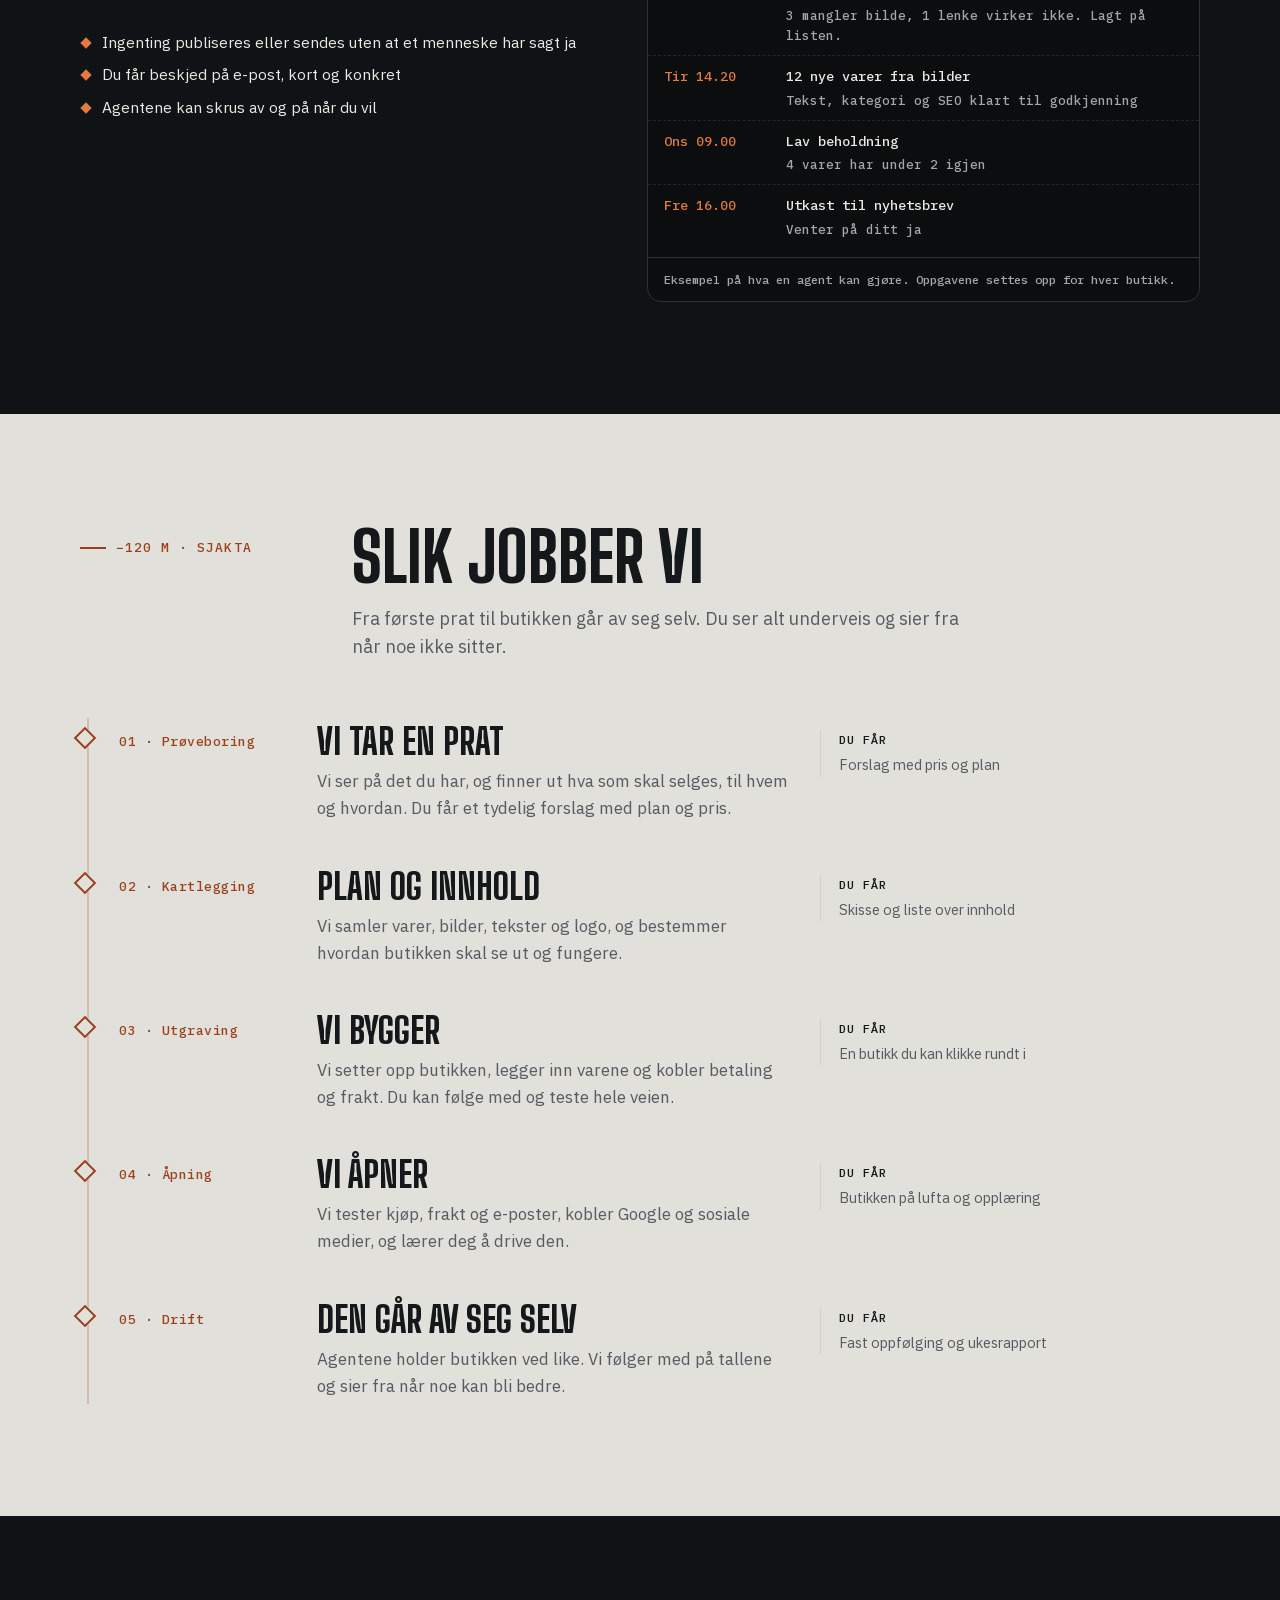
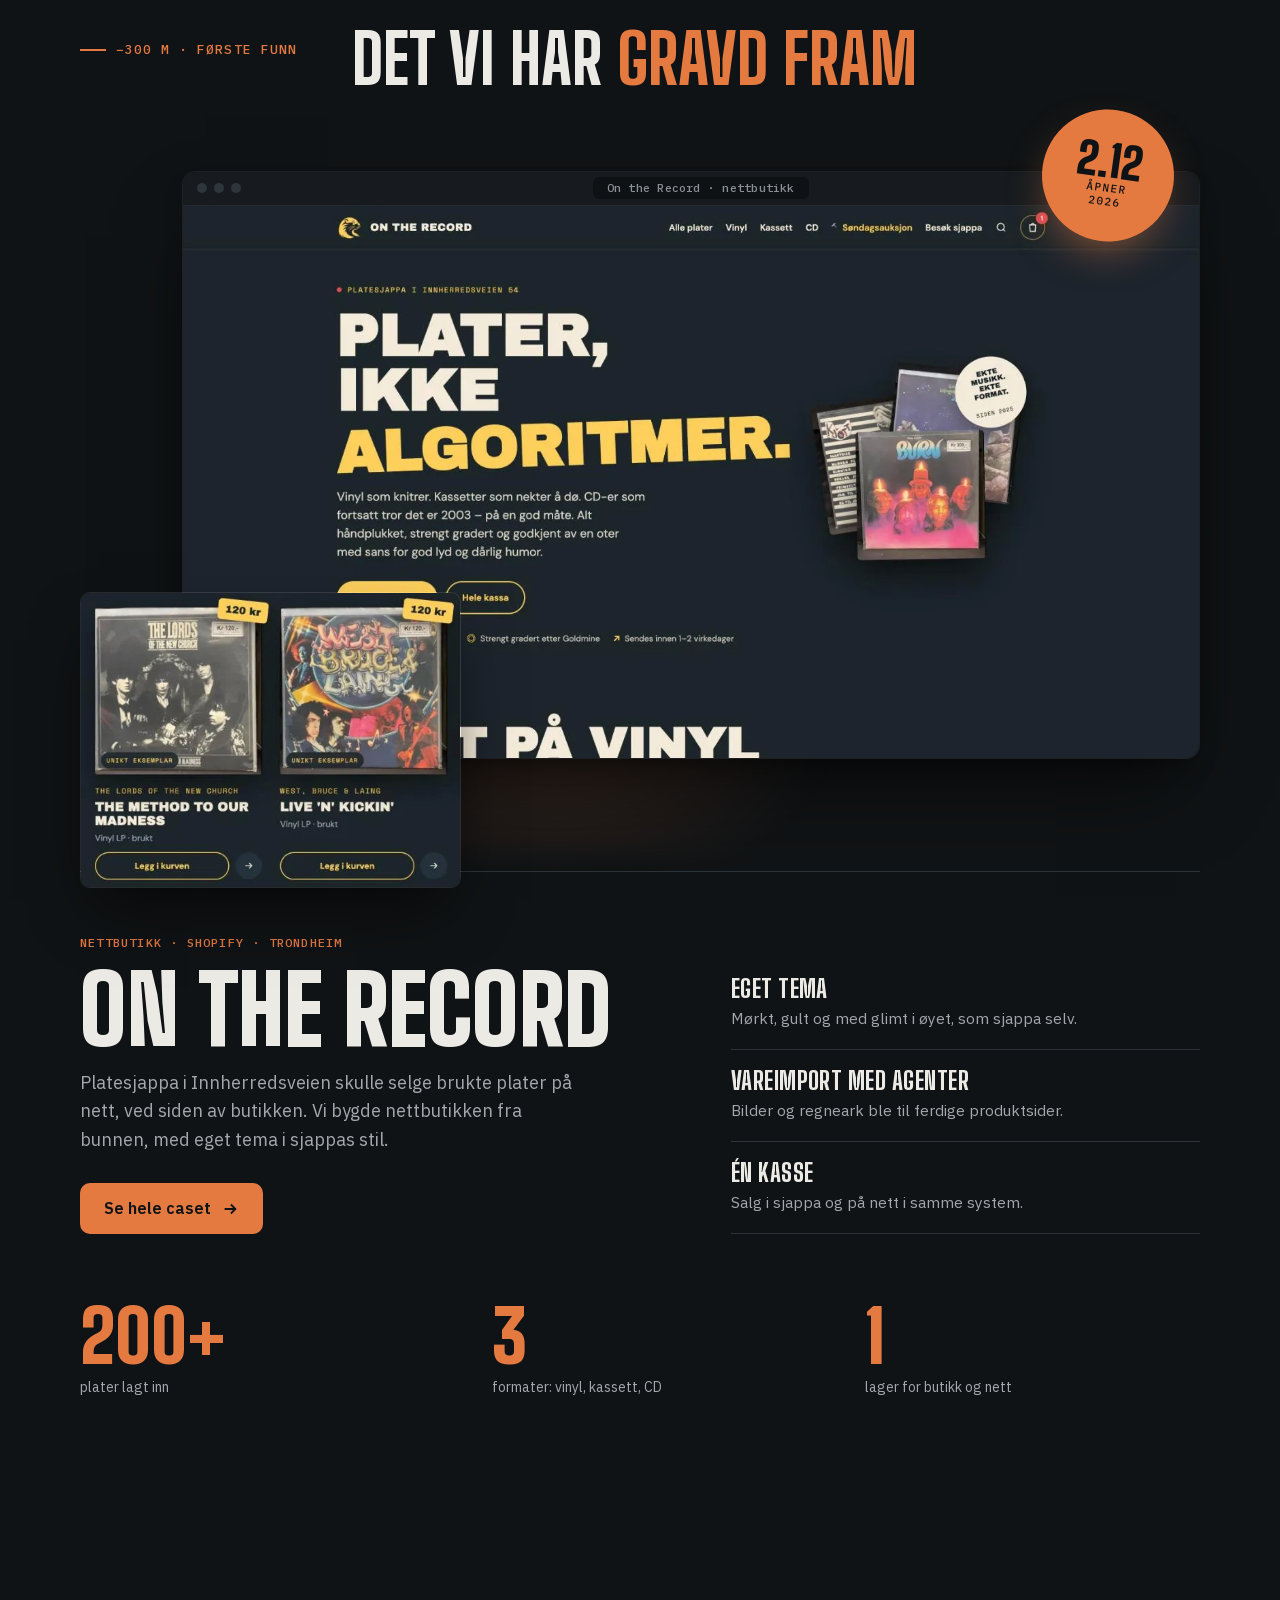
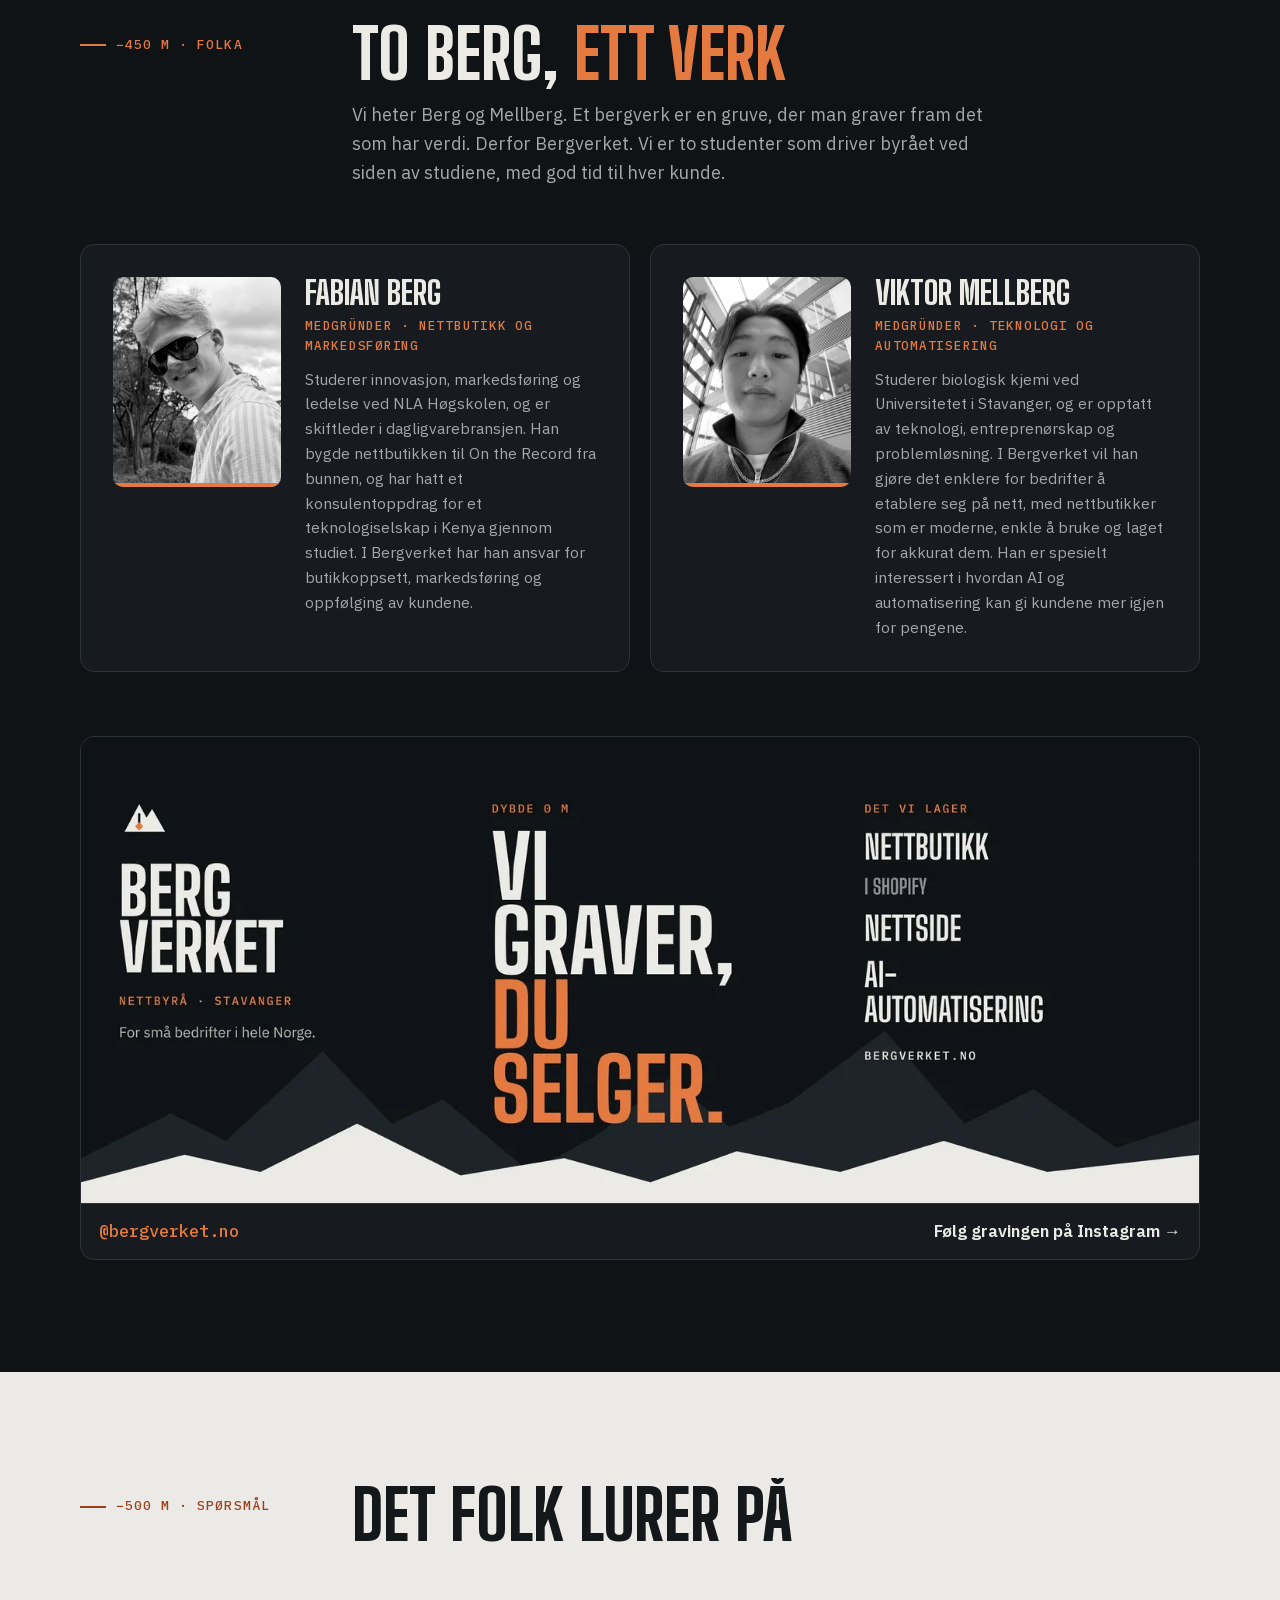
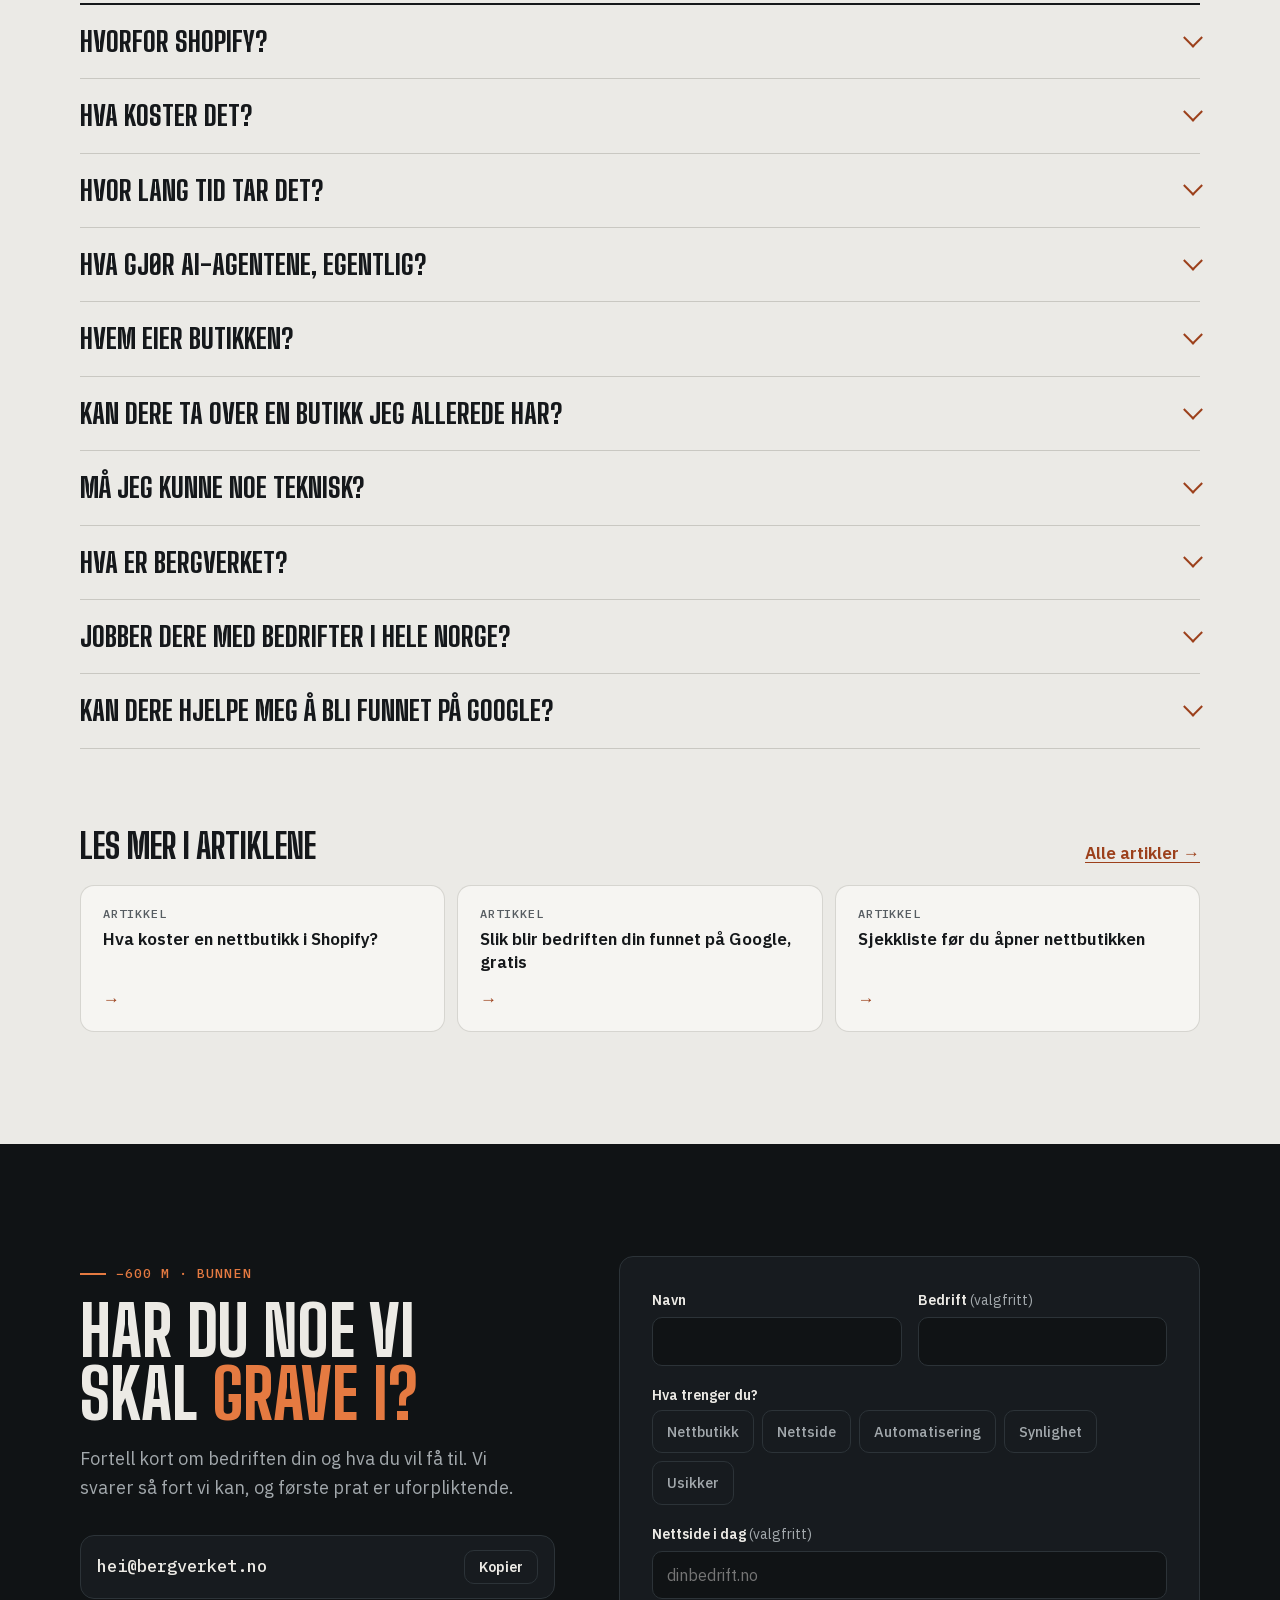
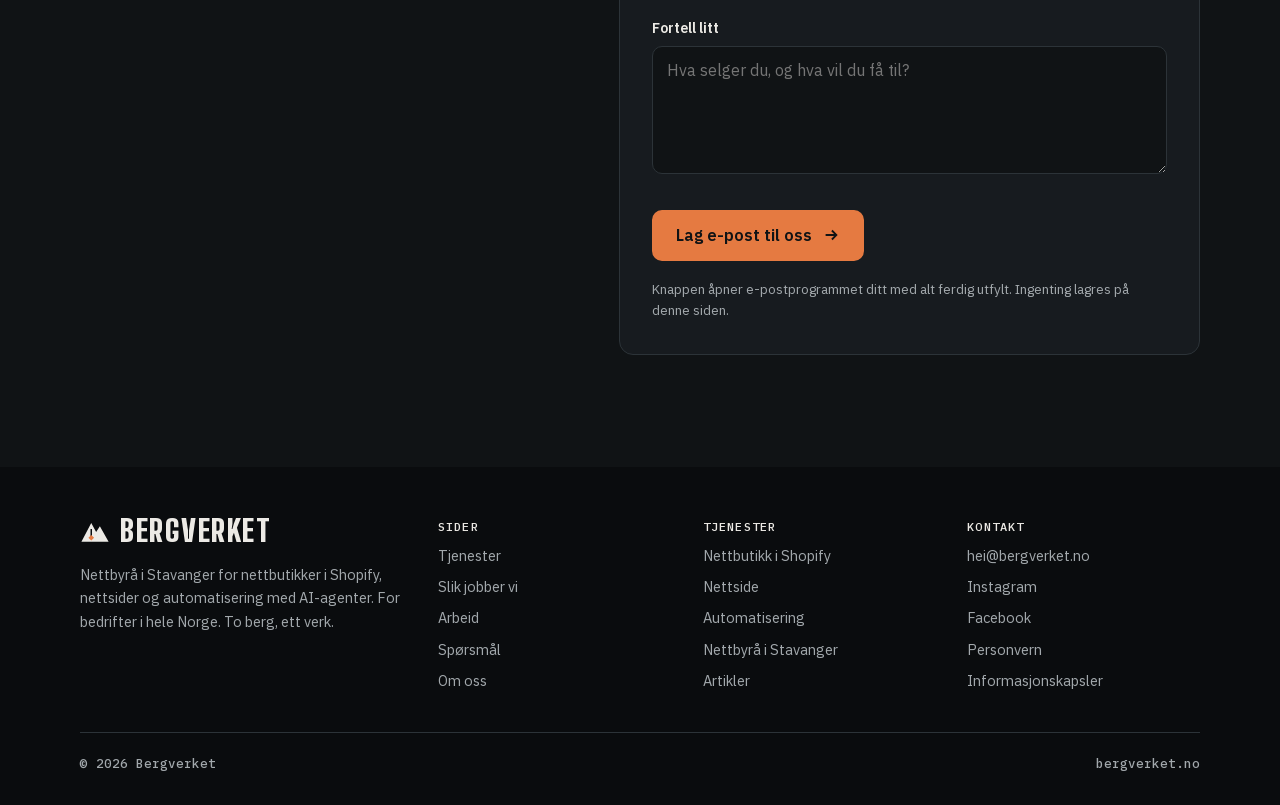
==== commit 4c674a6f: "Meta-pikselen bak samtykke, hendelser og domenebekreftelse for Facebook Tre valg i banneret (Avslå /" ====
--- a/index.html
+++ b/index.html
@@ -10,6 +10,7 @@
 <meta name="author" content="Bergverket">
 <meta name="theme-color" content="#101315">
 <meta name="color-scheme" content="light dark">
+<meta name="facebook-domain-verification" content="rm1vb88ckuso3qtg62cui2z7q3zsfn">
 <meta property="og:type" content="website">
 <meta property="og:locale" content="nb_NO">
 <meta property="og:site_name" content="Bergverket">
--- a/assets/site.css
+++ b/assets/site.css
@@ -467,6 +467,9 @@
 .consent a { color: var(--rock-ink); }
 .consent__btns { display: grid; grid-template-columns: 1fr 1fr; gap: 10px; }
 .consent .btn { padding: 11px 16px; font-size: 15px; }
+.consent__btns--3 { grid-template-columns: 1fr 1fr 1fr; }
+.consent__btns--3 .btn { padding: 11px 8px; }
+@media (max-width: 420px) { .consent__btns--3 { grid-template-columns: 1fr; } }
 .consent .btn:hover { background: var(--rock-ink); color: var(--rock); border-color: var(--rock-ink); }
 .linkbtn { background: none; border: 0; padding: 0; font: inherit; color: inherit; cursor: pointer; text-decoration: none; }
 .linkbtn:hover { text-decoration: underline; }
@@ -585,3 +588,79 @@
 .case-facts > div { padding: 0; }
 .case-facts > div + div { border-left: 0; padding-left: clamp(16px, 3vw, 36px); }
 .case-facts b { font-size: clamp(44px, 5vw, 64px); }
+
+/* ---------- Runde 4: renere flater og mer bevegelse ---------- */
+:root { --r: 14px; --r-s: 10px; --ease: cubic-bezier(.2,.7,.2,1); }
+:root { interpolate-size: allow-keywords; }
+
+/* Renere: ingen stripete bånd mellom lagene, myke hjørner */
+.strata { display: none; }
+.btn, .nav .btn, .copy-btn, .menu-btn, .chip span, .field input, .field textarea { border-radius: var(--r-s); }
+.section-cut, .log, .form, .mailbox, .person, .ig, .aside-card, .browser { border-radius: var(--r); overflow: hidden; }
+.portrait { border-radius: calc(var(--r) - 4px); }
+.btn { transition: transform .25s var(--ease), background-color .2s ease, color .2s ease, border-color .2s ease, box-shadow .25s ease; }
+.btn--ore:hover { transform: translateY(-2px); box-shadow: 0 10px 24px -10px rgba(229,122,65,.7); }
+.btn--ghost:hover { transform: translateY(-2px); }
+.btn:active { transform: translateY(0); }
+
+/* Tjenester: frittstående kort i stedet for rutenett med streker */
+.services { gap: 16px; background: none; border: 0; }
+.svc { border: 1px solid color-mix(in srgb, var(--line) 70%, transparent); border-radius: var(--r); position: relative; overflow: hidden; }
+.svc::before { content: ""; position: absolute; inset: 0; background: radial-gradient(420px circle at var(--mx, 50%) var(--my, -20%), rgba(229,122,65,.10), transparent 60%); opacity: 0; transition: opacity .4s ease; pointer-events: none; }
+.svc:hover::before { opacity: 1; }
+.svc > * { position: relative; }
+.why { border-top-width: 1px; }
+.step .out { border-left-color: color-mix(in srgb, var(--line) 70%, transparent); }
+
+/* Lenkekort og artikler */
+.rel { gap: 12px; border: 0; background: none; }
+.rel li { border: 0; }
+.rel a { border: 1px solid color-mix(in srgb, var(--line) 70%, transparent); border-radius: var(--r); background: var(--card); }
+
+/* Borekjerne som rullende bånd */
+.core { overflow: hidden; }
+.core .wrap { max-width: none; padding: 0; }
+.core ul { flex-wrap: nowrap; width: max-content; gap: 0 36px; padding: 18px 18px; }
+@media (prefers-reduced-motion: no-preference) {
+  .js .core ul.is-marquee { animation: marquee 38s linear infinite; }
+  .core:hover ul { animation-play-state: paused; }
+  @keyframes marquee { to { transform: translateX(-50%); } }
+}
+@media (prefers-reduced-motion: reduce) { .core ul { flex-wrap: wrap; width: auto; max-width: 1160px; margin: 0 auto; } }
+
+/* Fremdrift øverst mens du scroller */
+.progress { position: fixed; inset: 0 0 auto; height: 2px; z-index: 30; background: var(--ore-hot); transform-origin: 0 50%; transform: scaleX(var(--sp, 0)); pointer-events: none; }
+
+/* Overskrifter kommer opp bak en maske */
+@media (prefers-reduced-motion: no-preference) {
+  .js .layer-head h2 { clip-path: inset(0 0 100% 0); transform: translateY(40%); transition: clip-path 1s var(--ease), transform 1s var(--ease); }
+  .js .layer-head.in h2 { clip-path: inset(-10% -2% -20% -2%); transform: none; }
+  .js .layer-head p, .js .layer-head .depth { opacity: .001; transform: translateY(12px); transition: opacity .8s ease .2s, transform .8s var(--ease) .2s; }
+  .js .layer-head.in p, .js .layer-head.in .depth { opacity: 1; transform: none; }
+}
+
+/* Sjakta fylles mens du scroller */
+.shaft { border-left: 0; position: relative; }
+.shaft::before, .shaft::after { content: ""; position: absolute; left: 0; top: 0; bottom: 0; width: 2px; }
+.shaft::before { background: color-mix(in srgb, var(--ore) 22%, transparent); }
+.shaft::after { background: var(--ore); transform-origin: top; transform: scaleY(var(--fill, 1)); }
+.js .shaft::after { transform: scaleY(var(--fill, 0)); }
+.step::before { z-index: 1; transition: background-color .4s ease, transform .5s var(--ease); }
+.step.passed::before { background: var(--ore); transform: rotate(45deg) scale(1.1); }
+
+/* Spørsmål åpnes mykt (nettlesere som støtter det) */
+.faq details::details-content { block-size: 0; overflow: hidden; transition: block-size .4s var(--ease), content-visibility .4s allow-discrete; }
+.faq details[open]::details-content { block-size: auto; }
+.faq summary { transition: color .2s ease, padding-left .3s var(--ease); }
+.faq summary:hover { padding-left: 6px; }
+
+/* Folka og skjema: lys som følger musa */
+.person, .form { position: relative; }
+.person::before, .form::before { content: ""; position: absolute; inset: 0; background: radial-gradient(380px circle at var(--mx, 50%) var(--my, -30%), rgba(229,122,65,.08), transparent 60%); opacity: 0; transition: opacity .4s ease; pointer-events: none; }
+.person:hover::before, .form:hover::before { opacity: 1; }
+.person > *, .form > * { position: relative; }
+
+@media (max-width: 880px) {
+  .services { gap: 12px; }
+  .rel { gap: 10px; }
+}
